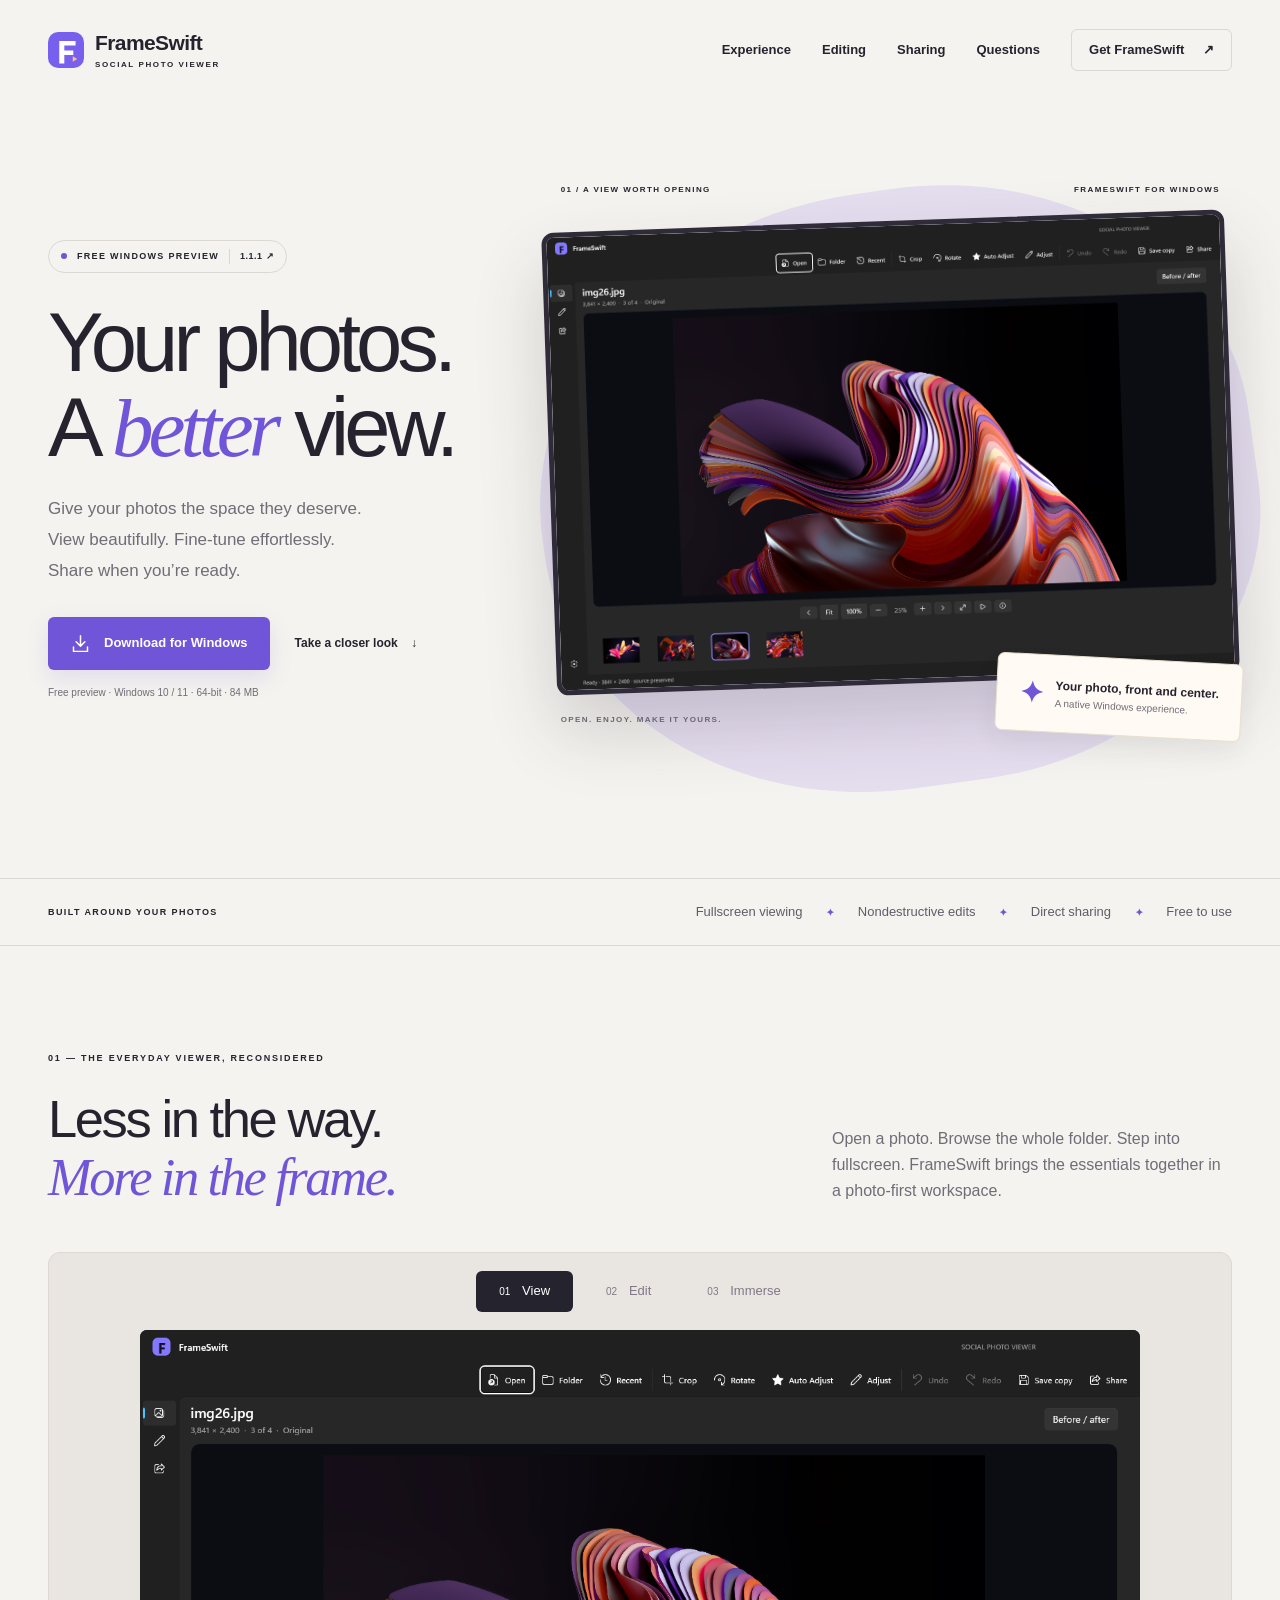
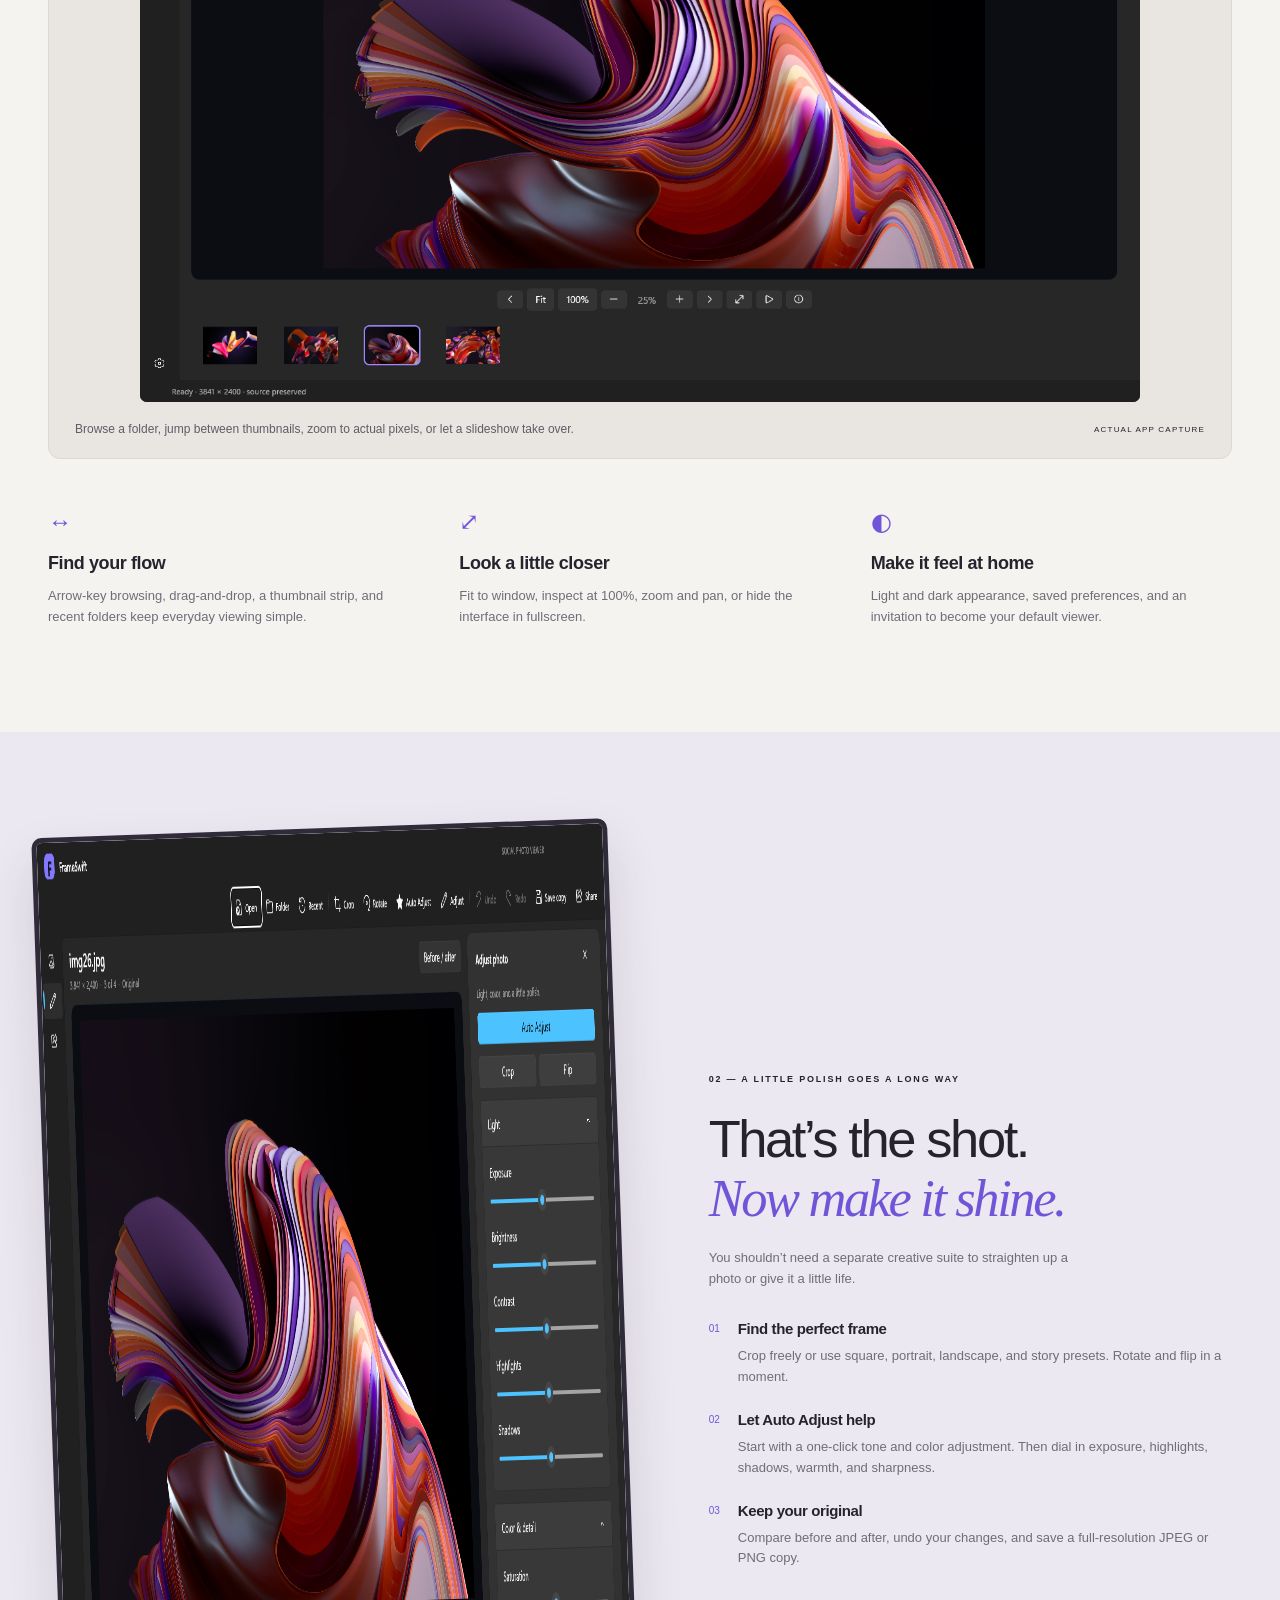
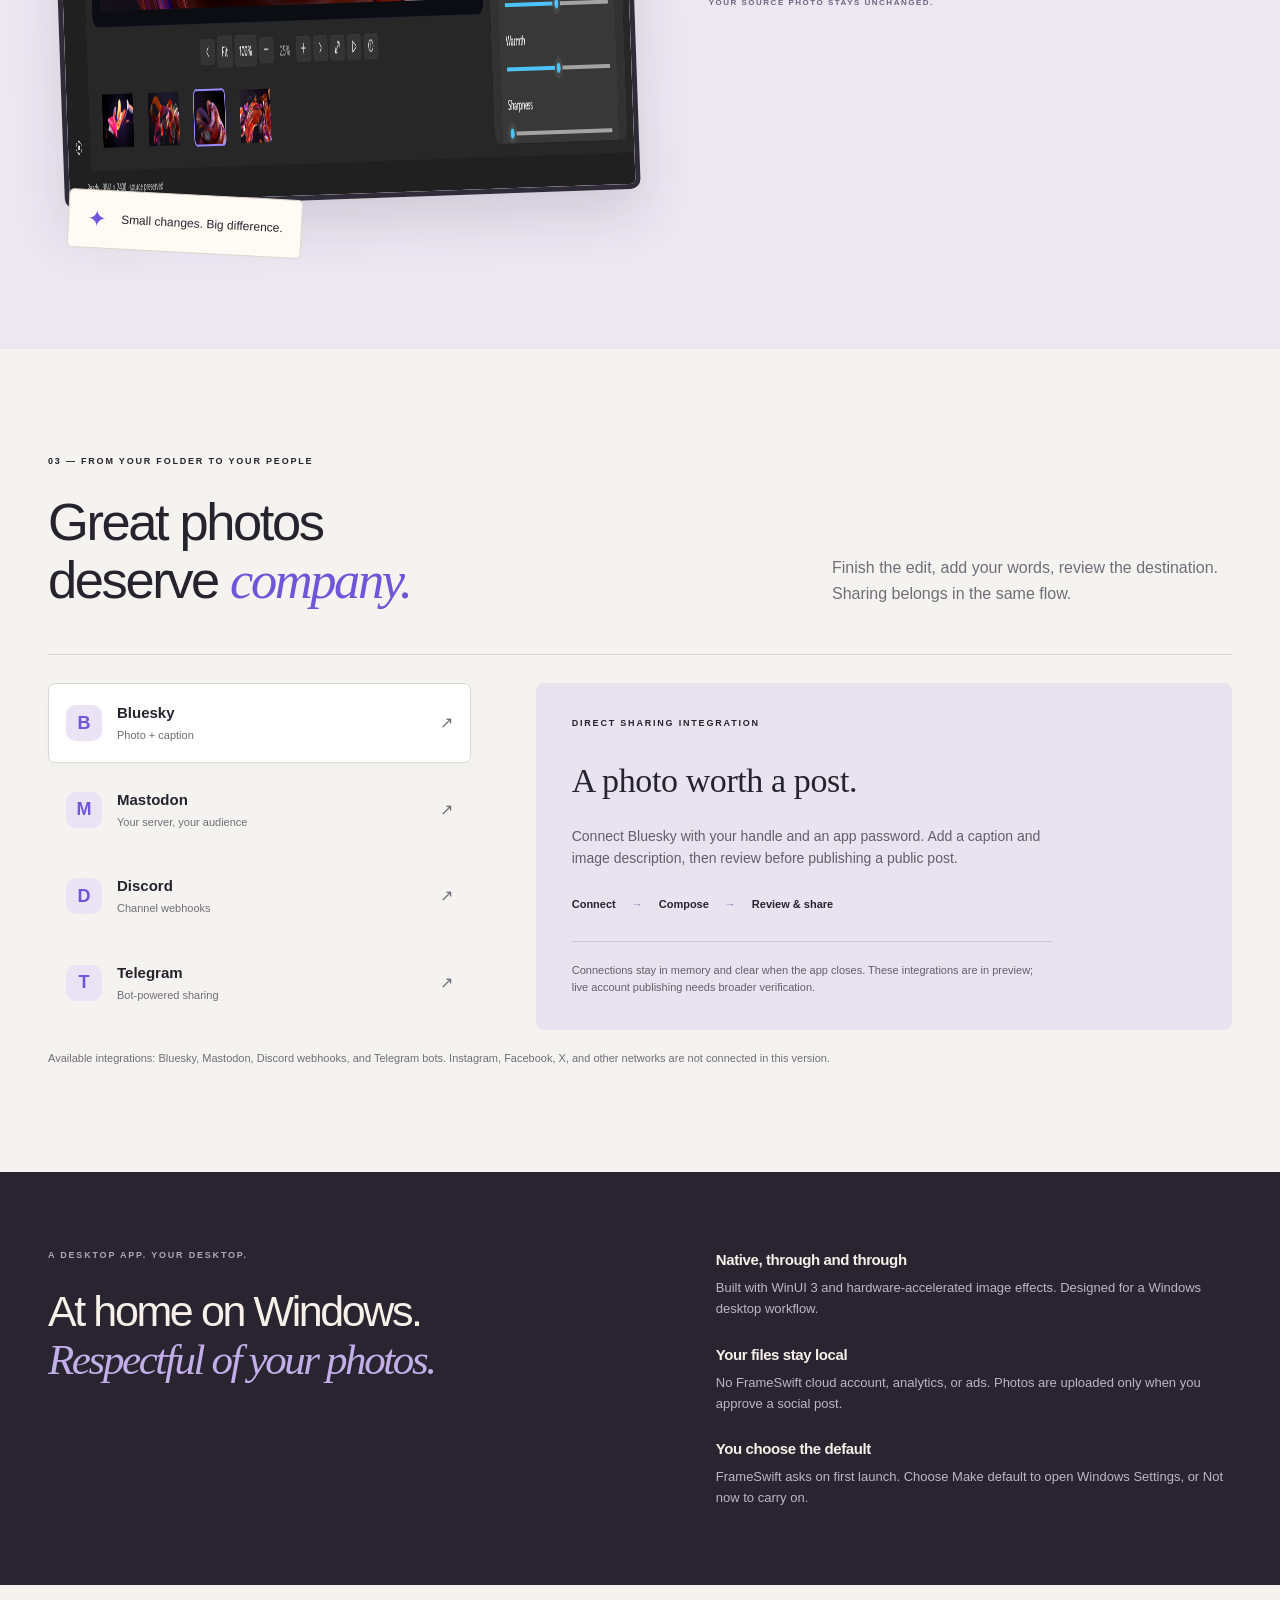
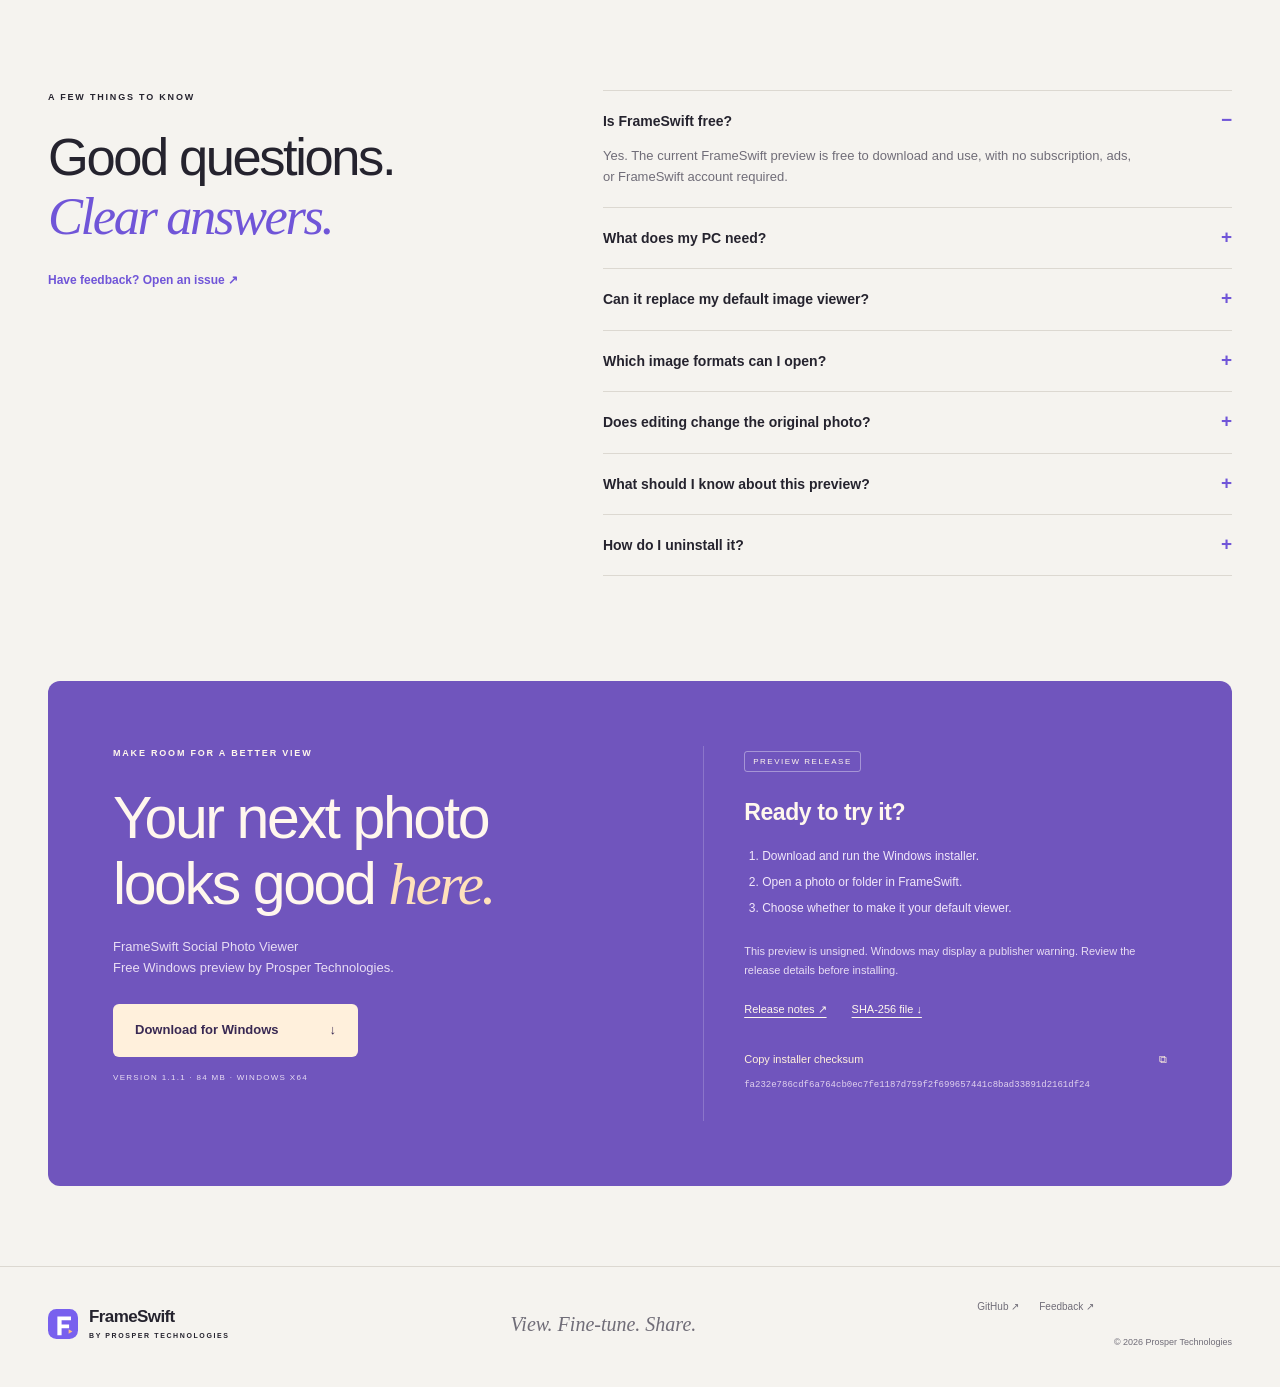
==== docs/index.html @ 7accbd86 "Launch FrameSwift download website and public release hub" ====
<!doctype html>
<html lang="en">
<head>
<meta charset="utf-8"><meta name="viewport" content="width=device-width,initial-scale=1">
<title>FrameSwift — Free Social Photo Viewer for Windows</title>
<meta name="description" content="Meet FrameSwift Social Photo Viewer: a free native Windows photo viewer with fullscreen browsing, crop, Auto Adjust, image adjustments, and direct sharing integrations.">
<meta name="theme-color" content="#f5f3ef">
<link rel="canonical" href="https://ProsperTechnology.github.io/frameswift/">
<meta property="og:type" content="website"><meta property="og:title" content="FrameSwift — Your photos. A better view."><meta property="og:description" content="View, fine-tune, and share. A free native photo viewer for Windows by Prosper Technologies."><meta property="og:url" content="https://ProsperTechnology.github.io/frameswift/"><meta property="og:image" content="https://ProsperTechnology.github.io/frameswift/assets/viewer.png">
<meta name="twitter:card" content="summary_large_image">
<link rel="icon" href="assets/icon.svg" type="image/svg+xml"><link rel="stylesheet" href="style.css">
<script type="application/ld+json">{"@context":"https://schema.org","@type":"SoftwareApplication","name":"FrameSwift Social Photo Viewer","applicationCategory":"MultimediaApplication","operatingSystem":"Windows 10 2004 or later (x64), Windows 11","softwareVersion":"1.1.1 preview","offers":{"@type":"Offer","price":"0","priceCurrency":"USD"},"author":{"@type":"Organization","name":"Prosper Technologies"},"downloadUrl":"https://github.com/ProsperTechnology/frameswift/releases/download/v1.1.1/FrameSwift-1.1.1-Setup-x64.exe"}</script>
<script src="script.js" defer></script>
</head>
<body>
<a class="skip" href="#main">Skip to content</a>
<header class="header"><a class="brand" href="#" aria-label="FrameSwift home"><img src="assets/icon.svg" width="36" height="36" alt=""><span>FrameSwift<small>SOCIAL PHOTO VIEWER</small></span></a><nav id="nav" aria-label="Main navigation"><a href="#experience">Experience</a><a href="#editing">Editing</a><a href="#sharing">Sharing</a><a href="#faq">Questions</a><a class="nav-download" href="#download">Get FrameSwift <span aria-hidden="true">↗</span></a></nav></header>
<main id="main">
<section class="hero wrap"><div class="hero-copy"><a class="pill" href="#download"><span class="dot"></span> FREE WINDOWS PREVIEW <span>1.1.1 ↗</span></a><h1>Your photos.<br>A <em>better</em> view.</h1><p class="lede">Give your photos the space they deserve.<br>View beautifully. Fine-tune effortlessly.<br>Share when you’re ready.</p><div class="actions"><a class="button primary download" href="https://github.com/ProsperTechnology/frameswift/releases/download/v1.1.1/FrameSwift-1.1.1-Setup-x64.exe"><svg viewBox="0 0 24 24" aria-hidden="true"><path d="M12 3v12m-5-5 5 5 5-5M4 16v5h16v-5"/></svg> Download for Windows</a><a class="text-link" href="#experience">Take a closer look <span>↓</span></a></div><p class="micro">Free preview · Windows 10 / 11 · 64-bit · 84 MB</p></div><div class="hero-art"><div class="art-caption"><span>01 / A VIEW WORTH OPENING</span><span>FRAMESWIFT FOR WINDOWS</span></div><a href="#experience" class="hero-window" aria-label="Explore the FrameSwift viewer"><img src="assets/viewer.png" alt="Actual FrameSwift photo viewer with folder thumbnails, zoom controls, and editing toolbar" width="1444" height="971" fetchpriority="high"></a><div class="floating-note"><span class="spark">✦</span><div>Your photo, front and center.<small>A native Windows experience.</small></div></div><div class="art-footer"><span>OPEN. ENJOY. MAKE IT YOURS.</span><span class="orbital">↗</span></div></div></section>
<div class="capability-bar"><div class="wrap"><span>BUILT AROUND YOUR PHOTOS</span><p>Fullscreen viewing <b>✦</b> Nondestructive edits <b>✦</b> Direct sharing <b>✦</b> Free to use</p></div></div>
<section class="wrap experience section" id="experience"><div class="section-intro"><span class="eyebrow">01 — THE EVERYDAY VIEWER, RECONSIDERED</span><h2>Less in the way.<br><em>More in the frame.</em></h2><p>Open a photo. Browse the whole folder. Step into fullscreen. FrameSwift brings the essentials together in a photo-first workspace.</p></div><div class="showcase"><div class="tabs" role="tablist" aria-label="App screenshots"><button id="tab-viewer" role="tab" aria-selected="true" aria-controls="screenshot-panel" data-view="viewer" tabindex="0">01 <span>View</span></button><button id="tab-editor" role="tab" aria-selected="false" aria-controls="screenshot-panel" data-view="editor" tabindex="-1">02 <span>Edit</span></button><button id="tab-fullscreen" role="tab" aria-selected="false" aria-controls="screenshot-panel" data-view="fullscreen" tabindex="-1">03 <span>Immerse</span></button></div><div id="screenshot-panel" class="screenshot-panel" role="tabpanel" aria-labelledby="tab-viewer" tabindex="0"><img id="app-shot" src="assets/viewer.png" alt="FrameSwift viewer with folder thumbnails and zoom controls" width="1444" height="971" loading="lazy"></div><div class="shot-caption"><p id="shot-description">Browse a folder, jump between thumbnails, zoom to actual pixels, or let a slideshow take over.</p><span>ACTUAL APP CAPTURE</span></div></div><div class="viewer-details"><article><span>↔</span><h3>Find your flow</h3><p>Arrow-key browsing, drag-and-drop, a thumbnail strip, and recent folders keep everyday viewing simple.</p></article><article><span>⤢</span><h3>Look a little closer</h3><p>Fit to window, inspect at 100%, zoom and pan, or hide the interface in fullscreen.</p></article><article><span>◐</span><h3>Make it feel at home</h3><p>Light and dark appearance, saved preferences, and an invitation to become your default viewer.</p></article></div></section>
<section class="edit-section" id="editing"><div class="wrap edit-grid"><div class="edit-visual"><img src="assets/editor.png" alt="FrameSwift native editor showing crop and image adjustment tools" width="1444" height="971" loading="lazy"><div class="edit-tag"><span>✦</span> Small changes. Big difference.</div></div><div class="edit-copy"><span class="eyebrow">02 — A LITTLE POLISH GOES A LONG WAY</span><h2>That’s the shot.<br><em>Now make it shine.</em></h2><p>You shouldn’t need a separate creative suite to straighten up a photo or give it a little life.</p><ol class="edit-list"><li><span>01</span><div><h3>Find the perfect frame</h3><p>Crop freely or use square, portrait, landscape, and story presets. Rotate and flip in a moment.</p></div></li><li><span>02</span><div><h3>Let Auto Adjust help</h3><p>Start with a one-click tone and color adjustment. Then dial in exposure, highlights, shadows, warmth, and sharpness.</p></div></li><li><span>03</span><div><h3>Keep your original</h3><p>Compare before and after, undo your changes, and save a full-resolution JPEG or PNG copy.</p></div></li></ol><span class="small-label">YOUR SOURCE PHOTO STAYS UNCHANGED.</span></div></div></section>
<section class="wrap section sharing" id="sharing"><div class="section-intro"><span class="eyebrow">03 — FROM YOUR FOLDER TO YOUR PEOPLE</span><h2>Great photos<br>deserve <em>company.</em></h2><p>Finish the edit, add your words, review the destination. Sharing belongs in the same flow.</p></div><div class="share-explorer"><div class="platforms" aria-label="Explore sharing integrations"><button class="platform active" data-platform="bluesky" aria-pressed="true"><span class="platform-letter">B</span><span>Bluesky<small>Photo + caption</small></span><span>↗</span></button><button class="platform" data-platform="mastodon" aria-pressed="false"><span class="platform-letter">M</span><span>Mastodon<small>Your server, your audience</small></span><span>↗</span></button><button class="platform" data-platform="discord" aria-pressed="false"><span class="platform-letter">D</span><span>Discord<small>Channel webhooks</small></span><span>↗</span></button><button class="platform" data-platform="telegram" aria-pressed="false"><span class="platform-letter">T</span><span>Telegram<small>Bot-powered sharing</small></span><span>↗</span></button></div><div class="share-detail" aria-live="polite"><span class="eyebrow">DIRECT SHARING INTEGRATION</span><h3 id="platform-title">A photo worth a post.</h3><p id="platform-description">Connect Bluesky with your handle and an app password. Add a caption and image description, then review before publishing a public post.</p><div class="share-steps"><span>Connect</span><i>→</i><span>Compose</span><i>→</i><span>Review & share</span></div><p class="share-note">Connections stay in memory and clear when the app closes. These integrations are in preview; live account publishing needs broader verification.</p></div></div><p class="integration-limit">Available integrations: Bluesky, Mastodon, Discord webhooks, and Telegram bots. Instagram, Facebook, X, and other networks are not connected in this version.</p></section>
<section class="trust-section"><div class="wrap trust-grid"><div><span class="eyebrow">A DESKTOP APP. YOUR DESKTOP.</span><h2>At home on Windows.<br><em>Respectful of your photos.</em></h2></div><div class="trust-points"><article><h3>Native, through and through</h3><p>Built with WinUI 3 and hardware-accelerated image effects. Designed for a Windows desktop workflow.</p></article><article><h3>Your files stay local</h3><p>No FrameSwift cloud account, analytics, or ads. Photos are uploaded only when you approve a social post.</p></article><article><h3>You choose the default</h3><p>FrameSwift asks on first launch. Choose Make default to open Windows Settings, or Not now to carry on.</p></article></div></div></section>
<section class="wrap section faq" id="faq"><div><span class="eyebrow">A FEW THINGS TO KNOW</span><h2>Good questions.<br><em>Clear answers.</em></h2><a class="text-link" href="https://github.com/ProsperTechnology/frameswift/issues">Have feedback? Open an issue ↗</a></div><div class="questions"><details open><summary>Is FrameSwift free?</summary><p>Yes. The current FrameSwift preview is free to download and use, with no subscription, ads, or FrameSwift account required.</p></details><details><summary>What does my PC need?</summary><p>A 64-bit PC running Windows 10 version 2004 or later, or Windows 11. Windows 11 is the primary test platform. The installer includes the app runtimes and Microsoft’s signed Visual C++ runtime installer, used if needed.</p></details><details><summary>Can it replace my default image viewer?</summary><p>FrameSwift asks on first launch. Choose Make default, then select FrameSwift Social Photo Viewer for your image types in Windows Default apps. You can revisit this from FrameSwift Settings. Your Windows choices are never changed without your selection.</p></details><details><summary>Which image formats can I open?</summary><p>JPEG, PNG, BMP, GIF, and TIFF are the basic formats. GIF and TIFF display the first frame or page. WebP, HEIC/HEIF, and AVIF depend on installed Windows codecs. RAW, SVG, animated playback, and multipage navigation are not included.</p></details><details><summary>Does editing change the original photo?</summary><p>Edits are kept as a recipe while you work. Save copy exports a new JPEG or PNG and protects the original filename. Optional recovery can restore edits after an unexpected exit when the original source still matches.</p></details><details><summary>What should I know about this preview?</summary><p>Version 1.1.1 is an early preview. The app and installer are unsigned, so Windows may display a publisher warning. Check the release and checksum before deciding to install. Rendering, export, persistence, installation, reinstall, and uninstall checks passed; live social posting, all codecs, and every hardware configuration have not been verified. Full-resolution operations are limited to 80 megapixels and device limits.</p></details><details><summary>How do I uninstall it?</summary><p>Remove FrameSwift from Windows Settings → Apps → Installed apps. The uninstaller removes the application and its owned registration and shortcuts. Your personal photos and saved preferences are preserved.</p></details></div></section>
<section class="wrap download-section" id="download"><div class="download-card"><div><span class="eyebrow">MAKE ROOM FOR A BETTER VIEW</span><h2>Your next photo<br>looks good <em>here.</em></h2><p>FrameSwift Social Photo Viewer<br>Free Windows preview by Prosper Technologies.</p><a class="button cream download" href="https://github.com/ProsperTechnology/frameswift/releases/download/v1.1.1/FrameSwift-1.1.1-Setup-x64.exe">Download for Windows <span>↓</span></a><p class="download-meta">VERSION 1.1.1 · 84 MB · WINDOWS X64</p></div><div class="download-info"><span class="release-label">PREVIEW RELEASE</span><h3>Ready to try it?</h3><ol><li>Download and run the Windows installer.</li><li>Open a photo or folder in FrameSwift.</li><li>Choose whether to make it your default viewer.</li></ol><p>This preview is unsigned. Windows may display a publisher warning. Review the release details before installing.</p><div class="release-links"><a href="https://github.com/ProsperTechnology/frameswift/releases/tag/v1.1.1">Release notes ↗</a><a href="https://github.com/ProsperTechnology/frameswift/releases/download/v1.1.1/FrameSwift-1.1.1-Setup-x64.exe.sha256">SHA-256 file ↓</a></div><button class="checksum" id="copy-checksum">Copy installer checksum <span>⧉</span></button><code id="checksum">fa232e786cdf6a764cb0ec7fe1187d759f2f699657441c8bad33891d2161df24</code><span id="copy-status" role="status"></span></div></div></section>
</main>
<footer class="wrap footer"><a class="brand" href="#"><img src="assets/icon.svg" width="30" height="30" alt=""><span>FrameSwift<small>BY PROSPER TECHNOLOGIES</small></span></a><p>View. Fine-tune. Share.</p><div><a href="https://github.com/ProsperTechnology/frameswift">GitHub ↗</a><a href="https://github.com/ProsperTechnology/frameswift/issues">Feedback ↗</a><span>© 2026 Prosper Technologies</span></div></footer>
</body></html>
---- docs/style.css ----
:root{--paper:#f5f3ef;--ink:#25232e;--muted:#706d78;--purple:#7055d8;--line:#dcd8d1;--serif:Georgia,'Times New Roman',serif;--sans:'Segoe UI',Arial,sans-serif}*{box-sizing:border-box}html{scroll-behavior:smooth;scroll-padding-top:100px}body{margin:0;background:var(--paper);color:var(--ink);font-family:var(--sans);font-size:16px;line-height:1.6}a{color:inherit;text-decoration:none}button{font:inherit;cursor:pointer}button,a,summary{-webkit-tap-highlight-color:transparent}a:focus-visible,button:focus-visible,summary:focus-visible,[tabindex]:focus-visible{outline:3px solid #9477ff;outline-offset:5px}img{max-width:100%;display:block}svg{width:21px;height:21px;fill:none;stroke:currentColor;stroke-width:1.7;stroke-linecap:round;stroke-linejoin:round}.wrap{max-width:1320px;margin:auto;padding-left:48px;padding-right:48px}.skip{position:absolute;top:-100px;left:20px;background:white;padding:10px;z-index:100}.skip:focus{top:12px}.header{height:100px;max-width:1440px;margin:auto;padding:0 48px;display:flex;align-items:center;justify-content:space-between;gap:20px}.brand{display:inline-flex;align-items:center;gap:11px;font-size:21px;font-weight:700;letter-spacing:-.6px;line-height:1.2}.brand small{display:block;font-size:8px;letter-spacing:1.6px;font-weight:600;margin-top:5px}.header nav{display:flex;gap:31px;align-items:center;font-size:13px;font-weight:600}.header nav a:hover,.text-link:hover{color:var(--purple)}.nav-download{border:1px solid var(--line);border-radius:6px;padding:10px 17px}.nav-download span{margin-left:15px}.menu{display:none}.hero{display:grid;grid-template-columns:.85fr 1.3fr;gap:54px;align-items:center;min-height:690px;padding-top:60px;padding-bottom:96px}.pill{font-size:9px;font-weight:700;letter-spacing:1.3px;display:inline-flex;align-items:center;gap:10px;border:1px solid var(--line);border-radius:30px;padding:8px 12px}.pill>span:last-child{border-left:1px solid var(--line);padding-left:10px;letter-spacing:.5px}.dot{width:6px;height:6px;background:var(--purple);border-radius:50%}h1,h2,h3,p{margin:0}h1{font-size:clamp(60px,6.5vw,93px);font-weight:500;line-height:1.02;letter-spacing:-5px;margin:28px 0 24px}em{font-family:var(--serif);font-weight:400;color:var(--purple)}.lede{font-size:17px;color:var(--muted);line-height:1.8}.actions{display:flex;gap:25px;align-items:center;margin-top:31px;flex-wrap:wrap}.button{display:inline-flex;justify-content:center;align-items:center;gap:13px;font-size:13px;font-weight:600;padding:16px 22px;border-radius:6px;transition:transform .2s,background .2s}.button:hover{transform:translateY(-3px)}.primary{background:var(--purple);color:#fff;box-shadow:0 8px 22px #7055d825}.primary:hover{background:#5e43c4}.text-link{font-size:12px;font-weight:600}.text-link span{margin-left:10px}.micro{font-size:10px;color:var(--muted);margin-top:15px}.hero-art{position:relative;min-width:0;padding:24px 0 36px}.hero-art:before{content:'';position:absolute;inset:5% -24px -1% -10px;background:#e5deef;border-radius:50% 45% 43% 47%;transform:rotate(-8deg);z-index:-1}.art-caption,.art-footer{display:flex;justify-content:space-between;font-size:8px;letter-spacing:1.4px;font-weight:700;gap:10px}.art-caption{margin:0 12px 24px}.hero-window{display:block;border:5px solid #302b38;border-radius:12px;overflow:hidden;box-shadow:0 35px 70px #322a3d30;transform:rotate(-2deg);transition:transform .4s}.hero-window:hover{transform:rotate(0)}.hero-window img{width:100%;height:auto}.floating-note{position:absolute;bottom:45px;right:-10px;display:flex;gap:12px;align-items:center;background:#fffaf3;padding:15px 22px;border:1px solid #e8dfd0;box-shadow:0 12px 25px #302b3810;border-radius:7px;transform:rotate(3deg);font-size:12px;font-weight:600}.floating-note small{display:block;font-size:10px;font-weight:400;color:var(--muted)}.spark{font-size:29px;color:var(--purple)}.art-footer{margin:30px 12px 0;color:var(--muted)}.orbital{font-size:20px}.capability-bar{border-top:1px solid var(--line);border-bottom:1px solid var(--line)}.capability-bar>.wrap{display:flex;align-items:center;justify-content:space-between;padding-top:23px;padding-bottom:23px;gap:24px}.capability-bar span{font-size:9px;letter-spacing:1.4px;font-weight:700}.capability-bar p{font-size:13px;color:#615c69}.capability-bar b{color:var(--purple);margin:0 20px;font-size:10px}.section{padding-top:105px;padding-bottom:105px}.eyebrow{display:block;font-size:9px;letter-spacing:1.8px;font-weight:700;margin-bottom:24px}h2{font-size:clamp(37px,4.1vw,58px);font-weight:500;line-height:1.12;letter-spacing:-2.4px}.section-intro{display:grid;grid-template-columns:1fr 1fr;column-gap:90px;align-items:end}.section-intro .eyebrow{grid-column:1/-1}.section-intro>p{font-size:16px;color:var(--muted);max-width:400px;margin-left:auto;padding-bottom:4px}.showcase{background:#e9e5e0;border:1px solid #ded8d1;padding:18px 24px 0;border-radius:12px;margin-top:45px}.tabs{display:flex;justify-content:center;gap:10px;margin-bottom:18px}.tabs button{border:0;background:transparent;color:#807888;padding:10px 23px;font-size:10px;border-radius:6px}.tabs span{font-size:13px;margin-left:9px}.tabs button[aria-selected=true]{background:var(--ink);color:#fff}.screenshot-panel{background:#202020;border-radius:7px;overflow:hidden;max-width:1000px;margin:auto}.screenshot-panel img{width:100%;height:auto;aspect-ratio:1444/971;object-fit:contain}.shot-caption{display:flex;justify-content:space-between;gap:20px;padding:18px 2px;align-items:center}.shot-caption p{font-size:12px;color:#615b68}.shot-caption>span{font-size:8px;letter-spacing:1.2px;white-space:nowrap}.viewer-details{display:grid;grid-template-columns:repeat(3,1fr);gap:50px;margin-top:44px}.viewer-details article>span{color:var(--purple);font-size:24px}h3{font-size:18px;font-weight:600;letter-spacing:-.4px}.viewer-details h3{margin:8px 0}.viewer-details p,.edit-copy>p,.edit-list p{font-size:13px;color:var(--muted)}.edit-section{background:#ece8f2;padding:96px 0}.edit-grid{display:grid;grid-template-columns:1.1fr 1fr;gap:85px;align-items:center}.edit-visual{position:relative}.edit-visual img{border-radius:10px;border:5px solid #302b38;box-shadow:0 25px 50px #302b3825;transform:rotate(-2deg)}.edit-tag{display:inline-flex;gap:15px;align-items:center;position:relative;background:#fffaf3;margin-top:-5px;left:20px;border:1px solid #ddd6ce;border-radius:5px;padding:10px 18px;transform:rotate(3deg);font-size:12px}.edit-tag span{font-size:23px;color:var(--purple)}.edit-copy>p{margin:20px 0 28px;max-width:360px}.edit-list{list-style:none;padding:0;margin:0}.edit-list li{display:flex;gap:18px;margin-top:20px}.edit-list li>span{font-size:10px;color:var(--purple);padding-top:4px}.edit-list h3{font-size:15px;margin-bottom:5px}.small-label{display:block;font-size:8px;letter-spacing:1.5px;font-weight:600;margin-top:28px;color:#71627e}.share-explorer{display:grid;grid-template-columns:.85fr 1.4fr;gap:65px;margin-top:44px;border-top:1px solid var(--line);padding-top:28px}.platform{display:flex;align-items:center;gap:15px;padding:17px;border:1px solid transparent;border-radius:7px;background:transparent;width:100%;text-align:left;margin-bottom:7px;color:var(--ink)}.platform.active{background:#fff;border-color:var(--line);box-shadow:0 5px 13px #302b3805}.platform-letter{display:grid;place-items:center;width:36px;height:36px;background:#e9e3f5;border-radius:10px;color:var(--purple);font-weight:700;font-size:18px}.platform>span:nth-child(2){flex:1;font-size:15px;font-weight:600}.platform small{display:block;font-weight:400;font-size:11px;color:var(--muted);margin-top:2px}.platform>span:last-child{color:var(--muted)}.share-detail{padding:32px 36px;background:#e8e3ee;border-radius:8px;display:flex;flex-direction:column;justify-content:center}.share-detail h3{font-family:var(--serif);font-size:34px;font-weight:400;margin-bottom:16px}.share-detail>p{font-size:14px;color:#655c6d;max-width:480px}.share-steps{display:flex;gap:16px;align-items:center;margin:27px 0;font-size:11px;font-weight:600;flex-wrap:wrap}.share-steps i{font-style:normal;color:#927aad}.share-detail .share-note{font-size:11px;padding-top:20px;border-top:1px solid #cfc5dd}.integration-limit{font-size:11px;color:var(--muted);margin-top:20px}.trust-section{background:#292530;color:#f6f0e9;padding:76px 0}.trust-grid{display:grid;grid-template-columns:1.1fr 1fr;gap:100px}.trust-section h2{font-size:43px}.trust-section em{color:#c2afea}.trust-section .eyebrow{color:#afa5bb}.trust-points{display:grid;gap:23px}.trust-points h3{font-size:15px;margin-bottom:6px}.trust-points p{font-size:13px;color:#bdb5c7}.faq{display:grid;grid-template-columns:.85fr 1.15fr;gap:90px}.faq .text-link{display:inline-block;margin-top:25px;color:var(--purple)}details{border-bottom:1px solid var(--line);padding:19px 0}details:first-child{border-top:1px solid var(--line)}summary{cursor:pointer;font-size:14px;font-weight:600;list-style:none;display:flex;justify-content:space-between;gap:15px}summary::-webkit-details-marker{display:none}summary:after{content:'+';color:var(--purple);font-size:19px;line-height:1}details[open] summary:after{content:'−'}details p{font-size:13px;color:var(--muted);margin-top:14px;max-width:540px}.download-section{padding-bottom:80px}.download-card{background:#7055bd;color:#fff7ed;border-radius:12px;padding:65px;display:grid;grid-template-columns:1.1fr 1fr;gap:80px;position:relative;overflow:hidden}.download-card h2{font-size:59px}.download-card em{color:#ffe1bb}.download-card>div>p{font-size:13px;margin-top:20px;color:#e8ddf4}.cream{background:#fff0dc;color:#392953;margin-top:26px;min-width:245px;justify-content:space-between}.download-card .download-meta{font-size:8px;letter-spacing:1.3px;margin-top:15px}.download-info{border-left:1px solid #ffffff30;padding-left:40px}.release-label{font-size:8px;border:1px solid #ffffff60;border-radius:3px;padding:5px 8px;letter-spacing:1.5px}.download-info h3{font-size:23px;margin-top:22px}.download-info ol{font-size:12px;padding-left:18px;color:#f1e7fa;line-height:2.2}.download-info>p{font-size:11px!important;line-height:1.7}.release-links{display:flex;gap:25px;margin:22px 0;font-size:11px;text-decoration:underline;text-underline-offset:4px}.checksum{display:flex;justify-content:space-between;width:100%;padding:10px 0;border:none;background:transparent;color:#fff0dc;font-size:11px}.checksum:hover{text-decoration:underline}.download-info code{font-size:9px;color:#e1d2ee;overflow-wrap:anywhere;display:block;line-height:1.6}#copy-status{display:block;font-size:11px;min-height:20px;margin-top:8px}.footer{border-top:1px solid var(--line);padding-top:32px;padding-bottom:38px;display:flex;align-items:center;justify-content:space-between;gap:25px}.footer .brand{font-size:17px}.footer .brand small{font-size:7px}.footer>p{font-family:var(--serif);font-style:italic;font-size:20px;color:var(--muted)}.footer>div{display:flex;gap:20px;flex-wrap:wrap;font-size:10px;color:var(--muted)}.footer>div>span{width:100%;text-align:right;font-size:9px}
@media(min-width:1600px){.hero{min-height:780px}}@media(max-width:1100px){.wrap,.header{padding-left:30px;padding-right:30px}.header nav{gap:20px}.hero{gap:30px;grid-template-columns:1fr 1.1fr}.hero h1{font-size:72px}.actions{gap:20px}.hero-art .floating-note{right:-4px;padding:12px}.capability-bar b{margin:0 10px}.edit-grid{gap:45px}.share-explorer{gap:35px}.download-card{padding:45px;gap:40px}.download-card h2{font-size:50px}.trust-grid{gap:60px}.faq{gap:50px}.section-intro{column-gap:55px}.art-caption{font-size:7px}}
@media(max-width:780px){.header{height:85px}.header nav{gap:16px}.header nav>a:not(.nav-download){display:none}.hero{grid-template-columns:1fr;padding-top:35px;padding-bottom:55px;gap:34px;min-height:auto}.hero h1{font-size:76px}.hero-copy{max-width:530px}.hero-art{max-width:650px;margin:0 auto;width:100%;padding-top:15px}.hero-art:before{inset:0 -10px 0 0}.art-caption{font-size:8px}.hero-window{transform:rotate(-1deg)}.floating-note{bottom:35px!important}.section{padding-top:70px;padding-bottom:70px}.capability-bar>.wrap{flex-direction:column;gap:7px;text-align:center}.capability-bar p{font-size:11px}.capability-bar b{margin:0 6px}.section-intro{grid-template-columns:1fr;gap:20px}.section-intro .eyebrow{margin-bottom:0}.section-intro>p{margin-left:0;max-width:500px}.showcase{padding:12px 12px 0;margin-top:30px}.shot-caption{align-items:start}.shot-caption>span{display:none}.viewer-details{gap:25px}.viewer-details h3{font-size:16px}.viewer-details p{font-size:12px}.edit-section{padding:60px 0}.edit-grid{grid-template-columns:1fr;gap:40px}.edit-visual{order:2;max-width:550px}.edit-copy>p{max-width:500px}.edit-list{max-width:500px}.share-explorer{gap:20px;grid-template-columns:1fr 1.2fr}.share-detail{padding:25px}.share-detail h3{font-size:28px}.share-detail>p{font-size:12px}.platform{padding:12px 8px;gap:10px}.platform>span:nth-child(2){font-size:13px}.platform small{font-size:9px}.platform-letter{width:30px;height:30px;font-size:15px}.share-steps{gap:9px;font-size:10px}.trust-grid{grid-template-columns:1fr;gap:35px}.trust-section h2{font-size:40px}.trust-points{grid-template-columns:repeat(3,1fr);gap:20px}.faq{grid-template-columns:1fr;gap:30px}.download-card{grid-template-columns:1fr;gap:40px}.download-info{border-left:0;border-top:1px solid #ffffff30;padding-left:0;padding-top:30px}.download-info ol{font-size:13px}.footer{flex-wrap:wrap}.footer>div{margin-left:auto}.footer>p{display:none}}
@media(max-width:480px){.wrap,.header{padding-left:22px;padding-right:22px}.brand{font-size:19px}.brand small{font-size:7px}.header .nav-download{padding:9px 12px;font-size:11px}.header .nav-download span{margin-left:8px}.hero h1{font-size:64px;letter-spacing:-3.5px}.hero{padding-top:26px}.hero .lede{font-size:16px}.actions{gap:21px}.pill{font-size:8px}.art-caption{font-size:6px;letter-spacing:1px}.floating-note{font-size:10px;padding:8px 12px!important;gap:8px;bottom:37px!important}.floating-note small{font-size:8px}.spark{font-size:23px}.art-footer{font-size:7px}.capability-bar p{line-height:2}.capability-bar b{margin:0 4px}h2{font-size:39px;letter-spacing:-1.7px}.section-intro>p{font-size:14px}.tabs{gap:2px;margin-bottom:12px}.tabs button{padding:8px 15px}.tabs span{font-size:12px}.shot-caption p{font-size:10px}.viewer-details{grid-template-columns:1fr;gap:22px;margin-top:28px}.viewer-details article{position:relative;padding-left:43px}.viewer-details article>span{position:absolute;left:0;top:6px}.viewer-details h3{margin-top:0}.viewer-details p{font-size:13px}.share-explorer{grid-template-columns:1fr}.platforms{display:grid;grid-template-columns:1fr 1fr;gap:8px}.platform{margin:0}.platform small{display:none}.platform>span:last-child{display:none}.share-detail{min-height:310px}.trust-points{grid-template-columns:1fr}.trust-section h2{font-size:36px}.download-card{padding:31px 24px}.download-card h2{font-size:44px;letter-spacing:-2px}.download-card .button{min-width:0;width:100%;font-size:12px}.footer>div{margin-left:0}.footer>div>span{text-align:left}.eyebrow{font-size:8px;letter-spacing:1.4px}.edit-tag{left:10px;font-size:10px}}
@media(prefers-reduced-motion:reduce){html{scroll-behavior:auto}*,*:before,*:after{transition:none!important;animation:none!important}}
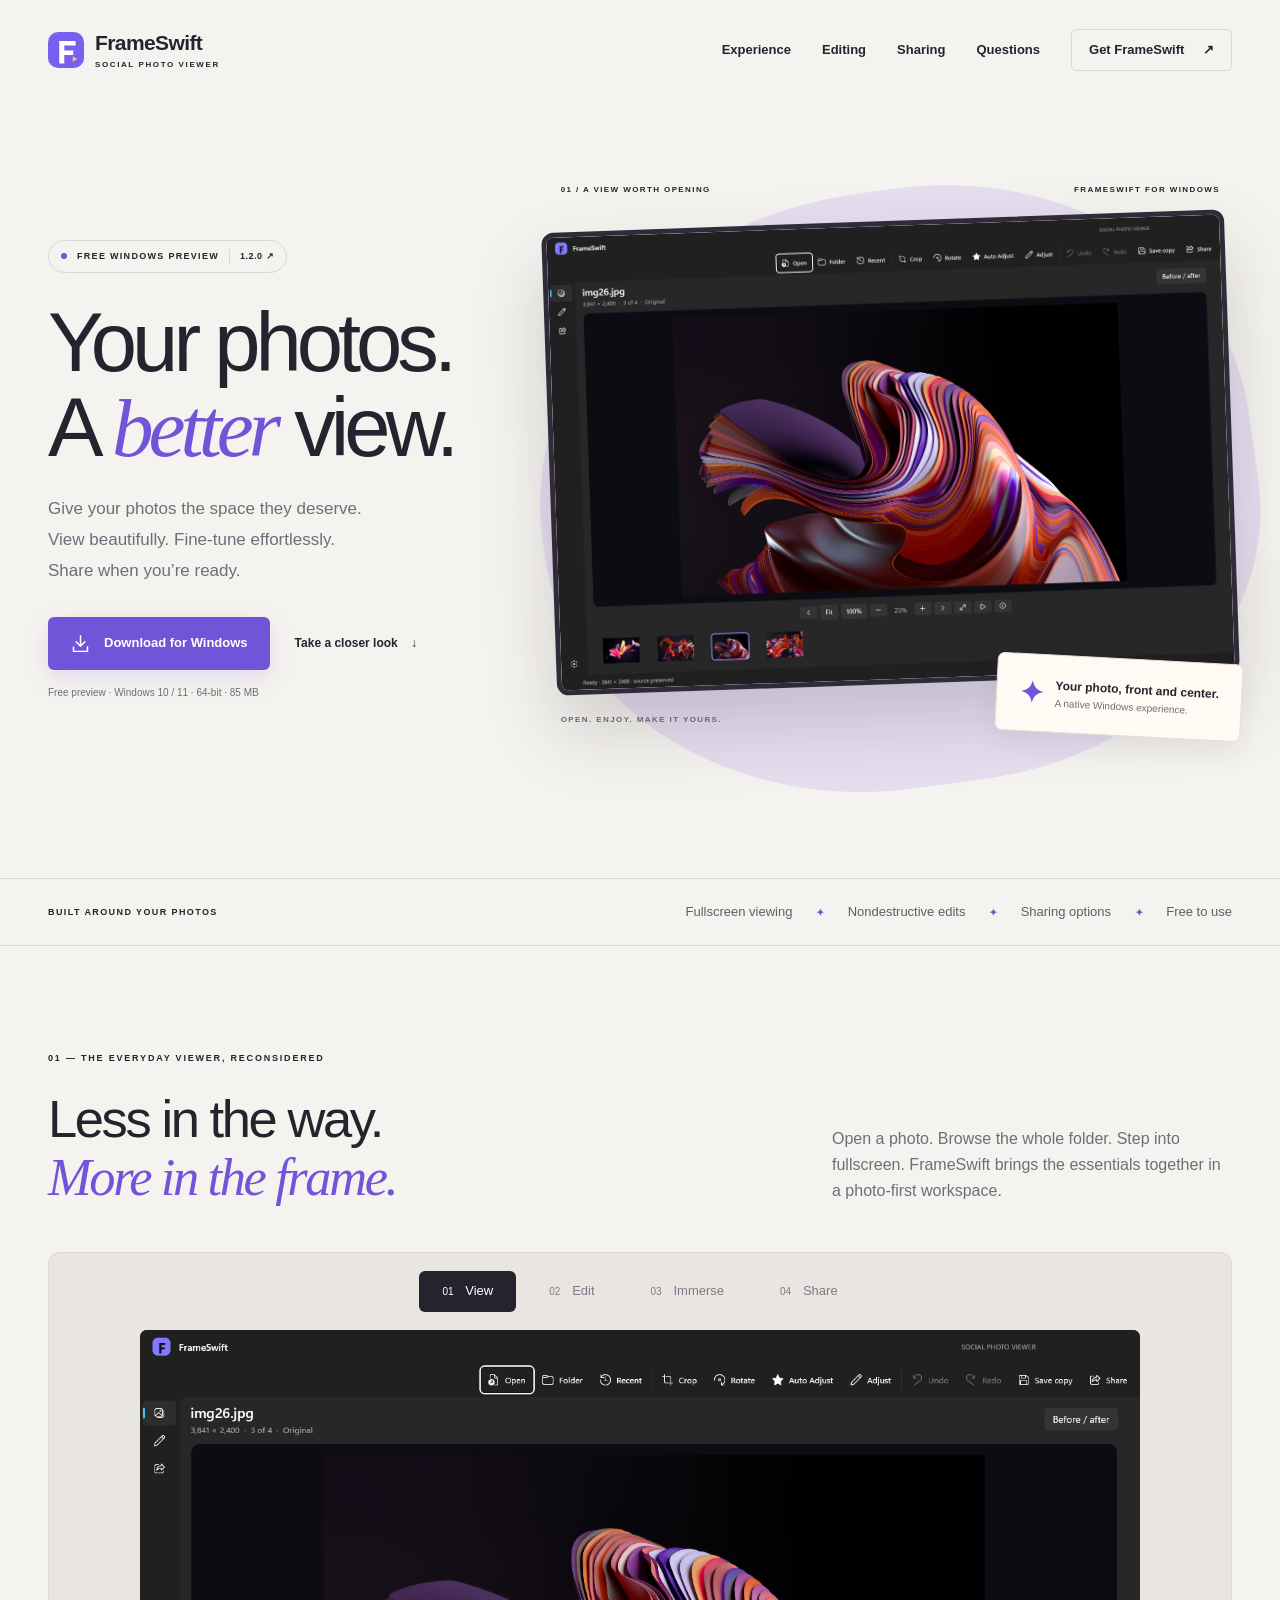
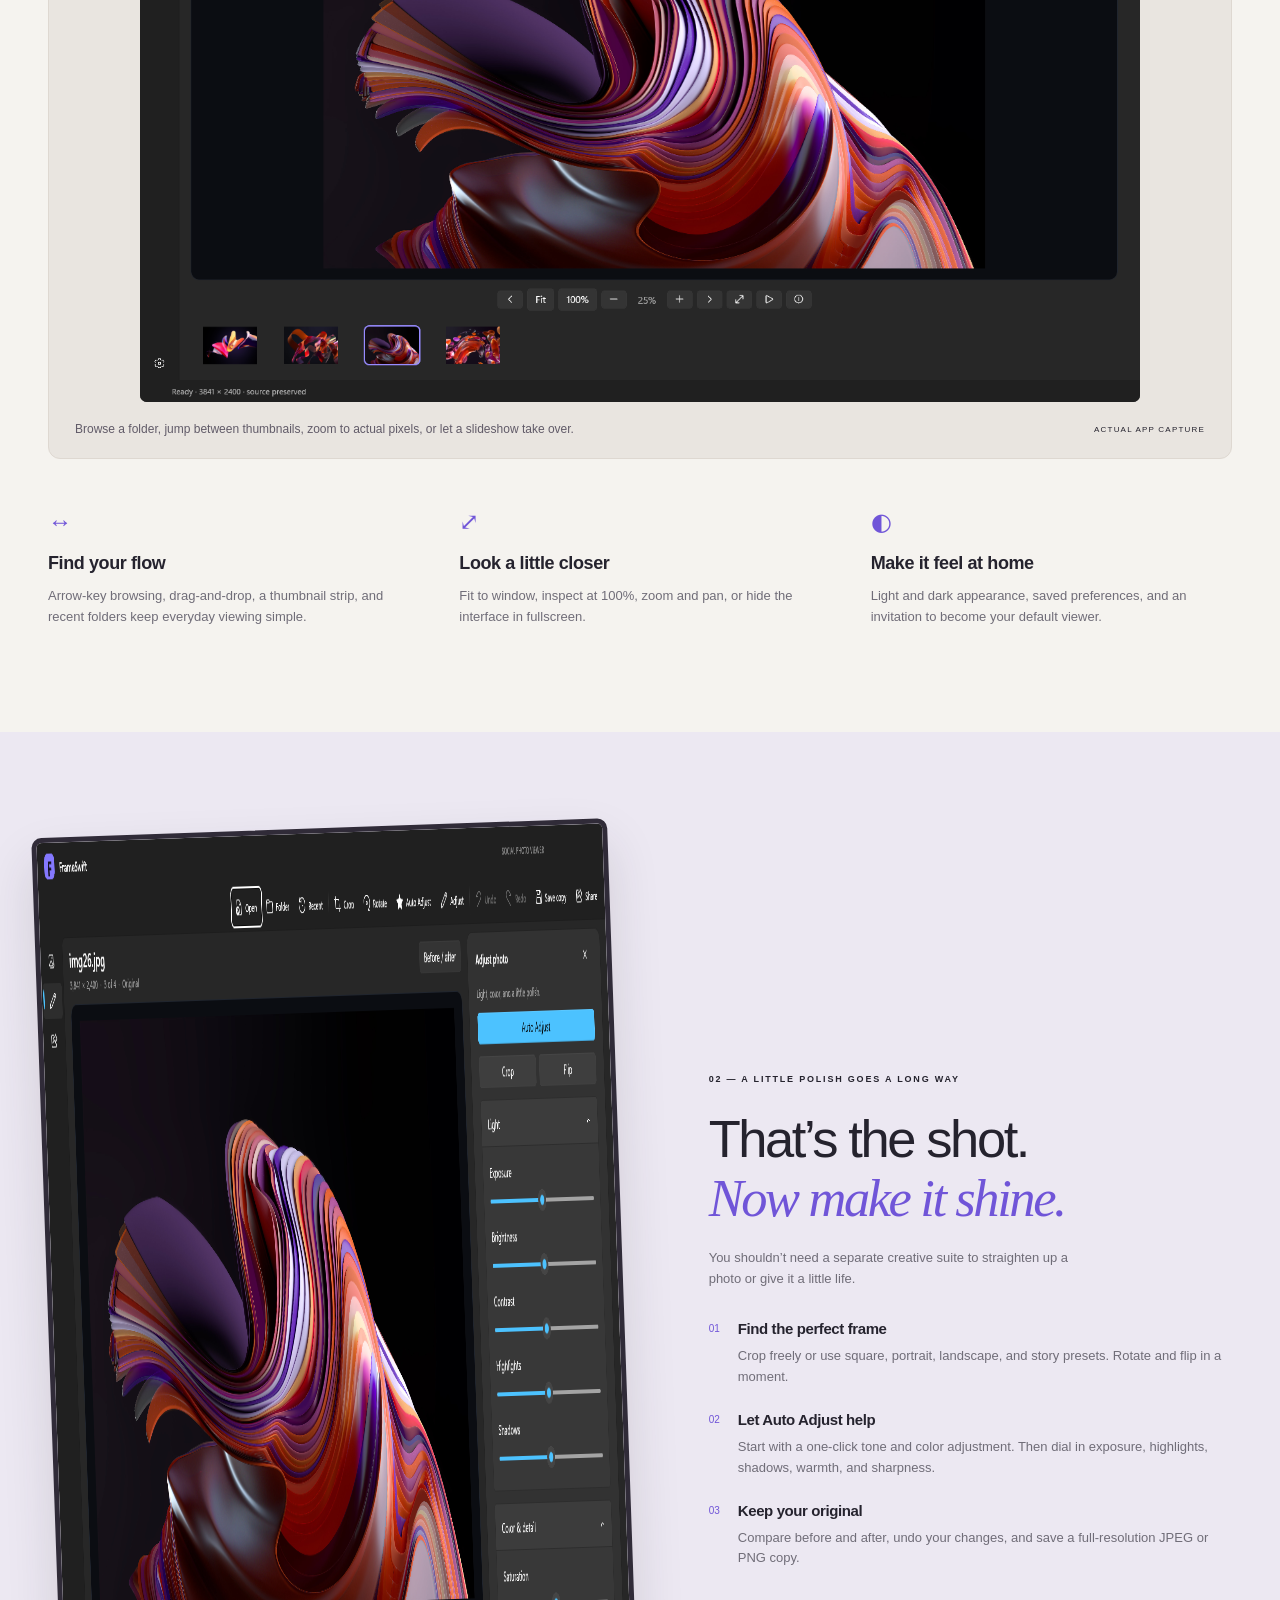
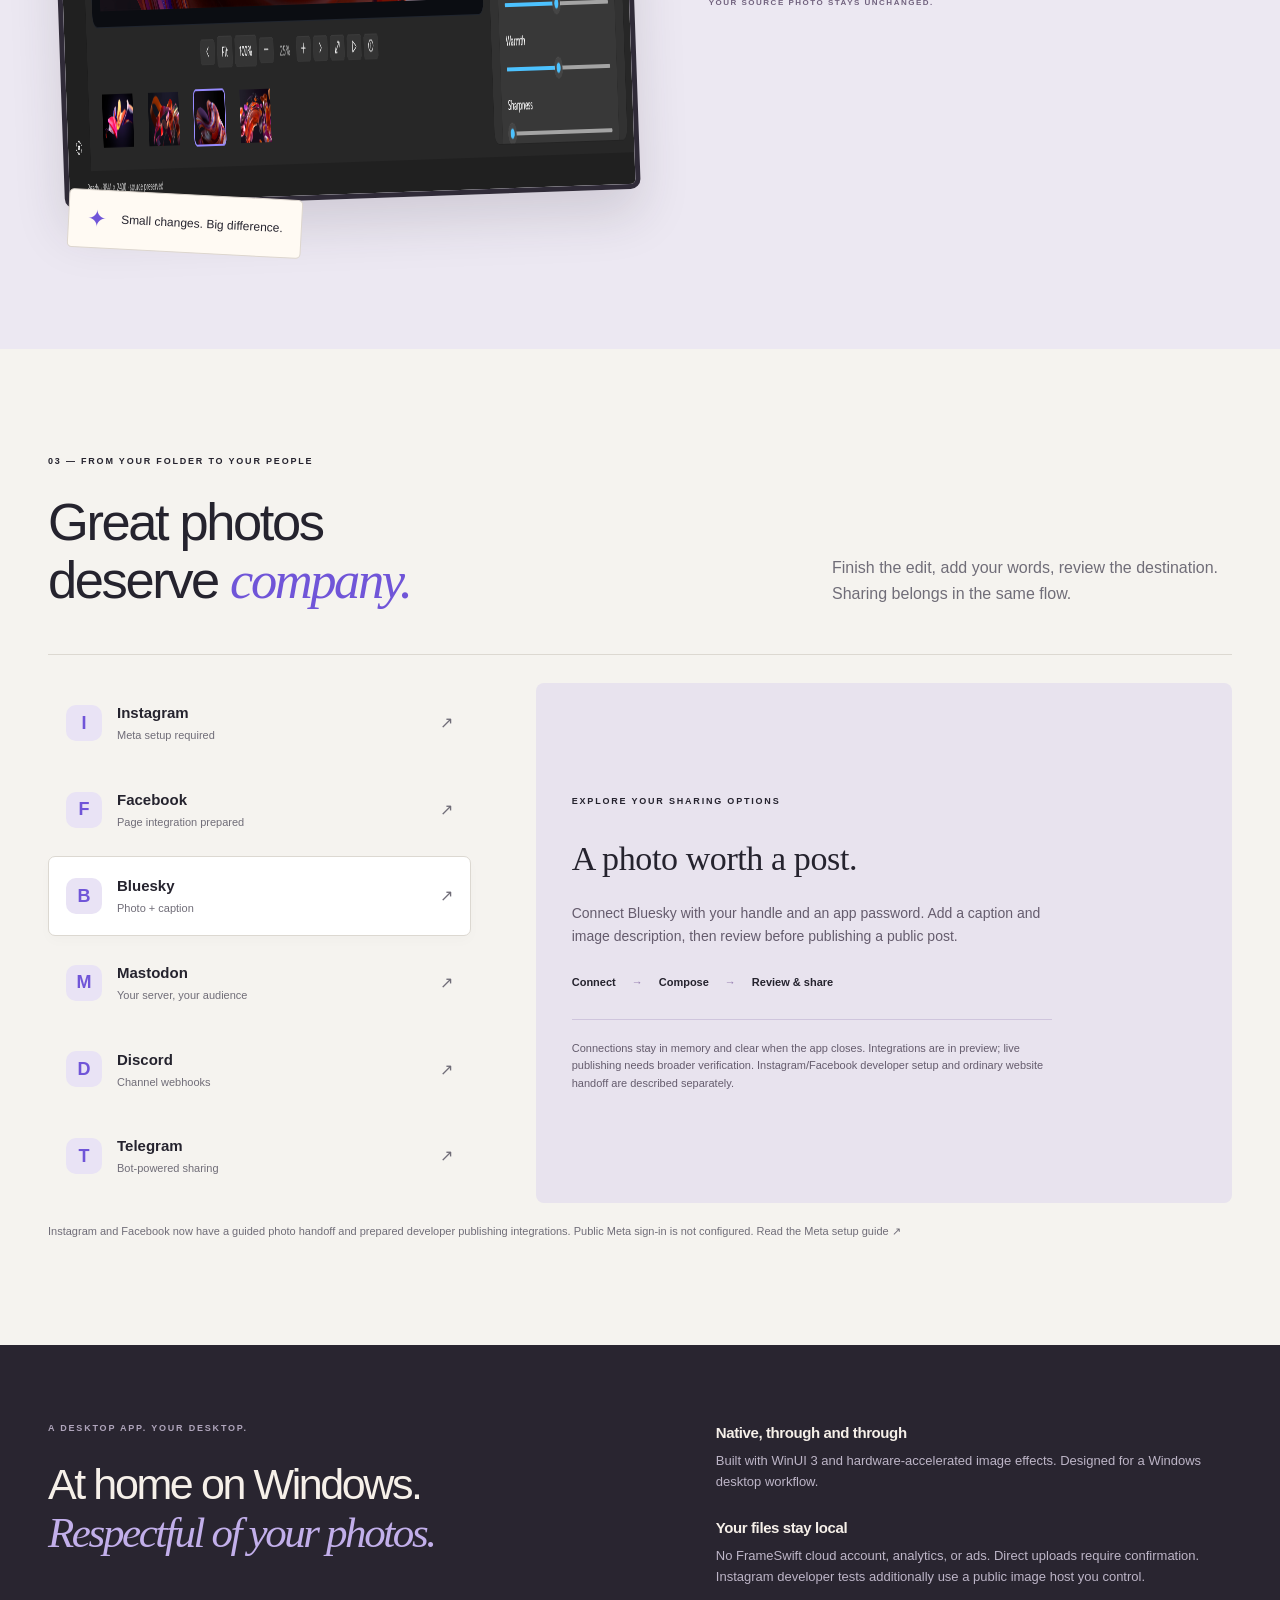
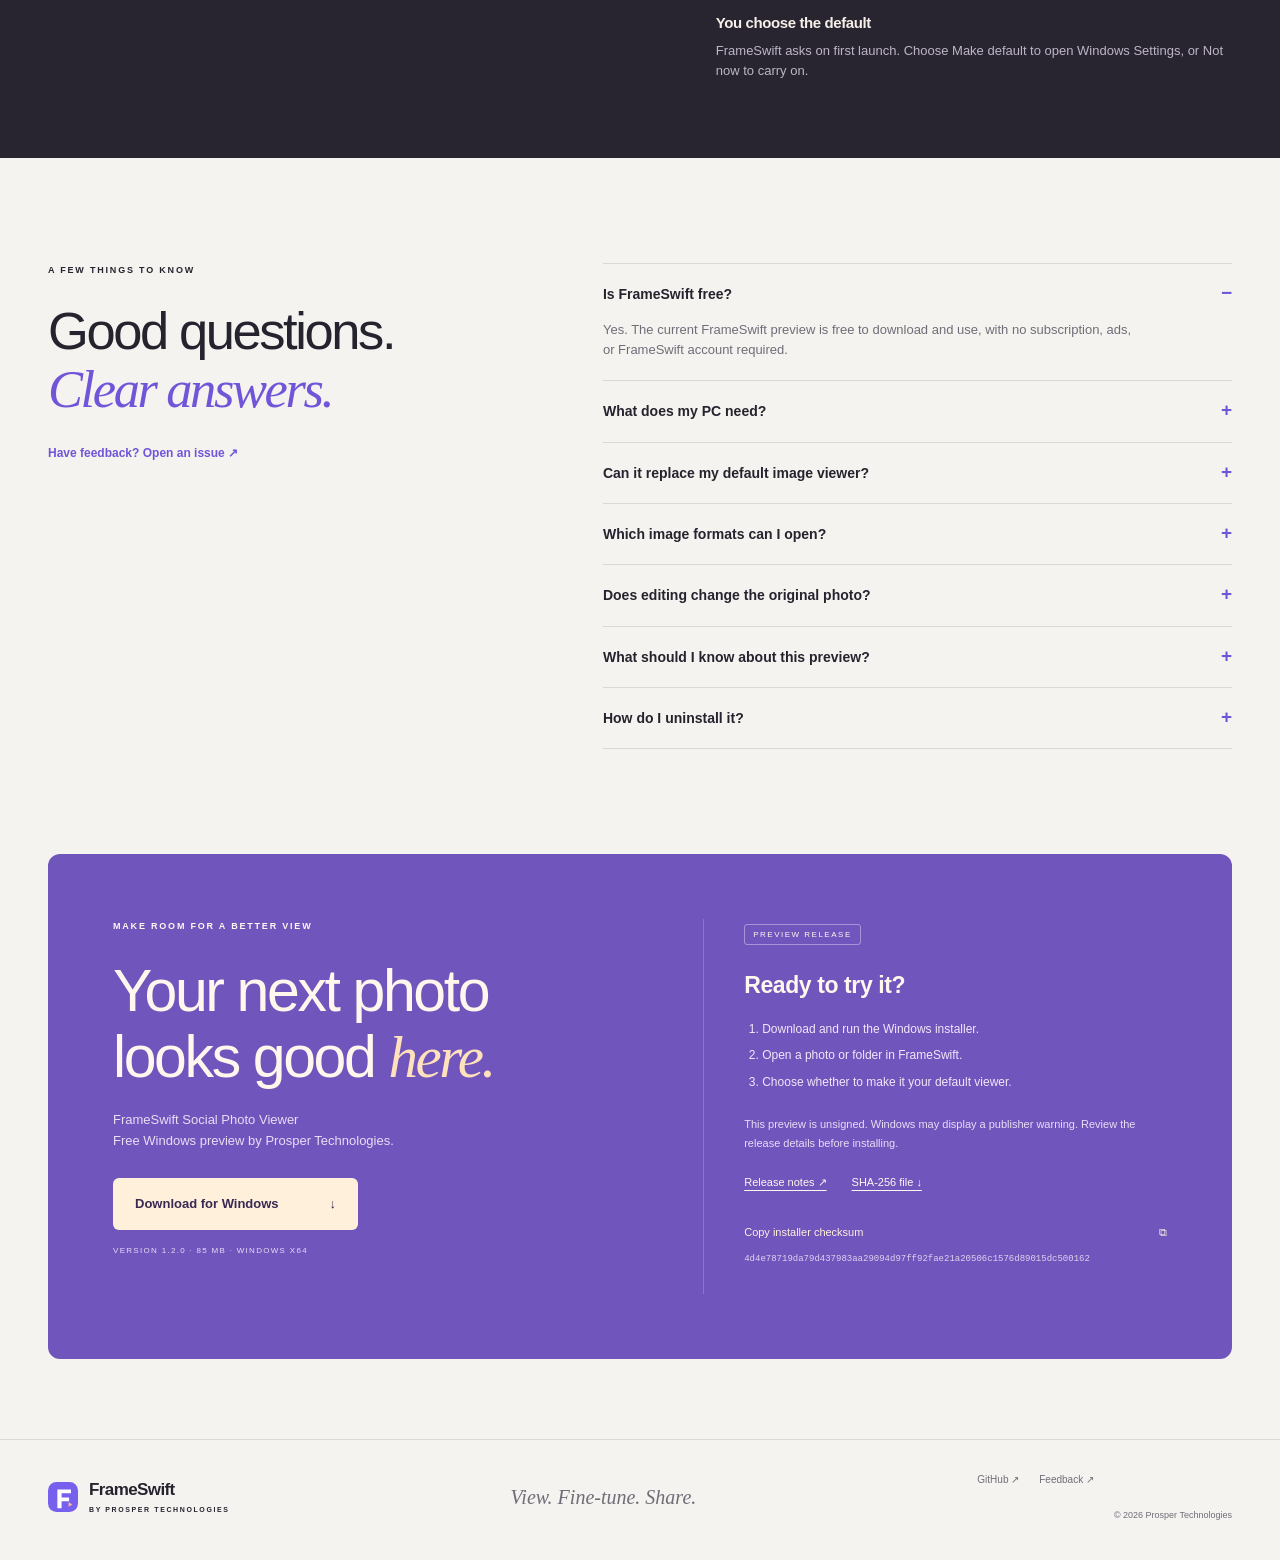
==== commit 099c52ff: "Publish 1.2 sharing workspace and Meta setup guidance" ====
--- a/docs/index.html
+++ b/docs/index.html
@@ -9,21 +9,21 @@
 <meta property="og:type" content="website"><meta property="og:title" content="FrameSwift — Your photos. A better view."><meta property="og:description" content="View, fine-tune, and share. A free native photo viewer for Windows by Prosper Technologies."><meta property="og:url" content="https://ProsperTechnology.github.io/frameswift/"><meta property="og:image" content="https://ProsperTechnology.github.io/frameswift/assets/viewer.png">
 <meta name="twitter:card" content="summary_large_image">
 <link rel="icon" href="assets/icon.svg" type="image/svg+xml"><link rel="stylesheet" href="style.css">
-<script type="application/ld+json">{"@context":"https://schema.org","@type":"SoftwareApplication","name":"FrameSwift Social Photo Viewer","applicationCategory":"MultimediaApplication","operatingSystem":"Windows 10 2004 or later (x64), Windows 11","softwareVersion":"1.1.1 preview","offers":{"@type":"Offer","price":"0","priceCurrency":"USD"},"author":{"@type":"Organization","name":"Prosper Technologies"},"downloadUrl":"https://github.com/ProsperTechnology/frameswift/releases/download/v1.1.1/FrameSwift-1.1.1-Setup-x64.exe"}</script>
+<script type="application/ld+json">{"@context":"https://schema.org","@type":"SoftwareApplication","name":"FrameSwift Social Photo Viewer","applicationCategory":"MultimediaApplication","operatingSystem":"Windows 10 2004 or later (x64), Windows 11","softwareVersion":"1.2.0 preview","offers":{"@type":"Offer","price":"0","priceCurrency":"USD"},"author":{"@type":"Organization","name":"Prosper Technologies"},"downloadUrl":"https://github.com/ProsperTechnology/frameswift/releases/download/v1.2.0/FrameSwift-1.2.0-Setup-x64.exe"}</script>
 <script src="script.js" defer></script>
 </head>
 <body>
 <a class="skip" href="#main">Skip to content</a>
 <header class="header"><a class="brand" href="#" aria-label="FrameSwift home"><img src="assets/icon.svg" width="36" height="36" alt=""><span>FrameSwift<small>SOCIAL PHOTO VIEWER</small></span></a><nav id="nav" aria-label="Main navigation"><a href="#experience">Experience</a><a href="#editing">Editing</a><a href="#sharing">Sharing</a><a href="#faq">Questions</a><a class="nav-download" href="#download">Get FrameSwift <span aria-hidden="true">↗</span></a></nav></header>
 <main id="main">
-<section class="hero wrap"><div class="hero-copy"><a class="pill" href="#download"><span class="dot"></span> FREE WINDOWS PREVIEW <span>1.1.1 ↗</span></a><h1>Your photos.<br>A <em>better</em> view.</h1><p class="lede">Give your photos the space they deserve.<br>View beautifully. Fine-tune effortlessly.<br>Share when you’re ready.</p><div class="actions"><a class="button primary download" href="https://github.com/ProsperTechnology/frameswift/releases/download/v1.1.1/FrameSwift-1.1.1-Setup-x64.exe"><svg viewBox="0 0 24 24" aria-hidden="true"><path d="M12 3v12m-5-5 5 5 5-5M4 16v5h16v-5"/></svg> Download for Windows</a><a class="text-link" href="#experience">Take a closer look <span>↓</span></a></div><p class="micro">Free preview · Windows 10 / 11 · 64-bit · 84 MB</p></div><div class="hero-art"><div class="art-caption"><span>01 / A VIEW WORTH OPENING</span><span>FRAMESWIFT FOR WINDOWS</span></div><a href="#experience" class="hero-window" aria-label="Explore the FrameSwift viewer"><img src="assets/viewer.png" alt="Actual FrameSwift photo viewer with folder thumbnails, zoom controls, and editing toolbar" width="1444" height="971" fetchpriority="high"></a><div class="floating-note"><span class="spark">✦</span><div>Your photo, front and center.<small>A native Windows experience.</small></div></div><div class="art-footer"><span>OPEN. ENJOY. MAKE IT YOURS.</span><span class="orbital">↗</span></div></div></section>
-<div class="capability-bar"><div class="wrap"><span>BUILT AROUND YOUR PHOTOS</span><p>Fullscreen viewing <b>✦</b> Nondestructive edits <b>✦</b> Direct sharing <b>✦</b> Free to use</p></div></div>
-<section class="wrap experience section" id="experience"><div class="section-intro"><span class="eyebrow">01 — THE EVERYDAY VIEWER, RECONSIDERED</span><h2>Less in the way.<br><em>More in the frame.</em></h2><p>Open a photo. Browse the whole folder. Step into fullscreen. FrameSwift brings the essentials together in a photo-first workspace.</p></div><div class="showcase"><div class="tabs" role="tablist" aria-label="App screenshots"><button id="tab-viewer" role="tab" aria-selected="true" aria-controls="screenshot-panel" data-view="viewer" tabindex="0">01 <span>View</span></button><button id="tab-editor" role="tab" aria-selected="false" aria-controls="screenshot-panel" data-view="editor" tabindex="-1">02 <span>Edit</span></button><button id="tab-fullscreen" role="tab" aria-selected="false" aria-controls="screenshot-panel" data-view="fullscreen" tabindex="-1">03 <span>Immerse</span></button></div><div id="screenshot-panel" class="screenshot-panel" role="tabpanel" aria-labelledby="tab-viewer" tabindex="0"><img id="app-shot" src="assets/viewer.png" alt="FrameSwift viewer with folder thumbnails and zoom controls" width="1444" height="971" loading="lazy"></div><div class="shot-caption"><p id="shot-description">Browse a folder, jump between thumbnails, zoom to actual pixels, or let a slideshow take over.</p><span>ACTUAL APP CAPTURE</span></div></div><div class="viewer-details"><article><span>↔</span><h3>Find your flow</h3><p>Arrow-key browsing, drag-and-drop, a thumbnail strip, and recent folders keep everyday viewing simple.</p></article><article><span>⤢</span><h3>Look a little closer</h3><p>Fit to window, inspect at 100%, zoom and pan, or hide the interface in fullscreen.</p></article><article><span>◐</span><h3>Make it feel at home</h3><p>Light and dark appearance, saved preferences, and an invitation to become your default viewer.</p></article></div></section>
+<section class="hero wrap"><div class="hero-copy"><a class="pill" href="#download"><span class="dot"></span> FREE WINDOWS PREVIEW <span>1.2.0 ↗</span></a><h1>Your photos.<br>A <em>better</em> view.</h1><p class="lede">Give your photos the space they deserve.<br>View beautifully. Fine-tune effortlessly.<br>Share when you’re ready.</p><div class="actions"><a class="button primary download" href="https://github.com/ProsperTechnology/frameswift/releases/download/v1.2.0/FrameSwift-1.2.0-Setup-x64.exe"><svg viewBox="0 0 24 24" aria-hidden="true"><path d="M12 3v12m-5-5 5 5 5-5M4 16v5h16v-5"/></svg> Download for Windows</a><a class="text-link" href="#experience">Take a closer look <span>↓</span></a></div><p class="micro">Free preview · Windows 10 / 11 · 64-bit · 85 MB</p></div><div class="hero-art"><div class="art-caption"><span>01 / A VIEW WORTH OPENING</span><span>FRAMESWIFT FOR WINDOWS</span></div><a href="#experience" class="hero-window" aria-label="Explore the FrameSwift viewer"><img src="assets/viewer.png" alt="Actual FrameSwift photo viewer with folder thumbnails, zoom controls, and editing toolbar" width="1444" height="971" fetchpriority="high"></a><div class="floating-note"><span class="spark">✦</span><div>Your photo, front and center.<small>A native Windows experience.</small></div></div><div class="art-footer"><span>OPEN. ENJOY. MAKE IT YOURS.</span><span class="orbital">↗</span></div></div></section>
+<div class="capability-bar"><div class="wrap"><span>BUILT AROUND YOUR PHOTOS</span><p>Fullscreen viewing <b>✦</b> Nondestructive edits <b>✦</b> Sharing options <b>✦</b> Free to use</p></div></div>
+<section class="wrap experience section" id="experience"><div class="section-intro"><span class="eyebrow">01 — THE EVERYDAY VIEWER, RECONSIDERED</span><h2>Less in the way.<br><em>More in the frame.</em></h2><p>Open a photo. Browse the whole folder. Step into fullscreen. FrameSwift brings the essentials together in a photo-first workspace.</p></div><div class="showcase"><div class="tabs" role="tablist" aria-label="App screenshots"><button id="tab-viewer" role="tab" aria-selected="true" aria-controls="screenshot-panel" data-view="viewer" tabindex="0">01 <span>View</span></button><button id="tab-editor" role="tab" aria-selected="false" aria-controls="screenshot-panel" data-view="editor" tabindex="-1">02 <span>Edit</span></button><button id="tab-fullscreen" role="tab" aria-selected="false" aria-controls="screenshot-panel" data-view="fullscreen" tabindex="-1">03 <span>Immerse</span></button><button id="tab-sharing" role="tab" aria-selected="false" aria-controls="screenshot-panel" data-view="sharing" tabindex="-1">04 <span>Share</span></button></div><div id="screenshot-panel" class="screenshot-panel" role="tabpanel" aria-labelledby="tab-viewer" tabindex="0"><img id="app-shot" src="assets/viewer.png" alt="FrameSwift viewer with folder thumbnails and zoom controls" width="1444" height="971" loading="lazy"></div><div class="shot-caption"><p id="shot-description">Browse a folder, jump between thumbnails, zoom to actual pixels, or let a slideshow take over.</p><span>ACTUAL APP CAPTURE</span></div></div><div class="viewer-details"><article><span>↔</span><h3>Find your flow</h3><p>Arrow-key browsing, drag-and-drop, a thumbnail strip, and recent folders keep everyday viewing simple.</p></article><article><span>⤢</span><h3>Look a little closer</h3><p>Fit to window, inspect at 100%, zoom and pan, or hide the interface in fullscreen.</p></article><article><span>◐</span><h3>Make it feel at home</h3><p>Light and dark appearance, saved preferences, and an invitation to become your default viewer.</p></article></div></section>
 <section class="edit-section" id="editing"><div class="wrap edit-grid"><div class="edit-visual"><img src="assets/editor.png" alt="FrameSwift native editor showing crop and image adjustment tools" width="1444" height="971" loading="lazy"><div class="edit-tag"><span>✦</span> Small changes. Big difference.</div></div><div class="edit-copy"><span class="eyebrow">02 — A LITTLE POLISH GOES A LONG WAY</span><h2>That’s the shot.<br><em>Now make it shine.</em></h2><p>You shouldn’t need a separate creative suite to straighten up a photo or give it a little life.</p><ol class="edit-list"><li><span>01</span><div><h3>Find the perfect frame</h3><p>Crop freely or use square, portrait, landscape, and story presets. Rotate and flip in a moment.</p></div></li><li><span>02</span><div><h3>Let Auto Adjust help</h3><p>Start with a one-click tone and color adjustment. Then dial in exposure, highlights, shadows, warmth, and sharpness.</p></div></li><li><span>03</span><div><h3>Keep your original</h3><p>Compare before and after, undo your changes, and save a full-resolution JPEG or PNG copy.</p></div></li></ol><span class="small-label">YOUR SOURCE PHOTO STAYS UNCHANGED.</span></div></div></section>
-<section class="wrap section sharing" id="sharing"><div class="section-intro"><span class="eyebrow">03 — FROM YOUR FOLDER TO YOUR PEOPLE</span><h2>Great photos<br>deserve <em>company.</em></h2><p>Finish the edit, add your words, review the destination. Sharing belongs in the same flow.</p></div><div class="share-explorer"><div class="platforms" aria-label="Explore sharing integrations"><button class="platform active" data-platform="bluesky" aria-pressed="true"><span class="platform-letter">B</span><span>Bluesky<small>Photo + caption</small></span><span>↗</span></button><button class="platform" data-platform="mastodon" aria-pressed="false"><span class="platform-letter">M</span><span>Mastodon<small>Your server, your audience</small></span><span>↗</span></button><button class="platform" data-platform="discord" aria-pressed="false"><span class="platform-letter">D</span><span>Discord<small>Channel webhooks</small></span><span>↗</span></button><button class="platform" data-platform="telegram" aria-pressed="false"><span class="platform-letter">T</span><span>Telegram<small>Bot-powered sharing</small></span><span>↗</span></button></div><div class="share-detail" aria-live="polite"><span class="eyebrow">DIRECT SHARING INTEGRATION</span><h3 id="platform-title">A photo worth a post.</h3><p id="platform-description">Connect Bluesky with your handle and an app password. Add a caption and image description, then review before publishing a public post.</p><div class="share-steps"><span>Connect</span><i>→</i><span>Compose</span><i>→</i><span>Review & share</span></div><p class="share-note">Connections stay in memory and clear when the app closes. These integrations are in preview; live account publishing needs broader verification.</p></div></div><p class="integration-limit">Available integrations: Bluesky, Mastodon, Discord webhooks, and Telegram bots. Instagram, Facebook, X, and other networks are not connected in this version.</p></section>
-<section class="trust-section"><div class="wrap trust-grid"><div><span class="eyebrow">A DESKTOP APP. YOUR DESKTOP.</span><h2>At home on Windows.<br><em>Respectful of your photos.</em></h2></div><div class="trust-points"><article><h3>Native, through and through</h3><p>Built with WinUI 3 and hardware-accelerated image effects. Designed for a Windows desktop workflow.</p></article><article><h3>Your files stay local</h3><p>No FrameSwift cloud account, analytics, or ads. Photos are uploaded only when you approve a social post.</p></article><article><h3>You choose the default</h3><p>FrameSwift asks on first launch. Choose Make default to open Windows Settings, or Not now to carry on.</p></article></div></div></section>
-<section class="wrap section faq" id="faq"><div><span class="eyebrow">A FEW THINGS TO KNOW</span><h2>Good questions.<br><em>Clear answers.</em></h2><a class="text-link" href="https://github.com/ProsperTechnology/frameswift/issues">Have feedback? Open an issue ↗</a></div><div class="questions"><details open><summary>Is FrameSwift free?</summary><p>Yes. The current FrameSwift preview is free to download and use, with no subscription, ads, or FrameSwift account required.</p></details><details><summary>What does my PC need?</summary><p>A 64-bit PC running Windows 10 version 2004 or later, or Windows 11. Windows 11 is the primary test platform. The installer includes the app runtimes and Microsoft’s signed Visual C++ runtime installer, used if needed.</p></details><details><summary>Can it replace my default image viewer?</summary><p>FrameSwift asks on first launch. Choose Make default, then select FrameSwift Social Photo Viewer for your image types in Windows Default apps. You can revisit this from FrameSwift Settings. Your Windows choices are never changed without your selection.</p></details><details><summary>Which image formats can I open?</summary><p>JPEG, PNG, BMP, GIF, and TIFF are the basic formats. GIF and TIFF display the first frame or page. WebP, HEIC/HEIF, and AVIF depend on installed Windows codecs. RAW, SVG, animated playback, and multipage navigation are not included.</p></details><details><summary>Does editing change the original photo?</summary><p>Edits are kept as a recipe while you work. Save copy exports a new JPEG or PNG and protects the original filename. Optional recovery can restore edits after an unexpected exit when the original source still matches.</p></details><details><summary>What should I know about this preview?</summary><p>Version 1.1.1 is an early preview. The app and installer are unsigned, so Windows may display a publisher warning. Check the release and checksum before deciding to install. Rendering, export, persistence, installation, reinstall, and uninstall checks passed; live social posting, all codecs, and every hardware configuration have not been verified. Full-resolution operations are limited to 80 megapixels and device limits.</p></details><details><summary>How do I uninstall it?</summary><p>Remove FrameSwift from Windows Settings → Apps → Installed apps. The uninstaller removes the application and its owned registration and shortcuts. Your personal photos and saved preferences are preserved.</p></details></div></section>
-<section class="wrap download-section" id="download"><div class="download-card"><div><span class="eyebrow">MAKE ROOM FOR A BETTER VIEW</span><h2>Your next photo<br>looks good <em>here.</em></h2><p>FrameSwift Social Photo Viewer<br>Free Windows preview by Prosper Technologies.</p><a class="button cream download" href="https://github.com/ProsperTechnology/frameswift/releases/download/v1.1.1/FrameSwift-1.1.1-Setup-x64.exe">Download for Windows <span>↓</span></a><p class="download-meta">VERSION 1.1.1 · 84 MB · WINDOWS X64</p></div><div class="download-info"><span class="release-label">PREVIEW RELEASE</span><h3>Ready to try it?</h3><ol><li>Download and run the Windows installer.</li><li>Open a photo or folder in FrameSwift.</li><li>Choose whether to make it your default viewer.</li></ol><p>This preview is unsigned. Windows may display a publisher warning. Review the release details before installing.</p><div class="release-links"><a href="https://github.com/ProsperTechnology/frameswift/releases/tag/v1.1.1">Release notes ↗</a><a href="https://github.com/ProsperTechnology/frameswift/releases/download/v1.1.1/FrameSwift-1.1.1-Setup-x64.exe.sha256">SHA-256 file ↓</a></div><button class="checksum" id="copy-checksum">Copy installer checksum <span>⧉</span></button><code id="checksum">fa232e786cdf6a764cb0ec7fe1187d759f2f699657441c8bad33891d2161df24</code><span id="copy-status" role="status"></span></div></div></section>
+<section class="wrap section sharing" id="sharing"><div class="section-intro"><span class="eyebrow">03 — FROM YOUR FOLDER TO YOUR PEOPLE</span><h2>Great photos<br>deserve <em>company.</em></h2><p>Finish the edit, add your words, review the destination. Sharing belongs in the same flow.</p></div><div class="share-explorer"><div class="platforms" aria-label="Explore sharing integrations"><button class="platform" data-platform="instagram" aria-pressed="false"><span class="platform-letter">I</span><span>Instagram<small>Meta setup required</small></span><span>↗</span></button><button class="platform" data-platform="facebook" aria-pressed="false"><span class="platform-letter">F</span><span>Facebook<small>Page integration prepared</small></span><span>↗</span></button><button class="platform active" data-platform="bluesky" aria-pressed="true"><span class="platform-letter">B</span><span>Bluesky<small>Photo + caption</small></span><span>↗</span></button><button class="platform" data-platform="mastodon" aria-pressed="false"><span class="platform-letter">M</span><span>Mastodon<small>Your server, your audience</small></span><span>↗</span></button><button class="platform" data-platform="discord" aria-pressed="false"><span class="platform-letter">D</span><span>Discord<small>Channel webhooks</small></span><span>↗</span></button><button class="platform" data-platform="telegram" aria-pressed="false"><span class="platform-letter">T</span><span>Telegram<small>Bot-powered sharing</small></span><span>↗</span></button></div><div class="share-detail" aria-live="polite"><span class="eyebrow">EXPLORE YOUR SHARING OPTIONS</span><h3 id="platform-title">A photo worth a post.</h3><p id="platform-description">Connect Bluesky with your handle and an app password. Add a caption and image description, then review before publishing a public post.</p><div class="share-steps"><span>Connect</span><i>→</i><span>Compose</span><i>→</i><span>Review & share</span></div><p class="share-note">Connections stay in memory and clear when the app closes. Integrations are in preview; live publishing needs broader verification. Instagram/Facebook developer setup and ordinary website handoff are described separately.</p></div></div><p class="integration-limit">Instagram and Facebook now have a guided photo handoff and prepared developer publishing integrations. Public Meta sign-in is not configured. <a href="meta-setup.txt">Read the Meta setup guide ↗</a></p></section>
+<section class="trust-section"><div class="wrap trust-grid"><div><span class="eyebrow">A DESKTOP APP. YOUR DESKTOP.</span><h2>At home on Windows.<br><em>Respectful of your photos.</em></h2></div><div class="trust-points"><article><h3>Native, through and through</h3><p>Built with WinUI 3 and hardware-accelerated image effects. Designed for a Windows desktop workflow.</p></article><article><h3>Your files stay local</h3><p>No FrameSwift cloud account, analytics, or ads. Direct uploads require confirmation. Instagram developer tests additionally use a public image host you control.</p></article><article><h3>You choose the default</h3><p>FrameSwift asks on first launch. Choose Make default to open Windows Settings, or Not now to carry on.</p></article></div></div></section>
+<section class="wrap section faq" id="faq"><div><span class="eyebrow">A FEW THINGS TO KNOW</span><h2>Good questions.<br><em>Clear answers.</em></h2><a class="text-link" href="https://github.com/ProsperTechnology/frameswift/issues">Have feedback? Open an issue ↗</a></div><div class="questions"><details open><summary>Is FrameSwift free?</summary><p>Yes. The current FrameSwift preview is free to download and use, with no subscription, ads, or FrameSwift account required.</p></details><details><summary>What does my PC need?</summary><p>A 64-bit PC running Windows 10 version 2004 or later, or Windows 11. Windows 11 is the primary test platform. The installer includes the app runtimes and Microsoft’s signed Visual C++ runtime installer, used if needed.</p></details><details><summary>Can it replace my default image viewer?</summary><p>FrameSwift asks on first launch. Choose Make default, then select FrameSwift Social Photo Viewer for your image types in Windows Default apps. You can revisit this from FrameSwift Settings. Your Windows choices are never changed without your selection.</p></details><details><summary>Which image formats can I open?</summary><p>JPEG, PNG, BMP, GIF, and TIFF are the basic formats. GIF and TIFF display the first frame or page. WebP, HEIC/HEIF, and AVIF depend on installed Windows codecs. RAW, SVG, animated playback, and multipage navigation are not included.</p></details><details><summary>Does editing change the original photo?</summary><p>Edits are kept as a recipe while you work. Save copy exports a new JPEG or PNG and protects the original filename. Optional recovery can restore edits after an unexpected exit when the original source still matches.</p></details><details><summary>What should I know about this preview?</summary><p>Version 1.2.0 is an early preview. The app and installer are unsigned, so Windows may display a publisher warning. Check the release and checksum before deciding to install. Rendering, export, persistence, installation, reinstall, and uninstall checks passed; live social posting, all codecs, and every hardware configuration have not been verified. Instagram/Facebook public sign-in requires a configured Meta app, approval, and hosted services. Full-resolution operations are limited to 80 megapixels and device limits.</p></details><details><summary>How do I uninstall it?</summary><p>Remove FrameSwift from Windows Settings → Apps → Installed apps. The uninstaller removes the application and its owned registration and shortcuts. Your personal photos and saved preferences are preserved.</p></details></div></section>
+<section class="wrap download-section" id="download"><div class="download-card"><div><span class="eyebrow">MAKE ROOM FOR A BETTER VIEW</span><h2>Your next photo<br>looks good <em>here.</em></h2><p>FrameSwift Social Photo Viewer<br>Free Windows preview by Prosper Technologies.</p><a class="button cream download" href="https://github.com/ProsperTechnology/frameswift/releases/download/v1.2.0/FrameSwift-1.2.0-Setup-x64.exe">Download for Windows <span>↓</span></a><p class="download-meta">VERSION 1.2.0 · 85 MB · WINDOWS X64</p></div><div class="download-info"><span class="release-label">PREVIEW RELEASE</span><h3>Ready to try it?</h3><ol><li>Download and run the Windows installer.</li><li>Open a photo or folder in FrameSwift.</li><li>Choose whether to make it your default viewer.</li></ol><p>This preview is unsigned. Windows may display a publisher warning. Review the release details before installing.</p><div class="release-links"><a href="https://github.com/ProsperTechnology/frameswift/releases/tag/v1.2.0">Release notes ↗</a><a href="https://github.com/ProsperTechnology/frameswift/releases/download/v1.2.0/FrameSwift-1.2.0-Setup-x64.exe.sha256">SHA-256 file ↓</a></div><button class="checksum" id="copy-checksum">Copy installer checksum <span>⧉</span></button><code id="checksum">4d4e78719da79d437983aa29094d97ff92fae21a20506c1576d89015dc500162</code><span id="copy-status" role="status"></span></div></div></section>
 </main>
 <footer class="wrap footer"><a class="brand" href="#"><img src="assets/icon.svg" width="30" height="30" alt=""><span>FrameSwift<small>BY PROSPER TECHNOLOGIES</small></span></a><p>View. Fine-tune. Share.</p><div><a href="https://github.com/ProsperTechnology/frameswift">GitHub ↗</a><a href="https://github.com/ProsperTechnology/frameswift/issues">Feedback ↗</a><span>© 2026 Prosper Technologies</span></div></footer>
 </body></html>
--- a/docs/style.css
+++ b/docs/style.css
@@ -3,3 +3,5 @@
 @media(max-width:780px){.header{height:85px}.header nav{gap:16px}.header nav>a:not(.nav-download){display:none}.hero{grid-template-columns:1fr;padding-top:35px;padding-bottom:55px;gap:34px;min-height:auto}.hero h1{font-size:76px}.hero-copy{max-width:530px}.hero-art{max-width:650px;margin:0 auto;width:100%;padding-top:15px}.hero-art:before{inset:0 -10px 0 0}.art-caption{font-size:8px}.hero-window{transform:rotate(-1deg)}.floating-note{bottom:35px!important}.section{padding-top:70px;padding-bottom:70px}.capability-bar>.wrap{flex-direction:column;gap:7px;text-align:center}.capability-bar p{font-size:11px}.capability-bar b{margin:0 6px}.section-intro{grid-template-columns:1fr;gap:20px}.section-intro .eyebrow{margin-bottom:0}.section-intro>p{margin-left:0;max-width:500px}.showcase{padding:12px 12px 0;margin-top:30px}.shot-caption{align-items:start}.shot-caption>span{display:none}.viewer-details{gap:25px}.viewer-details h3{font-size:16px}.viewer-details p{font-size:12px}.edit-section{padding:60px 0}.edit-grid{grid-template-columns:1fr;gap:40px}.edit-visual{order:2;max-width:550px}.edit-copy>p{max-width:500px}.edit-list{max-width:500px}.share-explorer{gap:20px;grid-template-columns:1fr 1.2fr}.share-detail{padding:25px}.share-detail h3{font-size:28px}.share-detail>p{font-size:12px}.platform{padding:12px 8px;gap:10px}.platform>span:nth-child(2){font-size:13px}.platform small{font-size:9px}.platform-letter{width:30px;height:30px;font-size:15px}.share-steps{gap:9px;font-size:10px}.trust-grid{grid-template-columns:1fr;gap:35px}.trust-section h2{font-size:40px}.trust-points{grid-template-columns:repeat(3,1fr);gap:20px}.faq{grid-template-columns:1fr;gap:30px}.download-card{grid-template-columns:1fr;gap:40px}.download-info{border-left:0;border-top:1px solid #ffffff30;padding-left:0;padding-top:30px}.download-info ol{font-size:13px}.footer{flex-wrap:wrap}.footer>div{margin-left:auto}.footer>p{display:none}}
 @media(max-width:480px){.wrap,.header{padding-left:22px;padding-right:22px}.brand{font-size:19px}.brand small{font-size:7px}.header .nav-download{padding:9px 12px;font-size:11px}.header .nav-download span{margin-left:8px}.hero h1{font-size:64px;letter-spacing:-3.5px}.hero{padding-top:26px}.hero .lede{font-size:16px}.actions{gap:21px}.pill{font-size:8px}.art-caption{font-size:6px;letter-spacing:1px}.floating-note{font-size:10px;padding:8px 12px!important;gap:8px;bottom:37px!important}.floating-note small{font-size:8px}.spark{font-size:23px}.art-footer{font-size:7px}.capability-bar p{line-height:2}.capability-bar b{margin:0 4px}h2{font-size:39px;letter-spacing:-1.7px}.section-intro>p{font-size:14px}.tabs{gap:2px;margin-bottom:12px}.tabs button{padding:8px 15px}.tabs span{font-size:12px}.shot-caption p{font-size:10px}.viewer-details{grid-template-columns:1fr;gap:22px;margin-top:28px}.viewer-details article{position:relative;padding-left:43px}.viewer-details article>span{position:absolute;left:0;top:6px}.viewer-details h3{margin-top:0}.viewer-details p{font-size:13px}.share-explorer{grid-template-columns:1fr}.platforms{display:grid;grid-template-columns:1fr 1fr;gap:8px}.platform{margin:0}.platform small{display:none}.platform>span:last-child{display:none}.share-detail{min-height:310px}.trust-points{grid-template-columns:1fr}.trust-section h2{font-size:36px}.download-card{padding:31px 24px}.download-card h2{font-size:44px;letter-spacing:-2px}.download-card .button{min-width:0;width:100%;font-size:12px}.footer>div{margin-left:0}.footer>div>span{text-align:left}.eyebrow{font-size:8px;letter-spacing:1.4px}.edit-tag{left:10px;font-size:10px}}
 @media(prefers-reduced-motion:reduce){html{scroll-behavior:auto}*,*:before,*:after{transition:none!important;animation:none!important}}
+
+@media(max-width:480px){.tabs{flex-wrap:wrap}.tabs button{padding:8px 10px}}
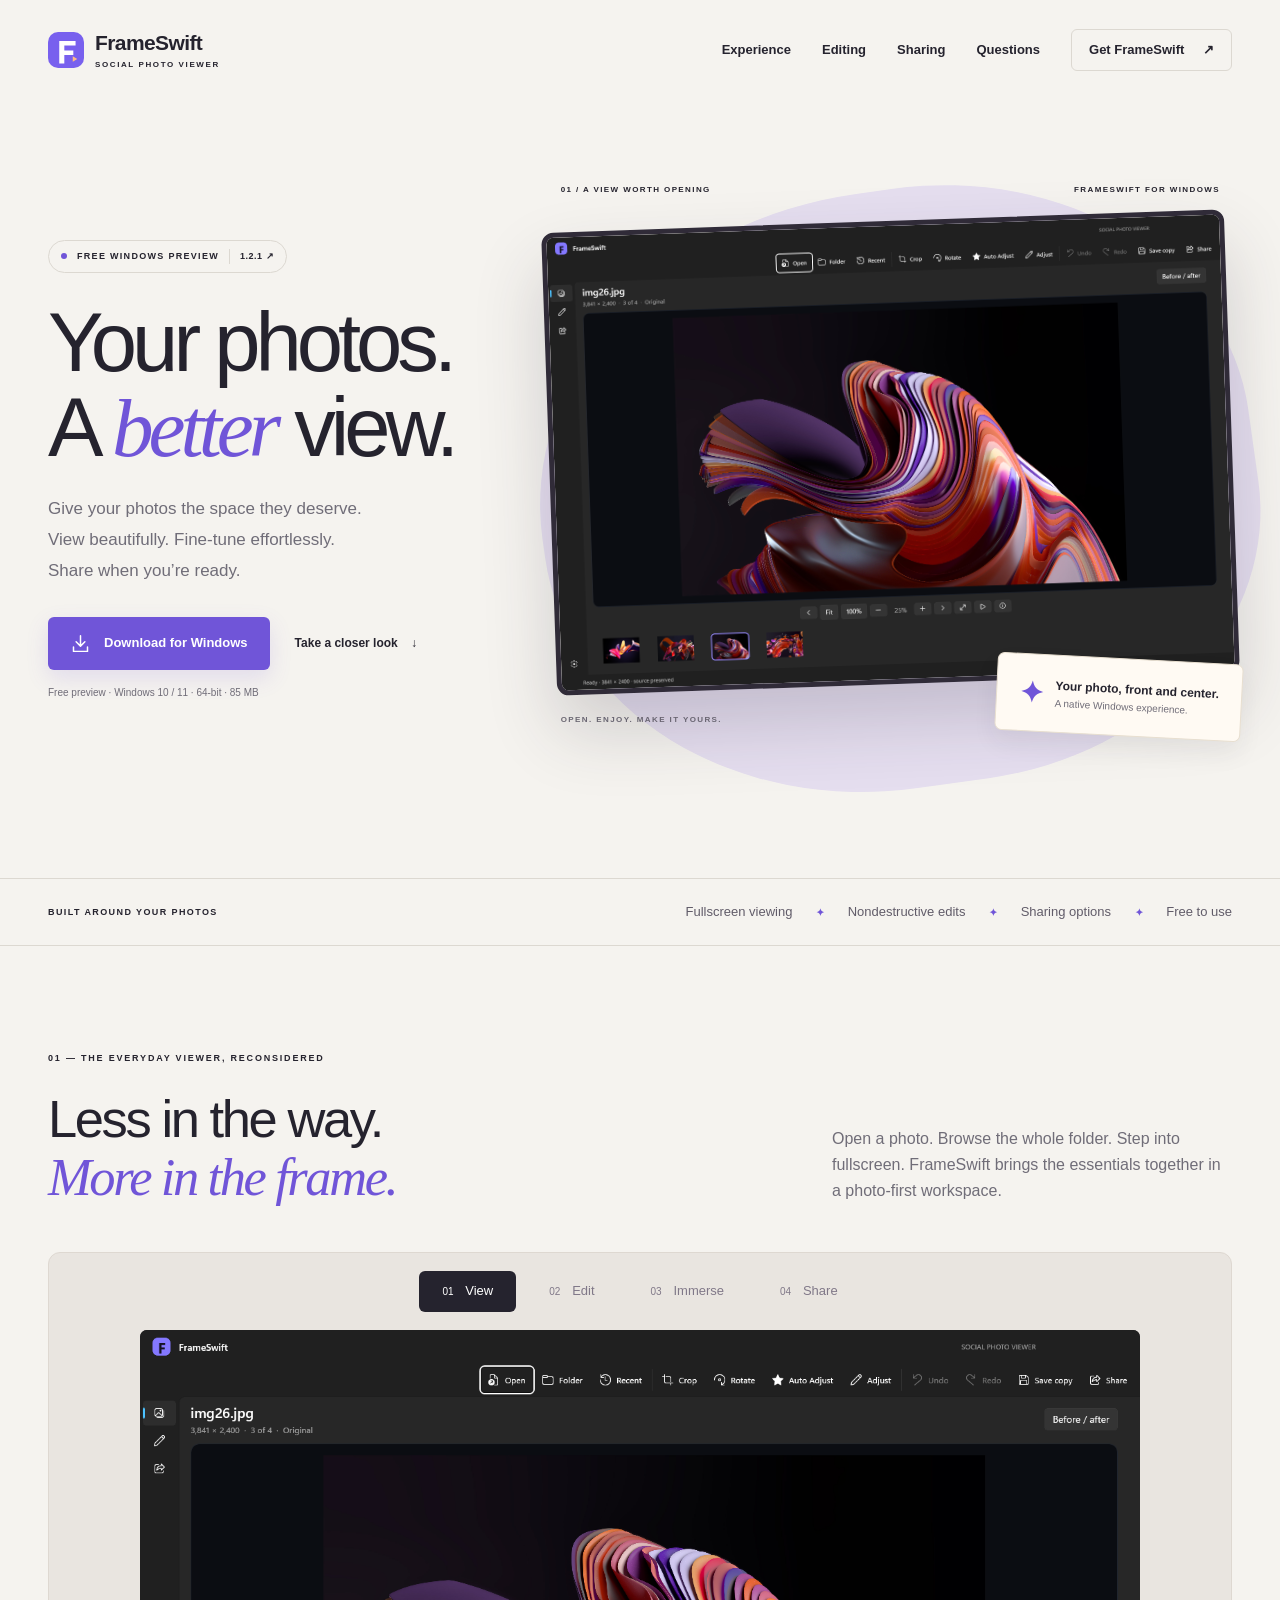
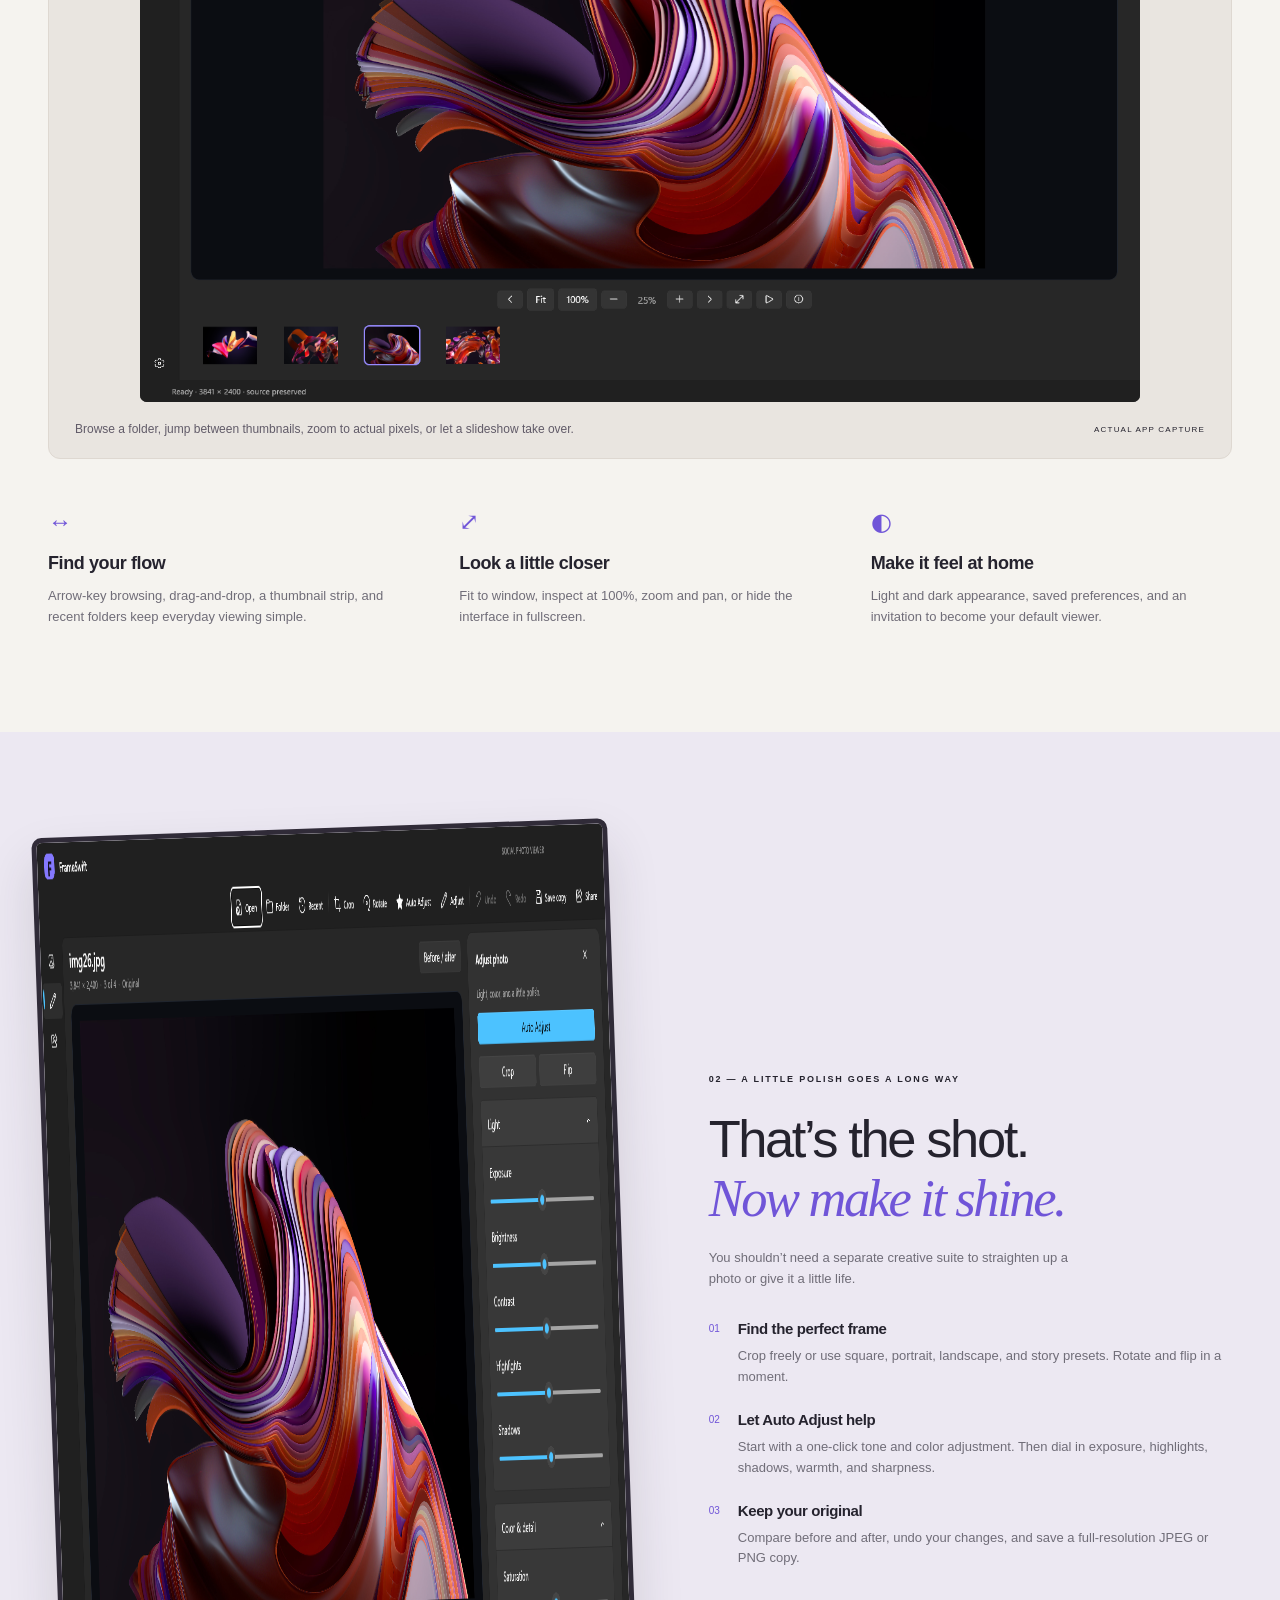
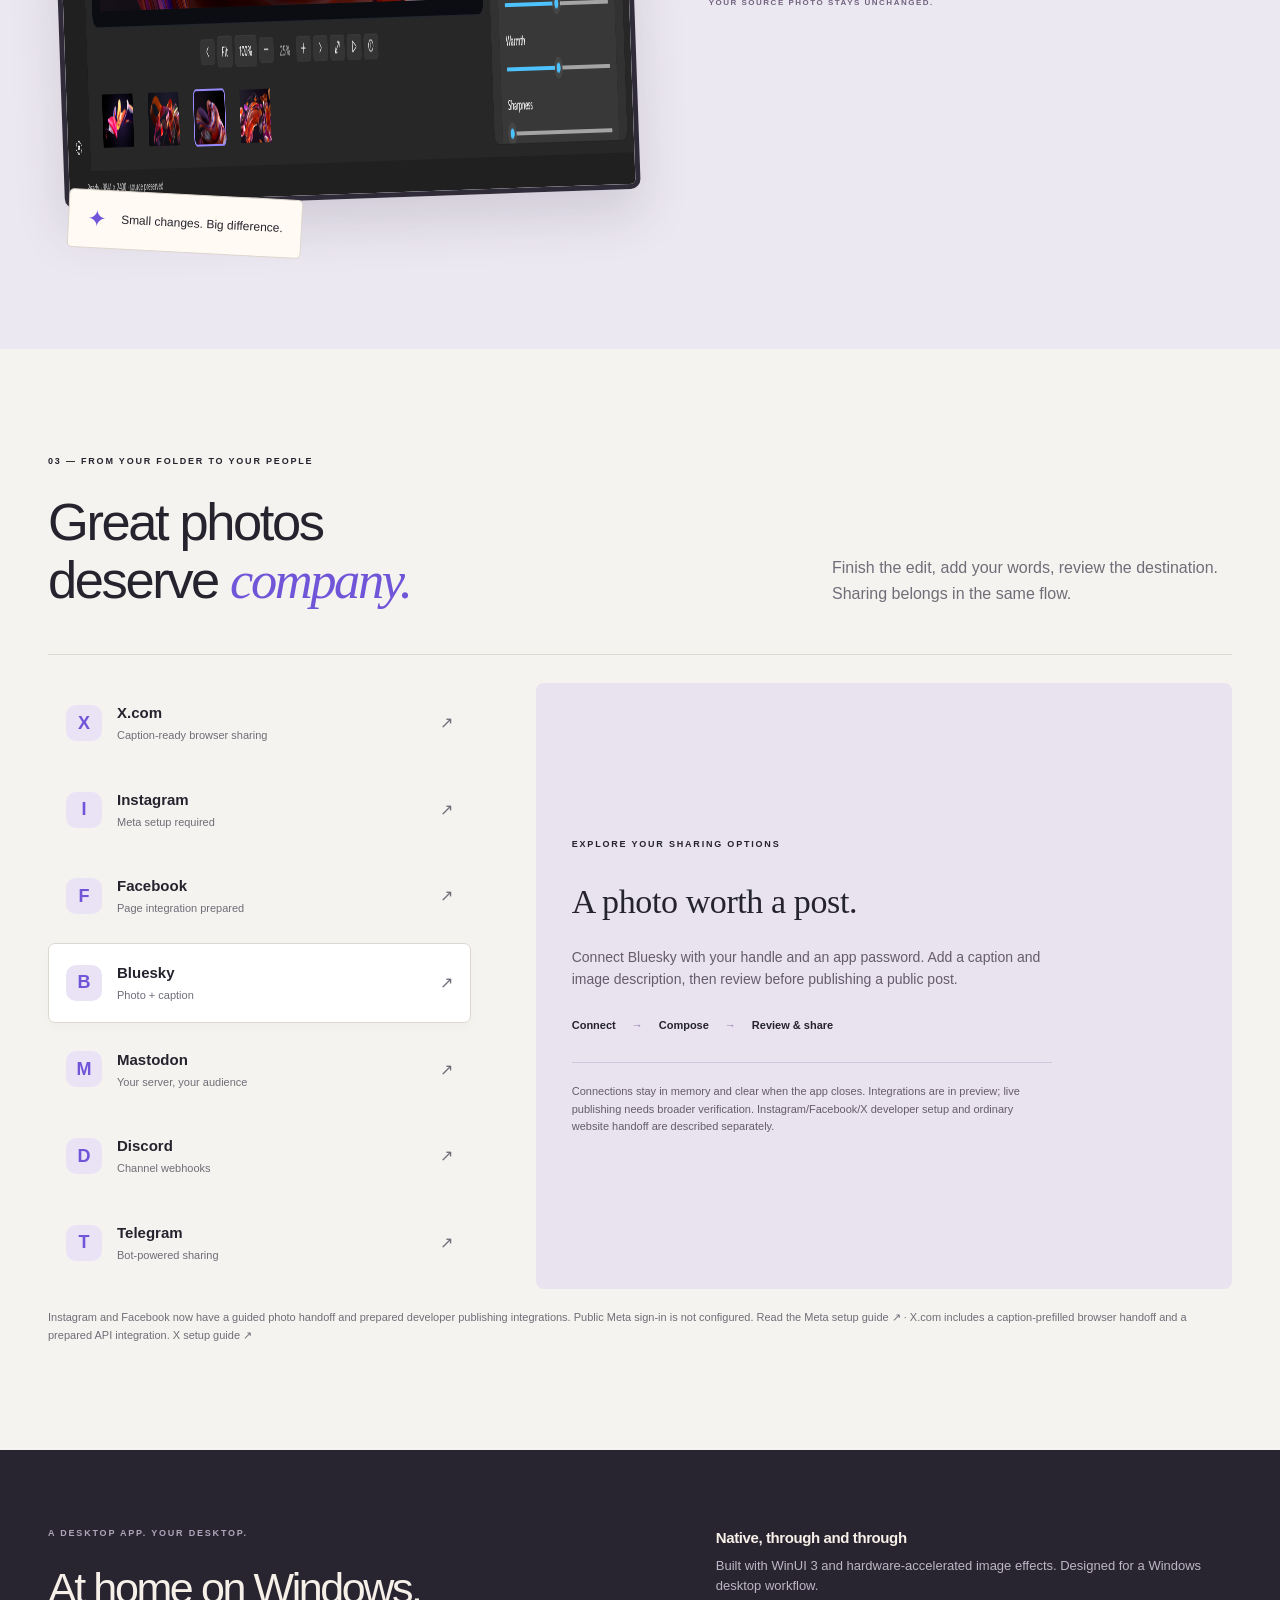
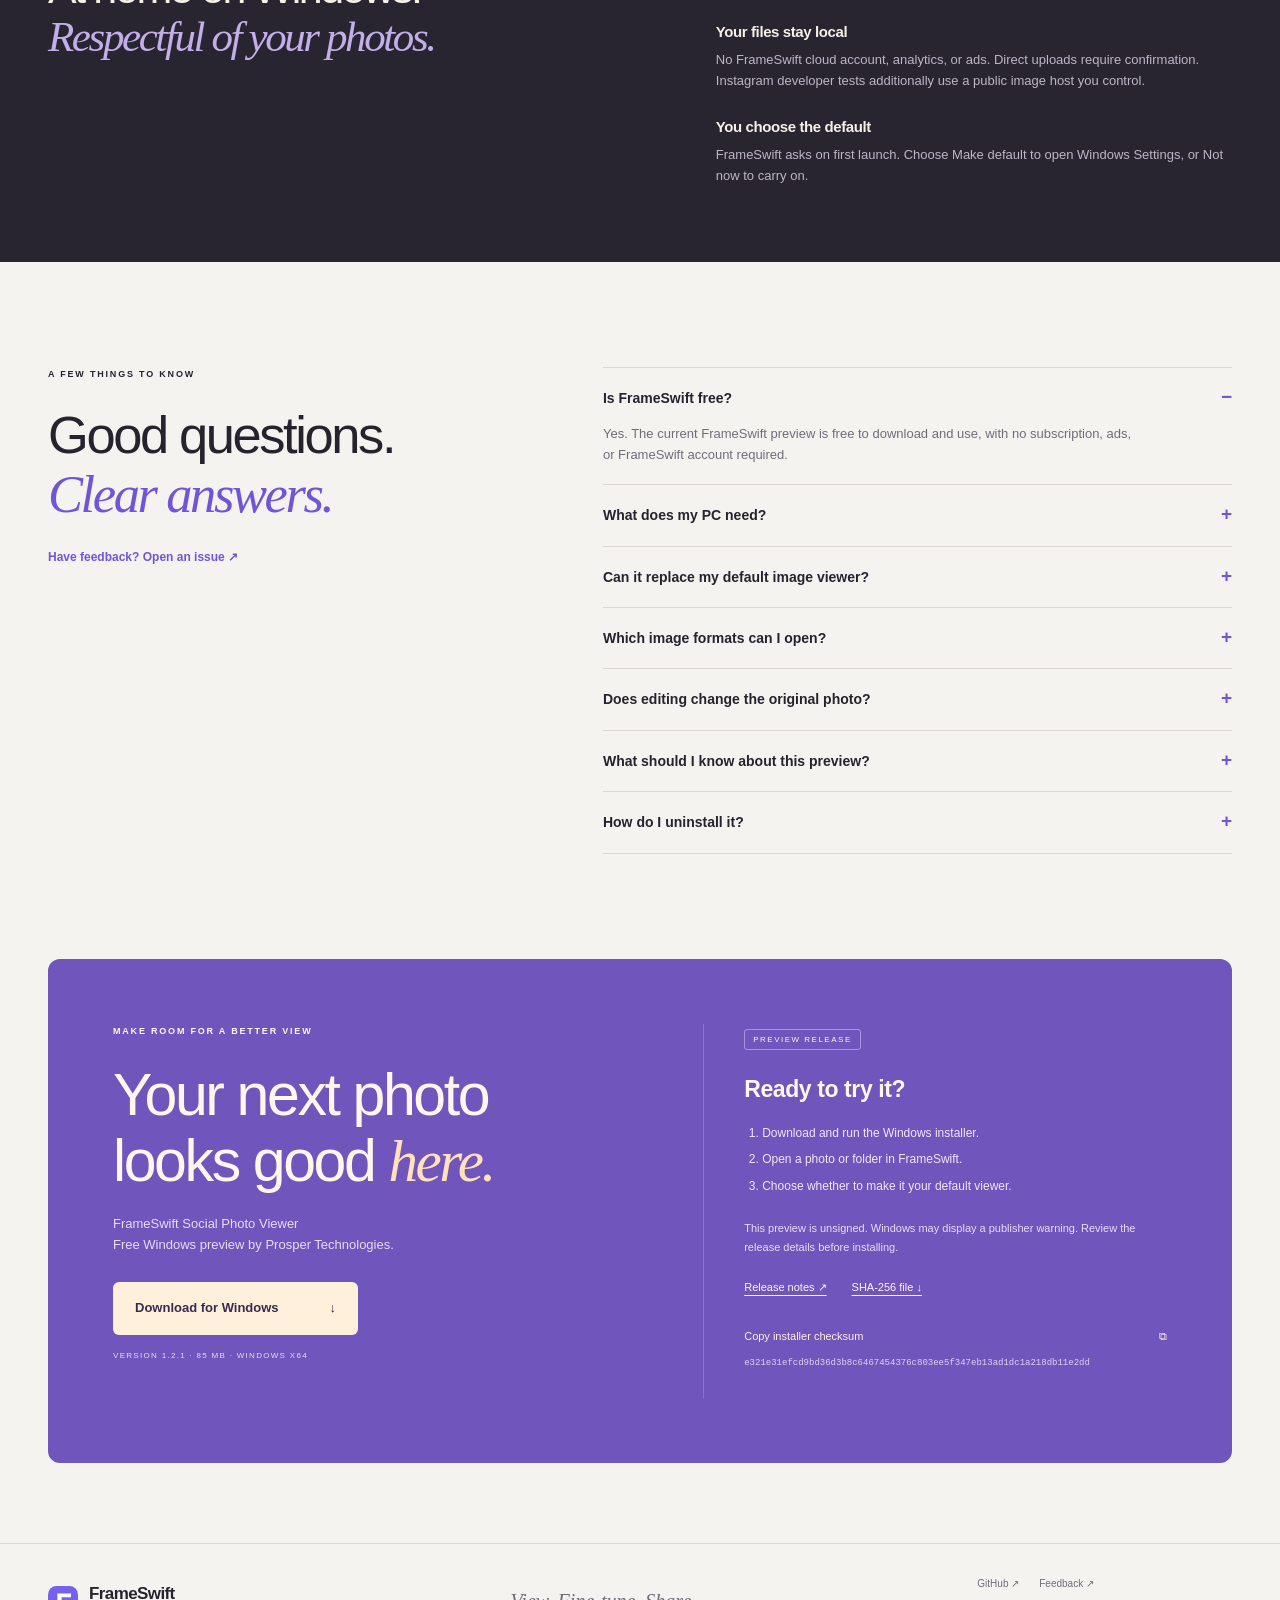
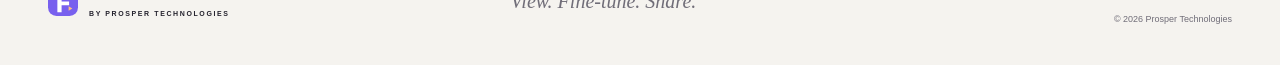
==== commit 65d2486c: "Add X.com sharing options, setup guide, and 1.2.1 download" ====
--- a/docs/index.html
+++ b/docs/index.html
@@ -9,21 +9,21 @@
 <meta property="og:type" content="website"><meta property="og:title" content="FrameSwift — Your photos. A better view."><meta property="og:description" content="View, fine-tune, and share. A free native photo viewer for Windows by Prosper Technologies."><meta property="og:url" content="https://ProsperTechnology.github.io/frameswift/"><meta property="og:image" content="https://ProsperTechnology.github.io/frameswift/assets/viewer.png">
 <meta name="twitter:card" content="summary_large_image">
 <link rel="icon" href="assets/icon.svg" type="image/svg+xml"><link rel="stylesheet" href="style.css">
-<script type="application/ld+json">{"@context":"https://schema.org","@type":"SoftwareApplication","name":"FrameSwift Social Photo Viewer","applicationCategory":"MultimediaApplication","operatingSystem":"Windows 10 2004 or later (x64), Windows 11","softwareVersion":"1.2.0 preview","offers":{"@type":"Offer","price":"0","priceCurrency":"USD"},"author":{"@type":"Organization","name":"Prosper Technologies"},"downloadUrl":"https://github.com/ProsperTechnology/frameswift/releases/download/v1.2.0/FrameSwift-1.2.0-Setup-x64.exe"}</script>
+<script type="application/ld+json">{"@context":"https://schema.org","@type":"SoftwareApplication","name":"FrameSwift Social Photo Viewer","applicationCategory":"MultimediaApplication","operatingSystem":"Windows 10 2004 or later (x64), Windows 11","softwareVersion":"1.2.1 preview","offers":{"@type":"Offer","price":"0","priceCurrency":"USD"},"author":{"@type":"Organization","name":"Prosper Technologies"},"downloadUrl":"https://github.com/ProsperTechnology/frameswift/releases/download/v1.2.1/FrameSwift-1.2.1-Setup-x64.exe"}</script>
 <script src="script.js" defer></script>
 </head>
 <body>
 <a class="skip" href="#main">Skip to content</a>
 <header class="header"><a class="brand" href="#" aria-label="FrameSwift home"><img src="assets/icon.svg" width="36" height="36" alt=""><span>FrameSwift<small>SOCIAL PHOTO VIEWER</small></span></a><nav id="nav" aria-label="Main navigation"><a href="#experience">Experience</a><a href="#editing">Editing</a><a href="#sharing">Sharing</a><a href="#faq">Questions</a><a class="nav-download" href="#download">Get FrameSwift <span aria-hidden="true">↗</span></a></nav></header>
 <main id="main">
-<section class="hero wrap"><div class="hero-copy"><a class="pill" href="#download"><span class="dot"></span> FREE WINDOWS PREVIEW <span>1.2.0 ↗</span></a><h1>Your photos.<br>A <em>better</em> view.</h1><p class="lede">Give your photos the space they deserve.<br>View beautifully. Fine-tune effortlessly.<br>Share when you’re ready.</p><div class="actions"><a class="button primary download" href="https://github.com/ProsperTechnology/frameswift/releases/download/v1.2.0/FrameSwift-1.2.0-Setup-x64.exe"><svg viewBox="0 0 24 24" aria-hidden="true"><path d="M12 3v12m-5-5 5 5 5-5M4 16v5h16v-5"/></svg> Download for Windows</a><a class="text-link" href="#experience">Take a closer look <span>↓</span></a></div><p class="micro">Free preview · Windows 10 / 11 · 64-bit · 85 MB</p></div><div class="hero-art"><div class="art-caption"><span>01 / A VIEW WORTH OPENING</span><span>FRAMESWIFT FOR WINDOWS</span></div><a href="#experience" class="hero-window" aria-label="Explore the FrameSwift viewer"><img src="assets/viewer.png" alt="Actual FrameSwift photo viewer with folder thumbnails, zoom controls, and editing toolbar" width="1444" height="971" fetchpriority="high"></a><div class="floating-note"><span class="spark">✦</span><div>Your photo, front and center.<small>A native Windows experience.</small></div></div><div class="art-footer"><span>OPEN. ENJOY. MAKE IT YOURS.</span><span class="orbital">↗</span></div></div></section>
+<section class="hero wrap"><div class="hero-copy"><a class="pill" href="#download"><span class="dot"></span> FREE WINDOWS PREVIEW <span>1.2.1 ↗</span></a><h1>Your photos.<br>A <em>better</em> view.</h1><p class="lede">Give your photos the space they deserve.<br>View beautifully. Fine-tune effortlessly.<br>Share when you’re ready.</p><div class="actions"><a class="button primary download" href="https://github.com/ProsperTechnology/frameswift/releases/download/v1.2.1/FrameSwift-1.2.1-Setup-x64.exe"><svg viewBox="0 0 24 24" aria-hidden="true"><path d="M12 3v12m-5-5 5 5 5-5M4 16v5h16v-5"/></svg> Download for Windows</a><a class="text-link" href="#experience">Take a closer look <span>↓</span></a></div><p class="micro">Free preview · Windows 10 / 11 · 64-bit · 85 MB</p></div><div class="hero-art"><div class="art-caption"><span>01 / A VIEW WORTH OPENING</span><span>FRAMESWIFT FOR WINDOWS</span></div><a href="#experience" class="hero-window" aria-label="Explore the FrameSwift viewer"><img src="assets/viewer.png" alt="Actual FrameSwift photo viewer with folder thumbnails, zoom controls, and editing toolbar" width="1444" height="971" fetchpriority="high"></a><div class="floating-note"><span class="spark">✦</span><div>Your photo, front and center.<small>A native Windows experience.</small></div></div><div class="art-footer"><span>OPEN. ENJOY. MAKE IT YOURS.</span><span class="orbital">↗</span></div></div></section>
 <div class="capability-bar"><div class="wrap"><span>BUILT AROUND YOUR PHOTOS</span><p>Fullscreen viewing <b>✦</b> Nondestructive edits <b>✦</b> Sharing options <b>✦</b> Free to use</p></div></div>
 <section class="wrap experience section" id="experience"><div class="section-intro"><span class="eyebrow">01 — THE EVERYDAY VIEWER, RECONSIDERED</span><h2>Less in the way.<br><em>More in the frame.</em></h2><p>Open a photo. Browse the whole folder. Step into fullscreen. FrameSwift brings the essentials together in a photo-first workspace.</p></div><div class="showcase"><div class="tabs" role="tablist" aria-label="App screenshots"><button id="tab-viewer" role="tab" aria-selected="true" aria-controls="screenshot-panel" data-view="viewer" tabindex="0">01 <span>View</span></button><button id="tab-editor" role="tab" aria-selected="false" aria-controls="screenshot-panel" data-view="editor" tabindex="-1">02 <span>Edit</span></button><button id="tab-fullscreen" role="tab" aria-selected="false" aria-controls="screenshot-panel" data-view="fullscreen" tabindex="-1">03 <span>Immerse</span></button><button id="tab-sharing" role="tab" aria-selected="false" aria-controls="screenshot-panel" data-view="sharing" tabindex="-1">04 <span>Share</span></button></div><div id="screenshot-panel" class="screenshot-panel" role="tabpanel" aria-labelledby="tab-viewer" tabindex="0"><img id="app-shot" src="assets/viewer.png" alt="FrameSwift viewer with folder thumbnails and zoom controls" width="1444" height="971" loading="lazy"></div><div class="shot-caption"><p id="shot-description">Browse a folder, jump between thumbnails, zoom to actual pixels, or let a slideshow take over.</p><span>ACTUAL APP CAPTURE</span></div></div><div class="viewer-details"><article><span>↔</span><h3>Find your flow</h3><p>Arrow-key browsing, drag-and-drop, a thumbnail strip, and recent folders keep everyday viewing simple.</p></article><article><span>⤢</span><h3>Look a little closer</h3><p>Fit to window, inspect at 100%, zoom and pan, or hide the interface in fullscreen.</p></article><article><span>◐</span><h3>Make it feel at home</h3><p>Light and dark appearance, saved preferences, and an invitation to become your default viewer.</p></article></div></section>
 <section class="edit-section" id="editing"><div class="wrap edit-grid"><div class="edit-visual"><img src="assets/editor.png" alt="FrameSwift native editor showing crop and image adjustment tools" width="1444" height="971" loading="lazy"><div class="edit-tag"><span>✦</span> Small changes. Big difference.</div></div><div class="edit-copy"><span class="eyebrow">02 — A LITTLE POLISH GOES A LONG WAY</span><h2>That’s the shot.<br><em>Now make it shine.</em></h2><p>You shouldn’t need a separate creative suite to straighten up a photo or give it a little life.</p><ol class="edit-list"><li><span>01</span><div><h3>Find the perfect frame</h3><p>Crop freely or use square, portrait, landscape, and story presets. Rotate and flip in a moment.</p></div></li><li><span>02</span><div><h3>Let Auto Adjust help</h3><p>Start with a one-click tone and color adjustment. Then dial in exposure, highlights, shadows, warmth, and sharpness.</p></div></li><li><span>03</span><div><h3>Keep your original</h3><p>Compare before and after, undo your changes, and save a full-resolution JPEG or PNG copy.</p></div></li></ol><span class="small-label">YOUR SOURCE PHOTO STAYS UNCHANGED.</span></div></div></section>
-<section class="wrap section sharing" id="sharing"><div class="section-intro"><span class="eyebrow">03 — FROM YOUR FOLDER TO YOUR PEOPLE</span><h2>Great photos<br>deserve <em>company.</em></h2><p>Finish the edit, add your words, review the destination. Sharing belongs in the same flow.</p></div><div class="share-explorer"><div class="platforms" aria-label="Explore sharing integrations"><button class="platform" data-platform="instagram" aria-pressed="false"><span class="platform-letter">I</span><span>Instagram<small>Meta setup required</small></span><span>↗</span></button><button class="platform" data-platform="facebook" aria-pressed="false"><span class="platform-letter">F</span><span>Facebook<small>Page integration prepared</small></span><span>↗</span></button><button class="platform active" data-platform="bluesky" aria-pressed="true"><span class="platform-letter">B</span><span>Bluesky<small>Photo + caption</small></span><span>↗</span></button><button class="platform" data-platform="mastodon" aria-pressed="false"><span class="platform-letter">M</span><span>Mastodon<small>Your server, your audience</small></span><span>↗</span></button><button class="platform" data-platform="discord" aria-pressed="false"><span class="platform-letter">D</span><span>Discord<small>Channel webhooks</small></span><span>↗</span></button><button class="platform" data-platform="telegram" aria-pressed="false"><span class="platform-letter">T</span><span>Telegram<small>Bot-powered sharing</small></span><span>↗</span></button></div><div class="share-detail" aria-live="polite"><span class="eyebrow">EXPLORE YOUR SHARING OPTIONS</span><h3 id="platform-title">A photo worth a post.</h3><p id="platform-description">Connect Bluesky with your handle and an app password. Add a caption and image description, then review before publishing a public post.</p><div class="share-steps"><span>Connect</span><i>→</i><span>Compose</span><i>→</i><span>Review & share</span></div><p class="share-note">Connections stay in memory and clear when the app closes. Integrations are in preview; live publishing needs broader verification. Instagram/Facebook developer setup and ordinary website handoff are described separately.</p></div></div><p class="integration-limit">Instagram and Facebook now have a guided photo handoff and prepared developer publishing integrations. Public Meta sign-in is not configured. <a href="meta-setup.txt">Read the Meta setup guide ↗</a></p></section>
+<section class="wrap section sharing" id="sharing"><div class="section-intro"><span class="eyebrow">03 — FROM YOUR FOLDER TO YOUR PEOPLE</span><h2>Great photos<br>deserve <em>company.</em></h2><p>Finish the edit, add your words, review the destination. Sharing belongs in the same flow.</p></div><div class="share-explorer"><div class="platforms" aria-label="Explore sharing integrations"><button class="platform" data-platform="x" aria-pressed="false"><span class="platform-letter">X</span><span>X.com<small>Caption-ready browser sharing</small></span><span>↗</span></button><button class="platform" data-platform="instagram" aria-pressed="false"><span class="platform-letter">I</span><span>Instagram<small>Meta setup required</small></span><span>↗</span></button><button class="platform" data-platform="facebook" aria-pressed="false"><span class="platform-letter">F</span><span>Facebook<small>Page integration prepared</small></span><span>↗</span></button><button class="platform active" data-platform="bluesky" aria-pressed="true"><span class="platform-letter">B</span><span>Bluesky<small>Photo + caption</small></span><span>↗</span></button><button class="platform" data-platform="mastodon" aria-pressed="false"><span class="platform-letter">M</span><span>Mastodon<small>Your server, your audience</small></span><span>↗</span></button><button class="platform" data-platform="discord" aria-pressed="false"><span class="platform-letter">D</span><span>Discord<small>Channel webhooks</small></span><span>↗</span></button><button class="platform" data-platform="telegram" aria-pressed="false"><span class="platform-letter">T</span><span>Telegram<small>Bot-powered sharing</small></span><span>↗</span></button></div><div class="share-detail" aria-live="polite"><span class="eyebrow">EXPLORE YOUR SHARING OPTIONS</span><h3 id="platform-title">A photo worth a post.</h3><p id="platform-description">Connect Bluesky with your handle and an app password. Add a caption and image description, then review before publishing a public post.</p><div class="share-steps"><span>Connect</span><i>→</i><span>Compose</span><i>→</i><span>Review & share</span></div><p class="share-note">Connections stay in memory and clear when the app closes. Integrations are in preview; live publishing needs broader verification. Instagram/Facebook/X developer setup and ordinary website handoff are described separately.</p></div></div><p class="integration-limit">Instagram and Facebook now have a guided photo handoff and prepared developer publishing integrations. Public Meta sign-in is not configured. <a href="meta-setup.txt">Read the Meta setup guide ↗</a> · X.com includes a caption-prefilled browser handoff and a prepared API integration. <a href="x-setup.txt">X setup guide ↗</a></p></section>
 <section class="trust-section"><div class="wrap trust-grid"><div><span class="eyebrow">A DESKTOP APP. YOUR DESKTOP.</span><h2>At home on Windows.<br><em>Respectful of your photos.</em></h2></div><div class="trust-points"><article><h3>Native, through and through</h3><p>Built with WinUI 3 and hardware-accelerated image effects. Designed for a Windows desktop workflow.</p></article><article><h3>Your files stay local</h3><p>No FrameSwift cloud account, analytics, or ads. Direct uploads require confirmation. Instagram developer tests additionally use a public image host you control.</p></article><article><h3>You choose the default</h3><p>FrameSwift asks on first launch. Choose Make default to open Windows Settings, or Not now to carry on.</p></article></div></div></section>
-<section class="wrap section faq" id="faq"><div><span class="eyebrow">A FEW THINGS TO KNOW</span><h2>Good questions.<br><em>Clear answers.</em></h2><a class="text-link" href="https://github.com/ProsperTechnology/frameswift/issues">Have feedback? Open an issue ↗</a></div><div class="questions"><details open><summary>Is FrameSwift free?</summary><p>Yes. The current FrameSwift preview is free to download and use, with no subscription, ads, or FrameSwift account required.</p></details><details><summary>What does my PC need?</summary><p>A 64-bit PC running Windows 10 version 2004 or later, or Windows 11. Windows 11 is the primary test platform. The installer includes the app runtimes and Microsoft’s signed Visual C++ runtime installer, used if needed.</p></details><details><summary>Can it replace my default image viewer?</summary><p>FrameSwift asks on first launch. Choose Make default, then select FrameSwift Social Photo Viewer for your image types in Windows Default apps. You can revisit this from FrameSwift Settings. Your Windows choices are never changed without your selection.</p></details><details><summary>Which image formats can I open?</summary><p>JPEG, PNG, BMP, GIF, and TIFF are the basic formats. GIF and TIFF display the first frame or page. WebP, HEIC/HEIF, and AVIF depend on installed Windows codecs. RAW, SVG, animated playback, and multipage navigation are not included.</p></details><details><summary>Does editing change the original photo?</summary><p>Edits are kept as a recipe while you work. Save copy exports a new JPEG or PNG and protects the original filename. Optional recovery can restore edits after an unexpected exit when the original source still matches.</p></details><details><summary>What should I know about this preview?</summary><p>Version 1.2.0 is an early preview. The app and installer are unsigned, so Windows may display a publisher warning. Check the release and checksum before deciding to install. Rendering, export, persistence, installation, reinstall, and uninstall checks passed; live social posting, all codecs, and every hardware configuration have not been verified. Instagram/Facebook public sign-in requires a configured Meta app, approval, and hosted services. Full-resolution operations are limited to 80 megapixels and device limits.</p></details><details><summary>How do I uninstall it?</summary><p>Remove FrameSwift from Windows Settings → Apps → Installed apps. The uninstaller removes the application and its owned registration and shortcuts. Your personal photos and saved preferences are preserved.</p></details></div></section>
-<section class="wrap download-section" id="download"><div class="download-card"><div><span class="eyebrow">MAKE ROOM FOR A BETTER VIEW</span><h2>Your next photo<br>looks good <em>here.</em></h2><p>FrameSwift Social Photo Viewer<br>Free Windows preview by Prosper Technologies.</p><a class="button cream download" href="https://github.com/ProsperTechnology/frameswift/releases/download/v1.2.0/FrameSwift-1.2.0-Setup-x64.exe">Download for Windows <span>↓</span></a><p class="download-meta">VERSION 1.2.0 · 85 MB · WINDOWS X64</p></div><div class="download-info"><span class="release-label">PREVIEW RELEASE</span><h3>Ready to try it?</h3><ol><li>Download and run the Windows installer.</li><li>Open a photo or folder in FrameSwift.</li><li>Choose whether to make it your default viewer.</li></ol><p>This preview is unsigned. Windows may display a publisher warning. Review the release details before installing.</p><div class="release-links"><a href="https://github.com/ProsperTechnology/frameswift/releases/tag/v1.2.0">Release notes ↗</a><a href="https://github.com/ProsperTechnology/frameswift/releases/download/v1.2.0/FrameSwift-1.2.0-Setup-x64.exe.sha256">SHA-256 file ↓</a></div><button class="checksum" id="copy-checksum">Copy installer checksum <span>⧉</span></button><code id="checksum">4d4e78719da79d437983aa29094d97ff92fae21a20506c1576d89015dc500162</code><span id="copy-status" role="status"></span></div></div></section>
+<section class="wrap section faq" id="faq"><div><span class="eyebrow">A FEW THINGS TO KNOW</span><h2>Good questions.<br><em>Clear answers.</em></h2><a class="text-link" href="https://github.com/ProsperTechnology/frameswift/issues">Have feedback? Open an issue ↗</a></div><div class="questions"><details open><summary>Is FrameSwift free?</summary><p>Yes. The current FrameSwift preview is free to download and use, with no subscription, ads, or FrameSwift account required.</p></details><details><summary>What does my PC need?</summary><p>A 64-bit PC running Windows 10 version 2004 or later, or Windows 11. Windows 11 is the primary test platform. The installer includes the app runtimes and Microsoft’s signed Visual C++ runtime installer, used if needed.</p></details><details><summary>Can it replace my default image viewer?</summary><p>FrameSwift asks on first launch. Choose Make default, then select FrameSwift Social Photo Viewer for your image types in Windows Default apps. You can revisit this from FrameSwift Settings. Your Windows choices are never changed without your selection.</p></details><details><summary>Which image formats can I open?</summary><p>JPEG, PNG, BMP, GIF, and TIFF are the basic formats. GIF and TIFF display the first frame or page. WebP, HEIC/HEIF, and AVIF depend on installed Windows codecs. RAW, SVG, animated playback, and multipage navigation are not included.</p></details><details><summary>Does editing change the original photo?</summary><p>Edits are kept as a recipe while you work. Save copy exports a new JPEG or PNG and protects the original filename. Optional recovery can restore edits after an unexpected exit when the original source still matches.</p></details><details><summary>What should I know about this preview?</summary><p>Version 1.2.1 is an early preview. The app and installer are unsigned, so Windows may display a publisher warning. Check the release and checksum before deciding to install. Rendering, export, persistence, installation, reinstall, and uninstall checks passed; live social posting, all codecs, and every hardware configuration have not been verified. Instagram/Facebook public sign-in requires a configured Meta app, approval, and hosted services. Full-resolution operations are limited to 80 megapixels and device limits.</p></details><details><summary>How do I uninstall it?</summary><p>Remove FrameSwift from Windows Settings → Apps → Installed apps. The uninstaller removes the application and its owned registration and shortcuts. Your personal photos and saved preferences are preserved.</p></details></div></section>
+<section class="wrap download-section" id="download"><div class="download-card"><div><span class="eyebrow">MAKE ROOM FOR A BETTER VIEW</span><h2>Your next photo<br>looks good <em>here.</em></h2><p>FrameSwift Social Photo Viewer<br>Free Windows preview by Prosper Technologies.</p><a class="button cream download" href="https://github.com/ProsperTechnology/frameswift/releases/download/v1.2.1/FrameSwift-1.2.1-Setup-x64.exe">Download for Windows <span>↓</span></a><p class="download-meta">VERSION 1.2.1 · 85 MB · WINDOWS X64</p></div><div class="download-info"><span class="release-label">PREVIEW RELEASE</span><h3>Ready to try it?</h3><ol><li>Download and run the Windows installer.</li><li>Open a photo or folder in FrameSwift.</li><li>Choose whether to make it your default viewer.</li></ol><p>This preview is unsigned. Windows may display a publisher warning. Review the release details before installing.</p><div class="release-links"><a href="https://github.com/ProsperTechnology/frameswift/releases/tag/v1.2.1">Release notes ↗</a><a href="https://github.com/ProsperTechnology/frameswift/releases/download/v1.2.1/FrameSwift-1.2.1-Setup-x64.exe.sha256">SHA-256 file ↓</a></div><button class="checksum" id="copy-checksum">Copy installer checksum <span>⧉</span></button><code id="checksum">e321e31efcd9bd36d3b8c6467454376c803ee5f347eb13ad1dc1a218db11e2dd</code><span id="copy-status" role="status"></span></div></div></section>
 </main>
 <footer class="wrap footer"><a class="brand" href="#"><img src="assets/icon.svg" width="30" height="30" alt=""><span>FrameSwift<small>BY PROSPER TECHNOLOGIES</small></span></a><p>View. Fine-tune. Share.</p><div><a href="https://github.com/ProsperTechnology/frameswift">GitHub ↗</a><a href="https://github.com/ProsperTechnology/frameswift/issues">Feedback ↗</a><span>© 2026 Prosper Technologies</span></div></footer>
 </body></html>
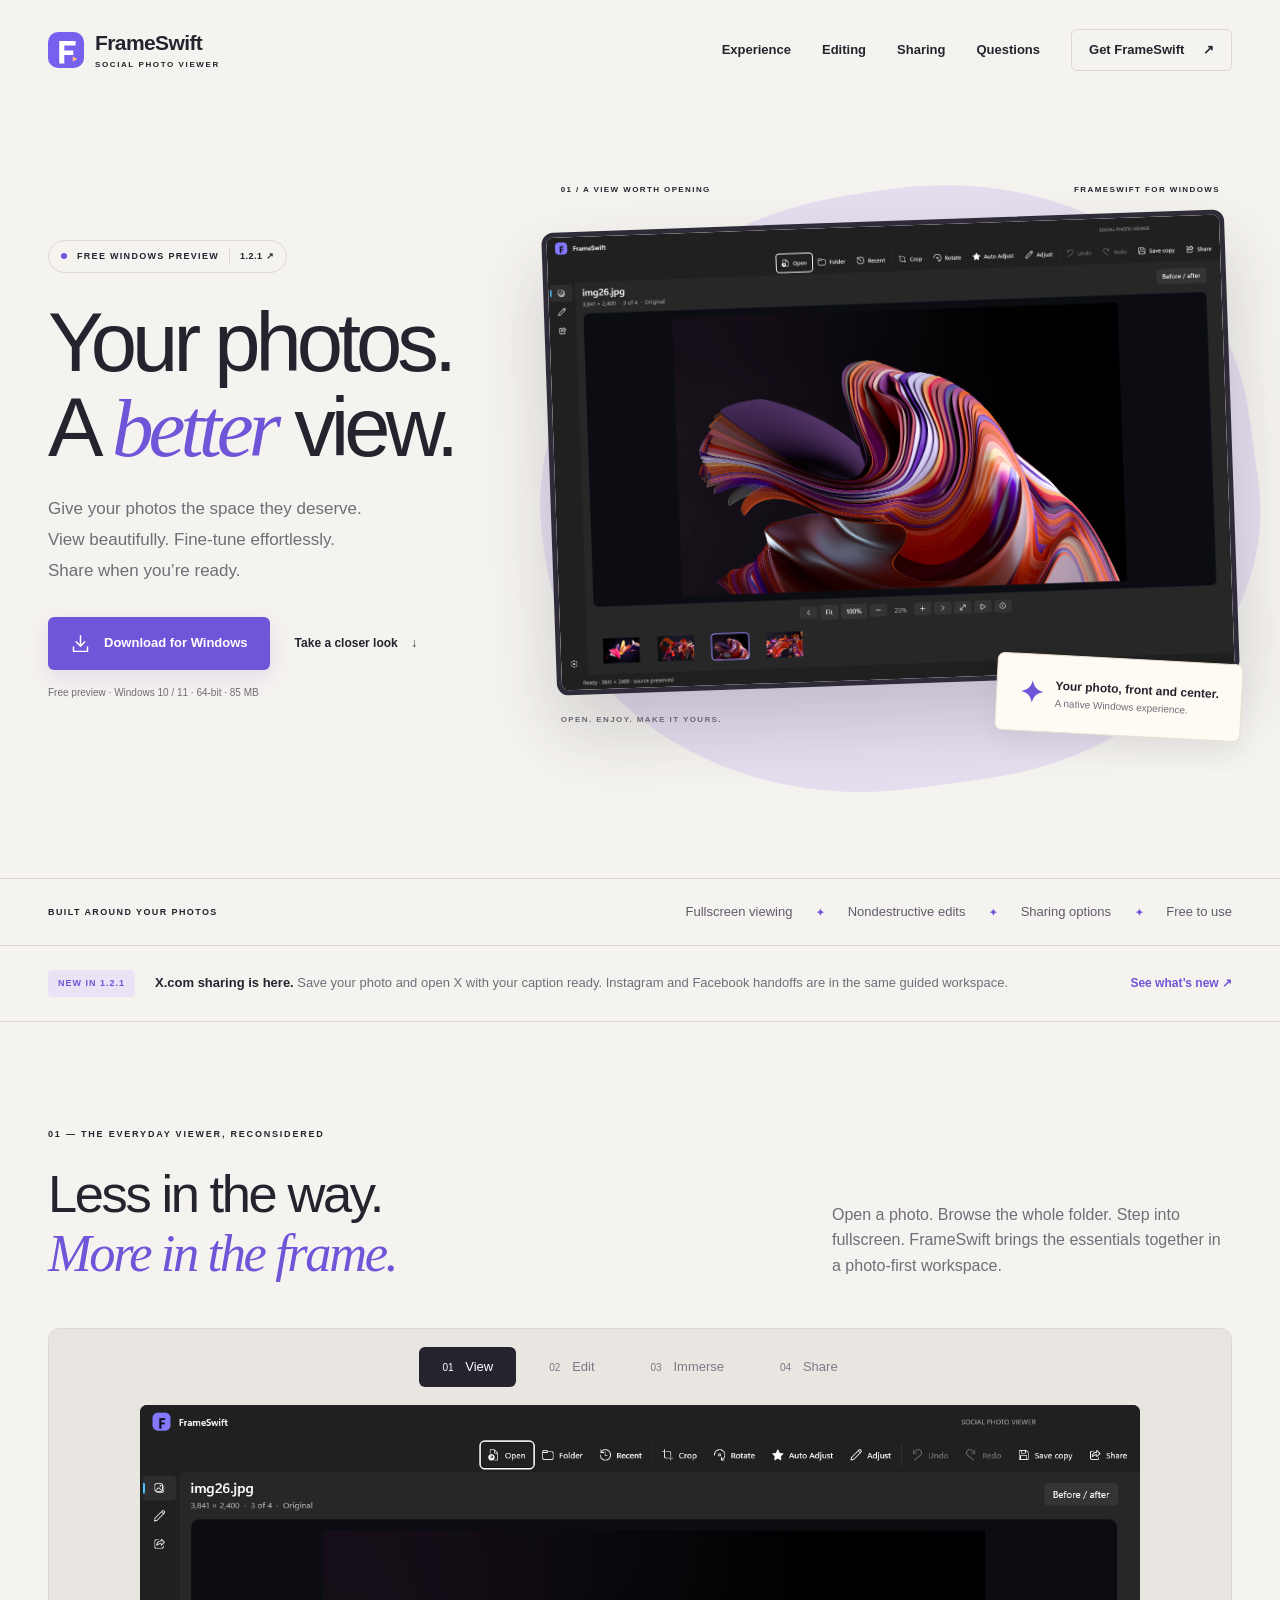
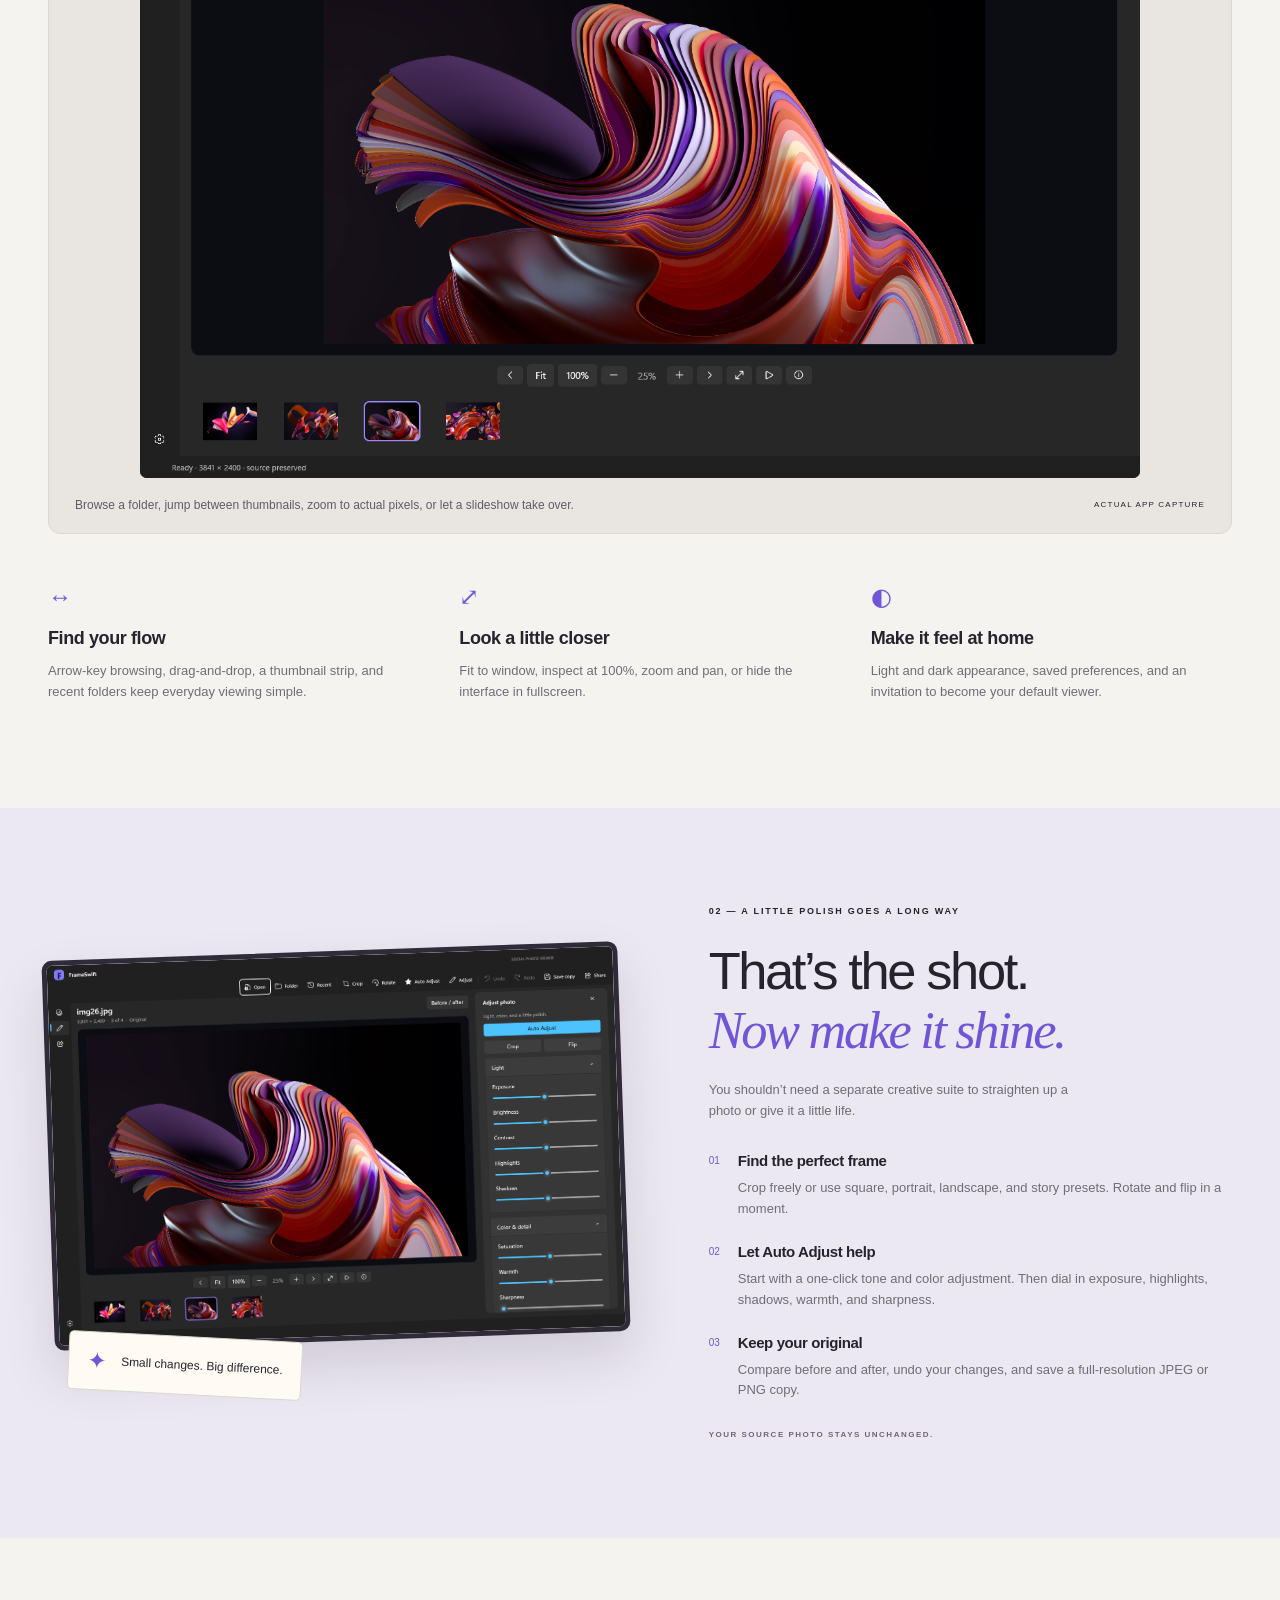
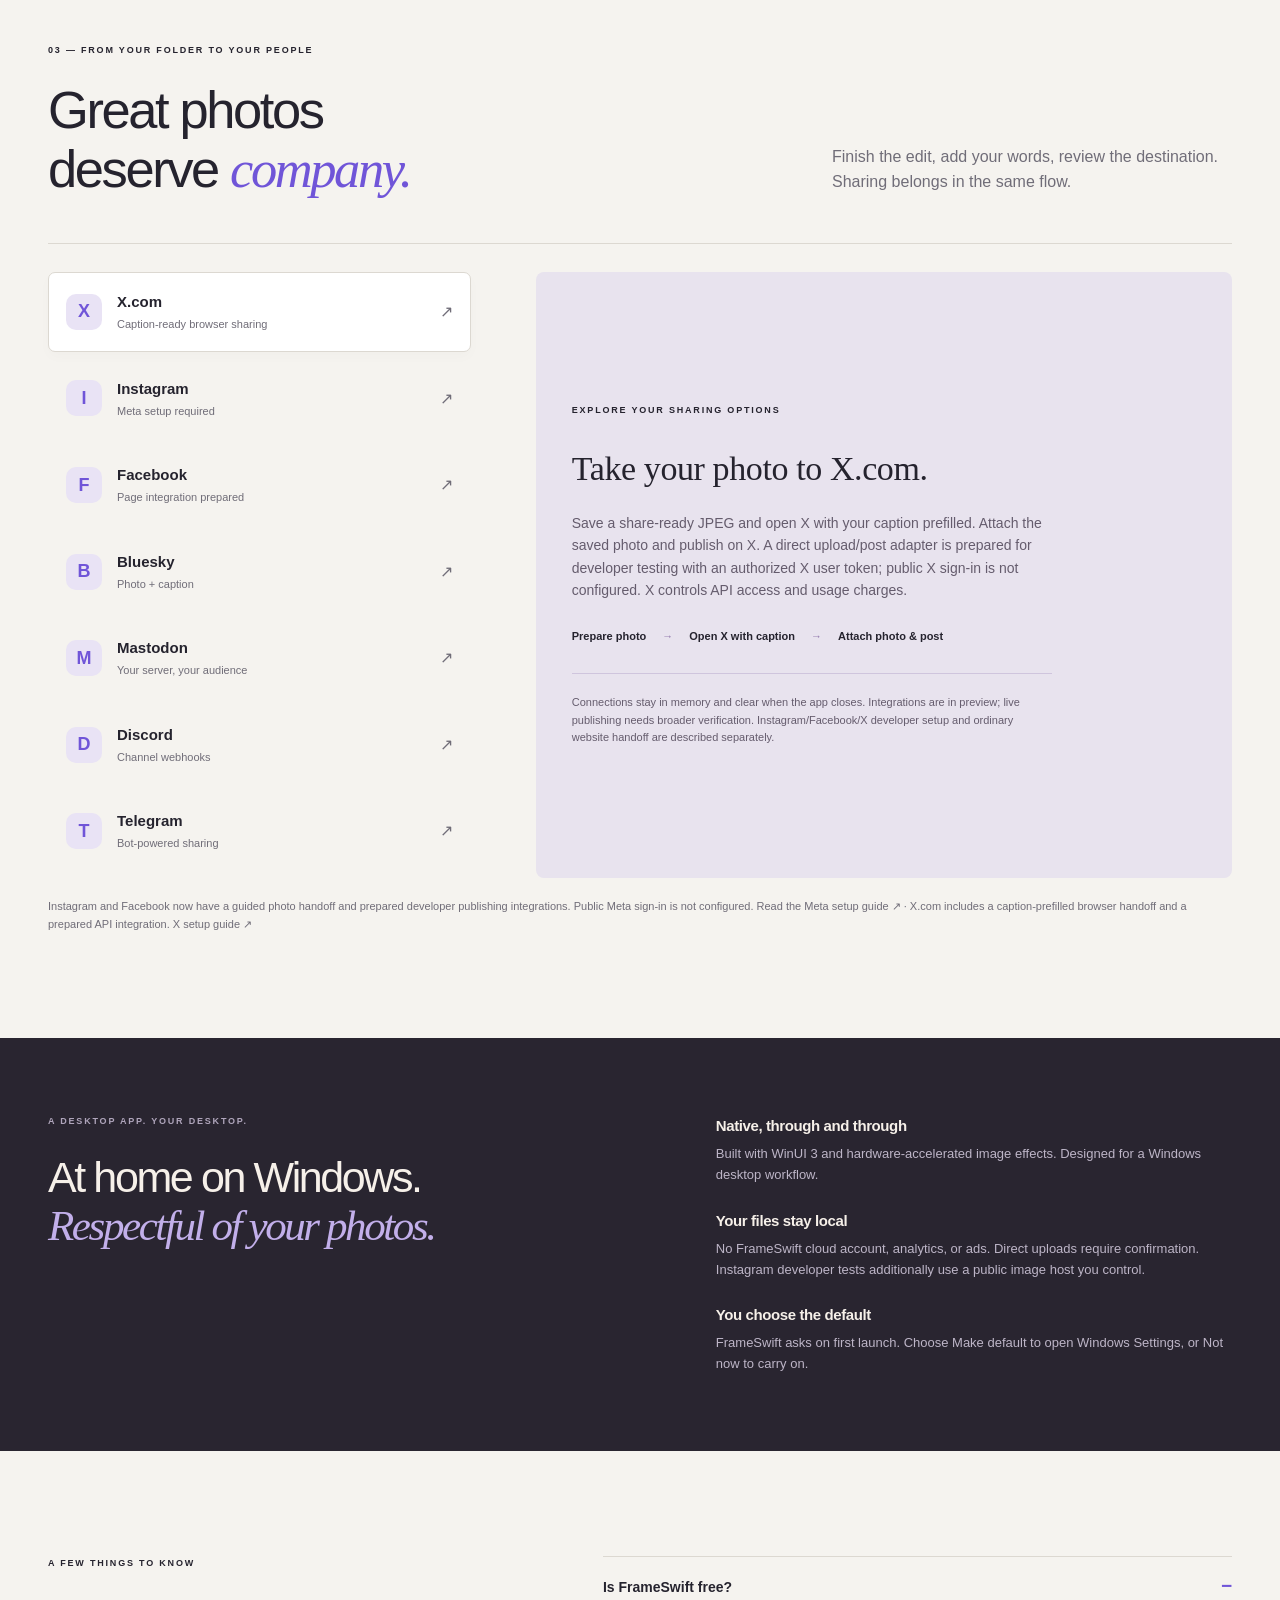
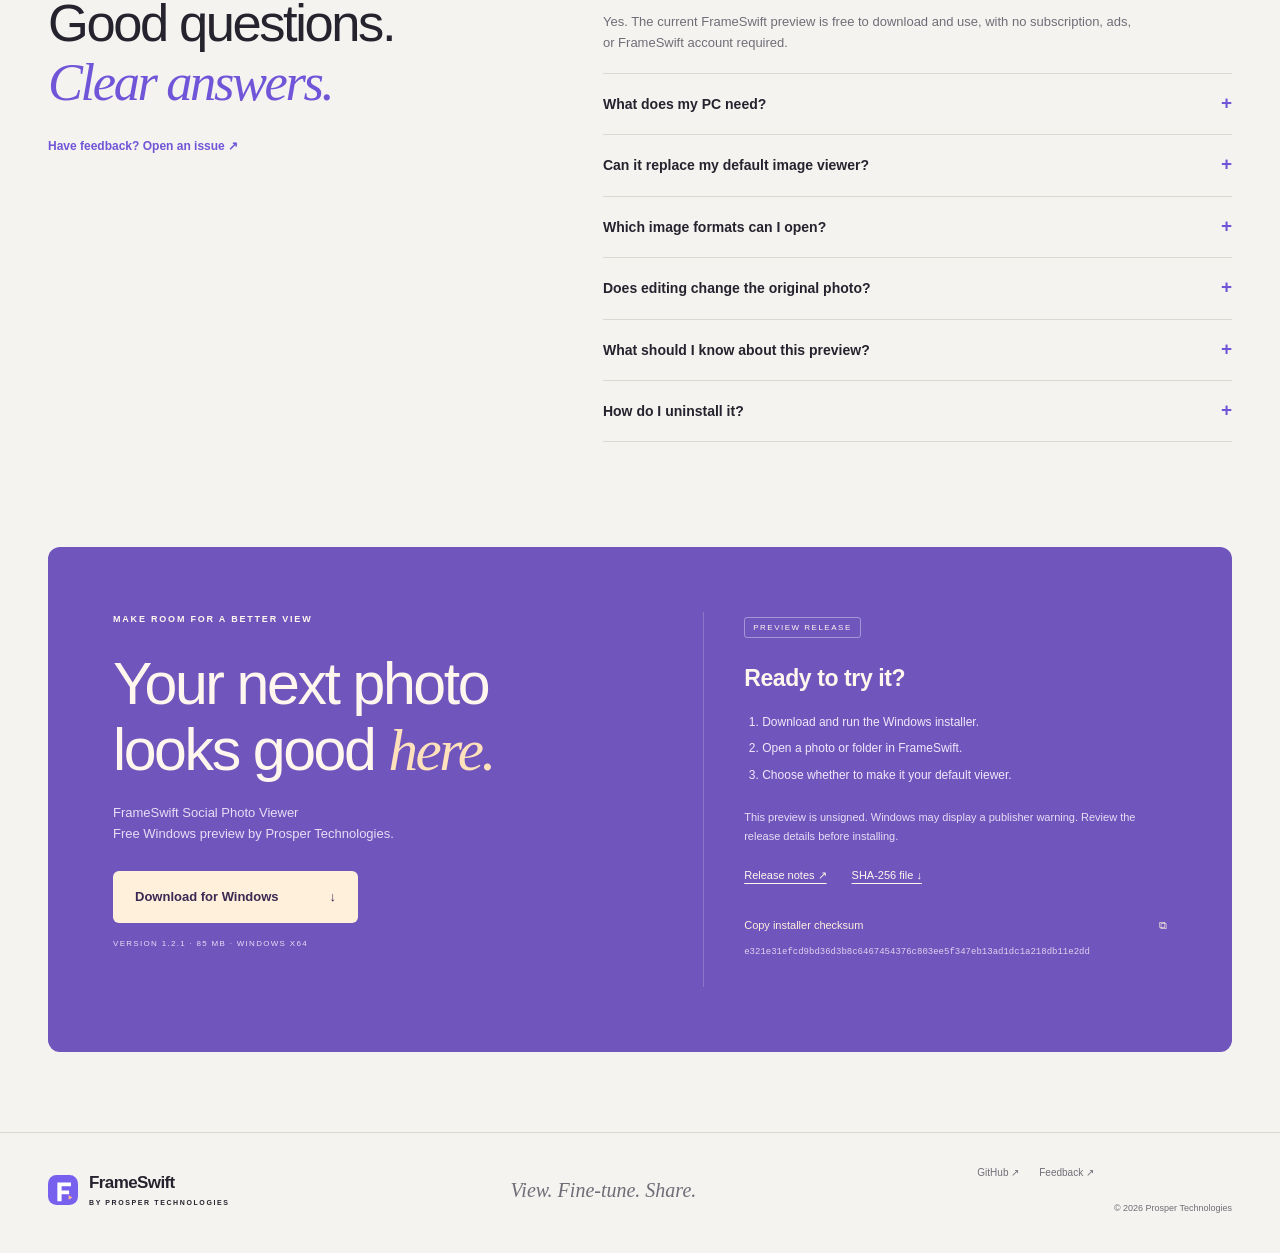
==== commit 2d1d0872: "Fix stretched editor screenshot and highlight latest sharing update" ====
--- a/docs/index.html
+++ b/docs/index.html
@@ -8,7 +8,7 @@
 <link rel="canonical" href="https://ProsperTechnology.github.io/frameswift/">
 <meta property="og:type" content="website"><meta property="og:title" content="FrameSwift — Your photos. A better view."><meta property="og:description" content="View, fine-tune, and share. A free native photo viewer for Windows by Prosper Technologies."><meta property="og:url" content="https://ProsperTechnology.github.io/frameswift/"><meta property="og:image" content="https://ProsperTechnology.github.io/frameswift/assets/viewer.png">
 <meta name="twitter:card" content="summary_large_image">
-<link rel="icon" href="assets/icon.svg" type="image/svg+xml"><link rel="stylesheet" href="style.css">
+<link rel="icon" href="assets/icon.svg" type="image/svg+xml"><link rel="stylesheet" href="style.css?v=20261103-image-fix">
 <script type="application/ld+json">{"@context":"https://schema.org","@type":"SoftwareApplication","name":"FrameSwift Social Photo Viewer","applicationCategory":"MultimediaApplication","operatingSystem":"Windows 10 2004 or later (x64), Windows 11","softwareVersion":"1.2.1 preview","offers":{"@type":"Offer","price":"0","priceCurrency":"USD"},"author":{"@type":"Organization","name":"Prosper Technologies"},"downloadUrl":"https://github.com/ProsperTechnology/frameswift/releases/download/v1.2.1/FrameSwift-1.2.1-Setup-x64.exe"}</script>
 <script src="script.js" defer></script>
 </head>
@@ -18,11 +18,12 @@
 <main id="main">
 <section class="hero wrap"><div class="hero-copy"><a class="pill" href="#download"><span class="dot"></span> FREE WINDOWS PREVIEW <span>1.2.1 ↗</span></a><h1>Your photos.<br>A <em>better</em> view.</h1><p class="lede">Give your photos the space they deserve.<br>View beautifully. Fine-tune effortlessly.<br>Share when you’re ready.</p><div class="actions"><a class="button primary download" href="https://github.com/ProsperTechnology/frameswift/releases/download/v1.2.1/FrameSwift-1.2.1-Setup-x64.exe"><svg viewBox="0 0 24 24" aria-hidden="true"><path d="M12 3v12m-5-5 5 5 5-5M4 16v5h16v-5"/></svg> Download for Windows</a><a class="text-link" href="#experience">Take a closer look <span>↓</span></a></div><p class="micro">Free preview · Windows 10 / 11 · 64-bit · 85 MB</p></div><div class="hero-art"><div class="art-caption"><span>01 / A VIEW WORTH OPENING</span><span>FRAMESWIFT FOR WINDOWS</span></div><a href="#experience" class="hero-window" aria-label="Explore the FrameSwift viewer"><img src="assets/viewer.png" alt="Actual FrameSwift photo viewer with folder thumbnails, zoom controls, and editing toolbar" width="1444" height="971" fetchpriority="high"></a><div class="floating-note"><span class="spark">✦</span><div>Your photo, front and center.<small>A native Windows experience.</small></div></div><div class="art-footer"><span>OPEN. ENJOY. MAKE IT YOURS.</span><span class="orbital">↗</span></div></div></section>
 <div class="capability-bar"><div class="wrap"><span>BUILT AROUND YOUR PHOTOS</span><p>Fullscreen viewing <b>✦</b> Nondestructive edits <b>✦</b> Sharing options <b>✦</b> Free to use</p></div></div>
+<aside class="wrap release-update" aria-label="Latest release"><div><span class="release-badge">NEW IN 1.2.1</span><p><strong>X.com sharing is here.</strong> Save your photo and open X with your caption ready. Instagram and Facebook handoffs are in the same guided workspace.</p></div><a href="https://github.com/ProsperTechnology/frameswift/releases/tag/v1.2.1">See what’s new ↗</a></aside>
 <section class="wrap experience section" id="experience"><div class="section-intro"><span class="eyebrow">01 — THE EVERYDAY VIEWER, RECONSIDERED</span><h2>Less in the way.<br><em>More in the frame.</em></h2><p>Open a photo. Browse the whole folder. Step into fullscreen. FrameSwift brings the essentials together in a photo-first workspace.</p></div><div class="showcase"><div class="tabs" role="tablist" aria-label="App screenshots"><button id="tab-viewer" role="tab" aria-selected="true" aria-controls="screenshot-panel" data-view="viewer" tabindex="0">01 <span>View</span></button><button id="tab-editor" role="tab" aria-selected="false" aria-controls="screenshot-panel" data-view="editor" tabindex="-1">02 <span>Edit</span></button><button id="tab-fullscreen" role="tab" aria-selected="false" aria-controls="screenshot-panel" data-view="fullscreen" tabindex="-1">03 <span>Immerse</span></button><button id="tab-sharing" role="tab" aria-selected="false" aria-controls="screenshot-panel" data-view="sharing" tabindex="-1">04 <span>Share</span></button></div><div id="screenshot-panel" class="screenshot-panel" role="tabpanel" aria-labelledby="tab-viewer" tabindex="0"><img id="app-shot" src="assets/viewer.png" alt="FrameSwift viewer with folder thumbnails and zoom controls" width="1444" height="971" loading="lazy"></div><div class="shot-caption"><p id="shot-description">Browse a folder, jump between thumbnails, zoom to actual pixels, or let a slideshow take over.</p><span>ACTUAL APP CAPTURE</span></div></div><div class="viewer-details"><article><span>↔</span><h3>Find your flow</h3><p>Arrow-key browsing, drag-and-drop, a thumbnail strip, and recent folders keep everyday viewing simple.</p></article><article><span>⤢</span><h3>Look a little closer</h3><p>Fit to window, inspect at 100%, zoom and pan, or hide the interface in fullscreen.</p></article><article><span>◐</span><h3>Make it feel at home</h3><p>Light and dark appearance, saved preferences, and an invitation to become your default viewer.</p></article></div></section>
 <section class="edit-section" id="editing"><div class="wrap edit-grid"><div class="edit-visual"><img src="assets/editor.png" alt="FrameSwift native editor showing crop and image adjustment tools" width="1444" height="971" loading="lazy"><div class="edit-tag"><span>✦</span> Small changes. Big difference.</div></div><div class="edit-copy"><span class="eyebrow">02 — A LITTLE POLISH GOES A LONG WAY</span><h2>That’s the shot.<br><em>Now make it shine.</em></h2><p>You shouldn’t need a separate creative suite to straighten up a photo or give it a little life.</p><ol class="edit-list"><li><span>01</span><div><h3>Find the perfect frame</h3><p>Crop freely or use square, portrait, landscape, and story presets. Rotate and flip in a moment.</p></div></li><li><span>02</span><div><h3>Let Auto Adjust help</h3><p>Start with a one-click tone and color adjustment. Then dial in exposure, highlights, shadows, warmth, and sharpness.</p></div></li><li><span>03</span><div><h3>Keep your original</h3><p>Compare before and after, undo your changes, and save a full-resolution JPEG or PNG copy.</p></div></li></ol><span class="small-label">YOUR SOURCE PHOTO STAYS UNCHANGED.</span></div></div></section>
-<section class="wrap section sharing" id="sharing"><div class="section-intro"><span class="eyebrow">03 — FROM YOUR FOLDER TO YOUR PEOPLE</span><h2>Great photos<br>deserve <em>company.</em></h2><p>Finish the edit, add your words, review the destination. Sharing belongs in the same flow.</p></div><div class="share-explorer"><div class="platforms" aria-label="Explore sharing integrations"><button class="platform" data-platform="x" aria-pressed="false"><span class="platform-letter">X</span><span>X.com<small>Caption-ready browser sharing</small></span><span>↗</span></button><button class="platform" data-platform="instagram" aria-pressed="false"><span class="platform-letter">I</span><span>Instagram<small>Meta setup required</small></span><span>↗</span></button><button class="platform" data-platform="facebook" aria-pressed="false"><span class="platform-letter">F</span><span>Facebook<small>Page integration prepared</small></span><span>↗</span></button><button class="platform active" data-platform="bluesky" aria-pressed="true"><span class="platform-letter">B</span><span>Bluesky<small>Photo + caption</small></span><span>↗</span></button><button class="platform" data-platform="mastodon" aria-pressed="false"><span class="platform-letter">M</span><span>Mastodon<small>Your server, your audience</small></span><span>↗</span></button><button class="platform" data-platform="discord" aria-pressed="false"><span class="platform-letter">D</span><span>Discord<small>Channel webhooks</small></span><span>↗</span></button><button class="platform" data-platform="telegram" aria-pressed="false"><span class="platform-letter">T</span><span>Telegram<small>Bot-powered sharing</small></span><span>↗</span></button></div><div class="share-detail" aria-live="polite"><span class="eyebrow">EXPLORE YOUR SHARING OPTIONS</span><h3 id="platform-title">A photo worth a post.</h3><p id="platform-description">Connect Bluesky with your handle and an app password. Add a caption and image description, then review before publishing a public post.</p><div class="share-steps"><span>Connect</span><i>→</i><span>Compose</span><i>→</i><span>Review & share</span></div><p class="share-note">Connections stay in memory and clear when the app closes. Integrations are in preview; live publishing needs broader verification. Instagram/Facebook/X developer setup and ordinary website handoff are described separately.</p></div></div><p class="integration-limit">Instagram and Facebook now have a guided photo handoff and prepared developer publishing integrations. Public Meta sign-in is not configured. <a href="meta-setup.txt">Read the Meta setup guide ↗</a> · X.com includes a caption-prefilled browser handoff and a prepared API integration. <a href="x-setup.txt">X setup guide ↗</a></p></section>
+<section class="wrap section sharing" id="sharing"><div class="section-intro"><span class="eyebrow">03 — FROM YOUR FOLDER TO YOUR PEOPLE</span><h2>Great photos<br>deserve <em>company.</em></h2><p>Finish the edit, add your words, review the destination. Sharing belongs in the same flow.</p></div><div class="share-explorer"><div class="platforms" aria-label="Explore sharing integrations"><button class="platform active" data-platform="x" aria-pressed="true"><span class="platform-letter">X</span><span>X.com<small>Caption-ready browser sharing</small></span><span>↗</span></button><button class="platform" data-platform="instagram" aria-pressed="false"><span class="platform-letter">I</span><span>Instagram<small>Meta setup required</small></span><span>↗</span></button><button class="platform" data-platform="facebook" aria-pressed="false"><span class="platform-letter">F</span><span>Facebook<small>Page integration prepared</small></span><span>↗</span></button><button class="platform" data-platform="bluesky" aria-pressed="false"><span class="platform-letter">B</span><span>Bluesky<small>Photo + caption</small></span><span>↗</span></button><button class="platform" data-platform="mastodon" aria-pressed="false"><span class="platform-letter">M</span><span>Mastodon<small>Your server, your audience</small></span><span>↗</span></button><button class="platform" data-platform="discord" aria-pressed="false"><span class="platform-letter">D</span><span>Discord<small>Channel webhooks</small></span><span>↗</span></button><button class="platform" data-platform="telegram" aria-pressed="false"><span class="platform-letter">T</span><span>Telegram<small>Bot-powered sharing</small></span><span>↗</span></button></div><div class="share-detail" aria-live="polite"><span class="eyebrow">EXPLORE YOUR SHARING OPTIONS</span><h3 id="platform-title">Take your photo to X.com.</h3><p id="platform-description">Save a share-ready JPEG and open X with your caption prefilled. Attach the saved photo and publish on X. A direct upload/post adapter is prepared for developer testing with an authorized X user token; public X sign-in is not configured. X controls API access and usage charges.</p><div class="share-steps"><span>Prepare photo</span><i>→</i><span>Open X with caption</span><i>→</i><span>Attach photo &amp; post</span></div><p class="share-note">Connections stay in memory and clear when the app closes. Integrations are in preview; live publishing needs broader verification. Instagram/Facebook/X developer setup and ordinary website handoff are described separately.</p></div></div><p class="integration-limit">Instagram and Facebook now have a guided photo handoff and prepared developer publishing integrations. Public Meta sign-in is not configured. <a href="meta-setup.txt">Read the Meta setup guide ↗</a> · X.com includes a caption-prefilled browser handoff and a prepared API integration. <a href="x-setup.txt">X setup guide ↗</a></p></section>
 <section class="trust-section"><div class="wrap trust-grid"><div><span class="eyebrow">A DESKTOP APP. YOUR DESKTOP.</span><h2>At home on Windows.<br><em>Respectful of your photos.</em></h2></div><div class="trust-points"><article><h3>Native, through and through</h3><p>Built with WinUI 3 and hardware-accelerated image effects. Designed for a Windows desktop workflow.</p></article><article><h3>Your files stay local</h3><p>No FrameSwift cloud account, analytics, or ads. Direct uploads require confirmation. Instagram developer tests additionally use a public image host you control.</p></article><article><h3>You choose the default</h3><p>FrameSwift asks on first launch. Choose Make default to open Windows Settings, or Not now to carry on.</p></article></div></div></section>
-<section class="wrap section faq" id="faq"><div><span class="eyebrow">A FEW THINGS TO KNOW</span><h2>Good questions.<br><em>Clear answers.</em></h2><a class="text-link" href="https://github.com/ProsperTechnology/frameswift/issues">Have feedback? Open an issue ↗</a></div><div class="questions"><details open><summary>Is FrameSwift free?</summary><p>Yes. The current FrameSwift preview is free to download and use, with no subscription, ads, or FrameSwift account required.</p></details><details><summary>What does my PC need?</summary><p>A 64-bit PC running Windows 10 version 2004 or later, or Windows 11. Windows 11 is the primary test platform. The installer includes the app runtimes and Microsoft’s signed Visual C++ runtime installer, used if needed.</p></details><details><summary>Can it replace my default image viewer?</summary><p>FrameSwift asks on first launch. Choose Make default, then select FrameSwift Social Photo Viewer for your image types in Windows Default apps. You can revisit this from FrameSwift Settings. Your Windows choices are never changed without your selection.</p></details><details><summary>Which image formats can I open?</summary><p>JPEG, PNG, BMP, GIF, and TIFF are the basic formats. GIF and TIFF display the first frame or page. WebP, HEIC/HEIF, and AVIF depend on installed Windows codecs. RAW, SVG, animated playback, and multipage navigation are not included.</p></details><details><summary>Does editing change the original photo?</summary><p>Edits are kept as a recipe while you work. Save copy exports a new JPEG or PNG and protects the original filename. Optional recovery can restore edits after an unexpected exit when the original source still matches.</p></details><details><summary>What should I know about this preview?</summary><p>Version 1.2.1 is an early preview. The app and installer are unsigned, so Windows may display a publisher warning. Check the release and checksum before deciding to install. Rendering, export, persistence, installation, reinstall, and uninstall checks passed; live social posting, all codecs, and every hardware configuration have not been verified. Instagram/Facebook public sign-in requires a configured Meta app, approval, and hosted services. Full-resolution operations are limited to 80 megapixels and device limits.</p></details><details><summary>How do I uninstall it?</summary><p>Remove FrameSwift from Windows Settings → Apps → Installed apps. The uninstaller removes the application and its owned registration and shortcuts. Your personal photos and saved preferences are preserved.</p></details></div></section>
+<section class="wrap section faq" id="faq"><div><span class="eyebrow">A FEW THINGS TO KNOW</span><h2>Good questions.<br><em>Clear answers.</em></h2><a class="text-link" href="https://github.com/ProsperTechnology/frameswift/issues">Have feedback? Open an issue ↗</a></div><div class="questions"><details open><summary>Is FrameSwift free?</summary><p>Yes. The current FrameSwift preview is free to download and use, with no subscription, ads, or FrameSwift account required.</p></details><details><summary>What does my PC need?</summary><p>A 64-bit PC running Windows 10 version 2004 or later, or Windows 11. Windows 11 is the primary test platform. The installer includes the app runtimes and Microsoft’s signed Visual C++ runtime installer, used if needed.</p></details><details><summary>Can it replace my default image viewer?</summary><p>FrameSwift asks on first launch. Choose Make default, then select FrameSwift Social Photo Viewer for your image types in Windows Default apps. You can revisit this from FrameSwift Settings. Your Windows choices are never changed without your selection.</p></details><details><summary>Which image formats can I open?</summary><p>JPEG, PNG, BMP, GIF, and TIFF are the basic formats. GIF and TIFF display the first frame or page. WebP, HEIC/HEIF, and AVIF depend on installed Windows codecs. RAW, SVG, animated playback, and multipage navigation are not included.</p></details><details><summary>Does editing change the original photo?</summary><p>Edits are kept as a recipe while you work. Save copy exports a new JPEG or PNG and protects the original filename. Optional recovery can restore edits after an unexpected exit when the original source still matches.</p></details><details><summary>What should I know about this preview?</summary><p>Version 1.2.1 is an early preview. The app and installer are unsigned, so Windows may display a publisher warning. Check the release and checksum before deciding to install. Rendering, export, persistence, installation, reinstall, and uninstall checks passed; live social posting, all codecs, and every hardware configuration have not been verified. Instagram/Facebook public sign-in requires a configured Meta app, approval, and hosted services. Public X sign-in is also unconfigured; the prepared API route requires your own authorized X developer setup. Full-resolution operations are limited to 80 megapixels and device limits.</p></details><details><summary>How do I uninstall it?</summary><p>Remove FrameSwift from Windows Settings → Apps → Installed apps. The uninstaller removes the application and its owned registration and shortcuts. Your personal photos and saved preferences are preserved.</p></details></div></section>
 <section class="wrap download-section" id="download"><div class="download-card"><div><span class="eyebrow">MAKE ROOM FOR A BETTER VIEW</span><h2>Your next photo<br>looks good <em>here.</em></h2><p>FrameSwift Social Photo Viewer<br>Free Windows preview by Prosper Technologies.</p><a class="button cream download" href="https://github.com/ProsperTechnology/frameswift/releases/download/v1.2.1/FrameSwift-1.2.1-Setup-x64.exe">Download for Windows <span>↓</span></a><p class="download-meta">VERSION 1.2.1 · 85 MB · WINDOWS X64</p></div><div class="download-info"><span class="release-label">PREVIEW RELEASE</span><h3>Ready to try it?</h3><ol><li>Download and run the Windows installer.</li><li>Open a photo or folder in FrameSwift.</li><li>Choose whether to make it your default viewer.</li></ol><p>This preview is unsigned. Windows may display a publisher warning. Review the release details before installing.</p><div class="release-links"><a href="https://github.com/ProsperTechnology/frameswift/releases/tag/v1.2.1">Release notes ↗</a><a href="https://github.com/ProsperTechnology/frameswift/releases/download/v1.2.1/FrameSwift-1.2.1-Setup-x64.exe.sha256">SHA-256 file ↓</a></div><button class="checksum" id="copy-checksum">Copy installer checksum <span>⧉</span></button><code id="checksum">e321e31efcd9bd36d3b8c6467454376c803ee5f347eb13ad1dc1a218db11e2dd</code><span id="copy-status" role="status"></span></div></div></section>
 </main>
 <footer class="wrap footer"><a class="brand" href="#"><img src="assets/icon.svg" width="30" height="30" alt=""><span>FrameSwift<small>BY PROSPER TECHNOLOGIES</small></span></a><p>View. Fine-tune. Share.</p><div><a href="https://github.com/ProsperTechnology/frameswift">GitHub ↗</a><a href="https://github.com/ProsperTechnology/frameswift/issues">Feedback ↗</a><span>© 2026 Prosper Technologies</span></div></footer>
--- a/docs/style.css
+++ b/docs/style.css
@@ -1,7 +1,9 @@
-:root{--paper:#f5f3ef;--ink:#25232e;--muted:#706d78;--purple:#7055d8;--line:#dcd8d1;--serif:Georgia,'Times New Roman',serif;--sans:'Segoe UI',Arial,sans-serif}*{box-sizing:border-box}html{scroll-behavior:smooth;scroll-padding-top:100px}body{margin:0;background:var(--paper);color:var(--ink);font-family:var(--sans);font-size:16px;line-height:1.6}a{color:inherit;text-decoration:none}button{font:inherit;cursor:pointer}button,a,summary{-webkit-tap-highlight-color:transparent}a:focus-visible,button:focus-visible,summary:focus-visible,[tabindex]:focus-visible{outline:3px solid #9477ff;outline-offset:5px}img{max-width:100%;display:block}svg{width:21px;height:21px;fill:none;stroke:currentColor;stroke-width:1.7;stroke-linecap:round;stroke-linejoin:round}.wrap{max-width:1320px;margin:auto;padding-left:48px;padding-right:48px}.skip{position:absolute;top:-100px;left:20px;background:white;padding:10px;z-index:100}.skip:focus{top:12px}.header{height:100px;max-width:1440px;margin:auto;padding:0 48px;display:flex;align-items:center;justify-content:space-between;gap:20px}.brand{display:inline-flex;align-items:center;gap:11px;font-size:21px;font-weight:700;letter-spacing:-.6px;line-height:1.2}.brand small{display:block;font-size:8px;letter-spacing:1.6px;font-weight:600;margin-top:5px}.header nav{display:flex;gap:31px;align-items:center;font-size:13px;font-weight:600}.header nav a:hover,.text-link:hover{color:var(--purple)}.nav-download{border:1px solid var(--line);border-radius:6px;padding:10px 17px}.nav-download span{margin-left:15px}.menu{display:none}.hero{display:grid;grid-template-columns:.85fr 1.3fr;gap:54px;align-items:center;min-height:690px;padding-top:60px;padding-bottom:96px}.pill{font-size:9px;font-weight:700;letter-spacing:1.3px;display:inline-flex;align-items:center;gap:10px;border:1px solid var(--line);border-radius:30px;padding:8px 12px}.pill>span:last-child{border-left:1px solid var(--line);padding-left:10px;letter-spacing:.5px}.dot{width:6px;height:6px;background:var(--purple);border-radius:50%}h1,h2,h3,p{margin:0}h1{font-size:clamp(60px,6.5vw,93px);font-weight:500;line-height:1.02;letter-spacing:-5px;margin:28px 0 24px}em{font-family:var(--serif);font-weight:400;color:var(--purple)}.lede{font-size:17px;color:var(--muted);line-height:1.8}.actions{display:flex;gap:25px;align-items:center;margin-top:31px;flex-wrap:wrap}.button{display:inline-flex;justify-content:center;align-items:center;gap:13px;font-size:13px;font-weight:600;padding:16px 22px;border-radius:6px;transition:transform .2s,background .2s}.button:hover{transform:translateY(-3px)}.primary{background:var(--purple);color:#fff;box-shadow:0 8px 22px #7055d825}.primary:hover{background:#5e43c4}.text-link{font-size:12px;font-weight:600}.text-link span{margin-left:10px}.micro{font-size:10px;color:var(--muted);margin-top:15px}.hero-art{position:relative;min-width:0;padding:24px 0 36px}.hero-art:before{content:'';position:absolute;inset:5% -24px -1% -10px;background:#e5deef;border-radius:50% 45% 43% 47%;transform:rotate(-8deg);z-index:-1}.art-caption,.art-footer{display:flex;justify-content:space-between;font-size:8px;letter-spacing:1.4px;font-weight:700;gap:10px}.art-caption{margin:0 12px 24px}.hero-window{display:block;border:5px solid #302b38;border-radius:12px;overflow:hidden;box-shadow:0 35px 70px #322a3d30;transform:rotate(-2deg);transition:transform .4s}.hero-window:hover{transform:rotate(0)}.hero-window img{width:100%;height:auto}.floating-note{position:absolute;bottom:45px;right:-10px;display:flex;gap:12px;align-items:center;background:#fffaf3;padding:15px 22px;border:1px solid #e8dfd0;box-shadow:0 12px 25px #302b3810;border-radius:7px;transform:rotate(3deg);font-size:12px;font-weight:600}.floating-note small{display:block;font-size:10px;font-weight:400;color:var(--muted)}.spark{font-size:29px;color:var(--purple)}.art-footer{margin:30px 12px 0;color:var(--muted)}.orbital{font-size:20px}.capability-bar{border-top:1px solid var(--line);border-bottom:1px solid var(--line)}.capability-bar>.wrap{display:flex;align-items:center;justify-content:space-between;padding-top:23px;padding-bottom:23px;gap:24px}.capability-bar span{font-size:9px;letter-spacing:1.4px;font-weight:700}.capability-bar p{font-size:13px;color:#615c69}.capability-bar b{color:var(--purple);margin:0 20px;font-size:10px}.section{padding-top:105px;padding-bottom:105px}.eyebrow{display:block;font-size:9px;letter-spacing:1.8px;font-weight:700;margin-bottom:24px}h2{font-size:clamp(37px,4.1vw,58px);font-weight:500;line-height:1.12;letter-spacing:-2.4px}.section-intro{display:grid;grid-template-columns:1fr 1fr;column-gap:90px;align-items:end}.section-intro .eyebrow{grid-column:1/-1}.section-intro>p{font-size:16px;color:var(--muted);max-width:400px;margin-left:auto;padding-bottom:4px}.showcase{background:#e9e5e0;border:1px solid #ded8d1;padding:18px 24px 0;border-radius:12px;margin-top:45px}.tabs{display:flex;justify-content:center;gap:10px;margin-bottom:18px}.tabs button{border:0;background:transparent;color:#807888;padding:10px 23px;font-size:10px;border-radius:6px}.tabs span{font-size:13px;margin-left:9px}.tabs button[aria-selected=true]{background:var(--ink);color:#fff}.screenshot-panel{background:#202020;border-radius:7px;overflow:hidden;max-width:1000px;margin:auto}.screenshot-panel img{width:100%;height:auto;aspect-ratio:1444/971;object-fit:contain}.shot-caption{display:flex;justify-content:space-between;gap:20px;padding:18px 2px;align-items:center}.shot-caption p{font-size:12px;color:#615b68}.shot-caption>span{font-size:8px;letter-spacing:1.2px;white-space:nowrap}.viewer-details{display:grid;grid-template-columns:repeat(3,1fr);gap:50px;margin-top:44px}.viewer-details article>span{color:var(--purple);font-size:24px}h3{font-size:18px;font-weight:600;letter-spacing:-.4px}.viewer-details h3{margin:8px 0}.viewer-details p,.edit-copy>p,.edit-list p{font-size:13px;color:var(--muted)}.edit-section{background:#ece8f2;padding:96px 0}.edit-grid{display:grid;grid-template-columns:1.1fr 1fr;gap:85px;align-items:center}.edit-visual{position:relative}.edit-visual img{border-radius:10px;border:5px solid #302b38;box-shadow:0 25px 50px #302b3825;transform:rotate(-2deg)}.edit-tag{display:inline-flex;gap:15px;align-items:center;position:relative;background:#fffaf3;margin-top:-5px;left:20px;border:1px solid #ddd6ce;border-radius:5px;padding:10px 18px;transform:rotate(3deg);font-size:12px}.edit-tag span{font-size:23px;color:var(--purple)}.edit-copy>p{margin:20px 0 28px;max-width:360px}.edit-list{list-style:none;padding:0;margin:0}.edit-list li{display:flex;gap:18px;margin-top:20px}.edit-list li>span{font-size:10px;color:var(--purple);padding-top:4px}.edit-list h3{font-size:15px;margin-bottom:5px}.small-label{display:block;font-size:8px;letter-spacing:1.5px;font-weight:600;margin-top:28px;color:#71627e}.share-explorer{display:grid;grid-template-columns:.85fr 1.4fr;gap:65px;margin-top:44px;border-top:1px solid var(--line);padding-top:28px}.platform{display:flex;align-items:center;gap:15px;padding:17px;border:1px solid transparent;border-radius:7px;background:transparent;width:100%;text-align:left;margin-bottom:7px;color:var(--ink)}.platform.active{background:#fff;border-color:var(--line);box-shadow:0 5px 13px #302b3805}.platform-letter{display:grid;place-items:center;width:36px;height:36px;background:#e9e3f5;border-radius:10px;color:var(--purple);font-weight:700;font-size:18px}.platform>span:nth-child(2){flex:1;font-size:15px;font-weight:600}.platform small{display:block;font-weight:400;font-size:11px;color:var(--muted);margin-top:2px}.platform>span:last-child{color:var(--muted)}.share-detail{padding:32px 36px;background:#e8e3ee;border-radius:8px;display:flex;flex-direction:column;justify-content:center}.share-detail h3{font-family:var(--serif);font-size:34px;font-weight:400;margin-bottom:16px}.share-detail>p{font-size:14px;color:#655c6d;max-width:480px}.share-steps{display:flex;gap:16px;align-items:center;margin:27px 0;font-size:11px;font-weight:600;flex-wrap:wrap}.share-steps i{font-style:normal;color:#927aad}.share-detail .share-note{font-size:11px;padding-top:20px;border-top:1px solid #cfc5dd}.integration-limit{font-size:11px;color:var(--muted);margin-top:20px}.trust-section{background:#292530;color:#f6f0e9;padding:76px 0}.trust-grid{display:grid;grid-template-columns:1.1fr 1fr;gap:100px}.trust-section h2{font-size:43px}.trust-section em{color:#c2afea}.trust-section .eyebrow{color:#afa5bb}.trust-points{display:grid;gap:23px}.trust-points h3{font-size:15px;margin-bottom:6px}.trust-points p{font-size:13px;color:#bdb5c7}.faq{display:grid;grid-template-columns:.85fr 1.15fr;gap:90px}.faq .text-link{display:inline-block;margin-top:25px;color:var(--purple)}details{border-bottom:1px solid var(--line);padding:19px 0}details:first-child{border-top:1px solid var(--line)}summary{cursor:pointer;font-size:14px;font-weight:600;list-style:none;display:flex;justify-content:space-between;gap:15px}summary::-webkit-details-marker{display:none}summary:after{content:'+';color:var(--purple);font-size:19px;line-height:1}details[open] summary:after{content:'−'}details p{font-size:13px;color:var(--muted);margin-top:14px;max-width:540px}.download-section{padding-bottom:80px}.download-card{background:#7055bd;color:#fff7ed;border-radius:12px;padding:65px;display:grid;grid-template-columns:1.1fr 1fr;gap:80px;position:relative;overflow:hidden}.download-card h2{font-size:59px}.download-card em{color:#ffe1bb}.download-card>div>p{font-size:13px;margin-top:20px;color:#e8ddf4}.cream{background:#fff0dc;color:#392953;margin-top:26px;min-width:245px;justify-content:space-between}.download-card .download-meta{font-size:8px;letter-spacing:1.3px;margin-top:15px}.download-info{border-left:1px solid #ffffff30;padding-left:40px}.release-label{font-size:8px;border:1px solid #ffffff60;border-radius:3px;padding:5px 8px;letter-spacing:1.5px}.download-info h3{font-size:23px;margin-top:22px}.download-info ol{font-size:12px;padding-left:18px;color:#f1e7fa;line-height:2.2}.download-info>p{font-size:11px!important;line-height:1.7}.release-links{display:flex;gap:25px;margin:22px 0;font-size:11px;text-decoration:underline;text-underline-offset:4px}.checksum{display:flex;justify-content:space-between;width:100%;padding:10px 0;border:none;background:transparent;color:#fff0dc;font-size:11px}.checksum:hover{text-decoration:underline}.download-info code{font-size:9px;color:#e1d2ee;overflow-wrap:anywhere;display:block;line-height:1.6}#copy-status{display:block;font-size:11px;min-height:20px;margin-top:8px}.footer{border-top:1px solid var(--line);padding-top:32px;padding-bottom:38px;display:flex;align-items:center;justify-content:space-between;gap:25px}.footer .brand{font-size:17px}.footer .brand small{font-size:7px}.footer>p{font-family:var(--serif);font-style:italic;font-size:20px;color:var(--muted)}.footer>div{display:flex;gap:20px;flex-wrap:wrap;font-size:10px;color:var(--muted)}.footer>div>span{width:100%;text-align:right;font-size:9px}
+:root{--paper:#f5f3ef;--ink:#25232e;--muted:#706d78;--purple:#7055d8;--line:#dcd8d1;--serif:Georgia,'Times New Roman',serif;--sans:'Segoe UI',Arial,sans-serif}*{box-sizing:border-box}html{scroll-behavior:smooth;scroll-padding-top:100px}body{margin:0;background:var(--paper);color:var(--ink);font-family:var(--sans);font-size:16px;line-height:1.6}a{color:inherit;text-decoration:none}button{font:inherit;cursor:pointer}button,a,summary{-webkit-tap-highlight-color:transparent}a:focus-visible,button:focus-visible,summary:focus-visible,[tabindex]:focus-visible{outline:3px solid #9477ff;outline-offset:5px}img{max-width:100%;height:auto;display:block}svg{width:21px;height:21px;fill:none;stroke:currentColor;stroke-width:1.7;stroke-linecap:round;stroke-linejoin:round}.wrap{max-width:1320px;margin:auto;padding-left:48px;padding-right:48px}.skip{position:absolute;top:-100px;left:20px;background:white;padding:10px;z-index:100}.skip:focus{top:12px}.header{height:100px;max-width:1440px;margin:auto;padding:0 48px;display:flex;align-items:center;justify-content:space-between;gap:20px}.brand{display:inline-flex;align-items:center;gap:11px;font-size:21px;font-weight:700;letter-spacing:-.6px;line-height:1.2}.brand small{display:block;font-size:8px;letter-spacing:1.6px;font-weight:600;margin-top:5px}.header nav{display:flex;gap:31px;align-items:center;font-size:13px;font-weight:600}.header nav a:hover,.text-link:hover{color:var(--purple)}.nav-download{border:1px solid var(--line);border-radius:6px;padding:10px 17px}.nav-download span{margin-left:15px}.menu{display:none}.hero{display:grid;grid-template-columns:.85fr 1.3fr;gap:54px;align-items:center;min-height:690px;padding-top:60px;padding-bottom:96px}.pill{font-size:9px;font-weight:700;letter-spacing:1.3px;display:inline-flex;align-items:center;gap:10px;border:1px solid var(--line);border-radius:30px;padding:8px 12px}.pill>span:last-child{border-left:1px solid var(--line);padding-left:10px;letter-spacing:.5px}.dot{width:6px;height:6px;background:var(--purple);border-radius:50%}h1,h2,h3,p{margin:0}h1{font-size:clamp(60px,6.5vw,93px);font-weight:500;line-height:1.02;letter-spacing:-5px;margin:28px 0 24px}em{font-family:var(--serif);font-weight:400;color:var(--purple)}.lede{font-size:17px;color:var(--muted);line-height:1.8}.actions{display:flex;gap:25px;align-items:center;margin-top:31px;flex-wrap:wrap}.button{display:inline-flex;justify-content:center;align-items:center;gap:13px;font-size:13px;font-weight:600;padding:16px 22px;border-radius:6px;transition:transform .2s,background .2s}.button:hover{transform:translateY(-3px)}.primary{background:var(--purple);color:#fff;box-shadow:0 8px 22px #7055d825}.primary:hover{background:#5e43c4}.text-link{font-size:12px;font-weight:600}.text-link span{margin-left:10px}.micro{font-size:10px;color:var(--muted);margin-top:15px}.hero-art{position:relative;min-width:0;padding:24px 0 36px}.hero-art:before{content:'';position:absolute;inset:5% -24px -1% -10px;background:#e5deef;border-radius:50% 45% 43% 47%;transform:rotate(-8deg);z-index:-1}.art-caption,.art-footer{display:flex;justify-content:space-between;font-size:8px;letter-spacing:1.4px;font-weight:700;gap:10px}.art-caption{margin:0 12px 24px}.hero-window{display:block;border:5px solid #302b38;border-radius:12px;overflow:hidden;box-shadow:0 35px 70px #322a3d30;transform:rotate(-2deg);transition:transform .4s}.hero-window:hover{transform:rotate(0)}.hero-window img{width:100%;height:auto}.floating-note{position:absolute;bottom:45px;right:-10px;display:flex;gap:12px;align-items:center;background:#fffaf3;padding:15px 22px;border:1px solid #e8dfd0;box-shadow:0 12px 25px #302b3810;border-radius:7px;transform:rotate(3deg);font-size:12px;font-weight:600}.floating-note small{display:block;font-size:10px;font-weight:400;color:var(--muted)}.spark{font-size:29px;color:var(--purple)}.art-footer{margin:30px 12px 0;color:var(--muted)}.orbital{font-size:20px}.capability-bar{border-top:1px solid var(--line);border-bottom:1px solid var(--line)}.capability-bar>.wrap{display:flex;align-items:center;justify-content:space-between;padding-top:23px;padding-bottom:23px;gap:24px}.capability-bar span{font-size:9px;letter-spacing:1.4px;font-weight:700}.capability-bar p{font-size:13px;color:#615c69}.capability-bar b{color:var(--purple);margin:0 20px;font-size:10px}.section{padding-top:105px;padding-bottom:105px}.eyebrow{display:block;font-size:9px;letter-spacing:1.8px;font-weight:700;margin-bottom:24px}h2{font-size:clamp(37px,4.1vw,58px);font-weight:500;line-height:1.12;letter-spacing:-2.4px}.section-intro{display:grid;grid-template-columns:1fr 1fr;column-gap:90px;align-items:end}.section-intro .eyebrow{grid-column:1/-1}.section-intro>p{font-size:16px;color:var(--muted);max-width:400px;margin-left:auto;padding-bottom:4px}.showcase{background:#e9e5e0;border:1px solid #ded8d1;padding:18px 24px 0;border-radius:12px;margin-top:45px}.tabs{display:flex;justify-content:center;gap:10px;margin-bottom:18px}.tabs button{border:0;background:transparent;color:#807888;padding:10px 23px;font-size:10px;border-radius:6px}.tabs span{font-size:13px;margin-left:9px}.tabs button[aria-selected=true]{background:var(--ink);color:#fff}.screenshot-panel{background:#202020;border-radius:7px;overflow:hidden;max-width:1000px;margin:auto}.screenshot-panel img{width:100%;height:auto;aspect-ratio:1444/971;object-fit:contain}.shot-caption{display:flex;justify-content:space-between;gap:20px;padding:18px 2px;align-items:center}.shot-caption p{font-size:12px;color:#615b68}.shot-caption>span{font-size:8px;letter-spacing:1.2px;white-space:nowrap}.viewer-details{display:grid;grid-template-columns:repeat(3,1fr);gap:50px;margin-top:44px}.viewer-details article>span{color:var(--purple);font-size:24px}h3{font-size:18px;font-weight:600;letter-spacing:-.4px}.viewer-details h3{margin:8px 0}.viewer-details p,.edit-copy>p,.edit-list p{font-size:13px;color:var(--muted)}.edit-section{background:#ece8f2;padding:96px 0}.edit-grid{display:grid;grid-template-columns:1.1fr 1fr;gap:85px;align-items:center}.edit-visual{position:relative}.edit-visual img{width:100%;height:auto;border-radius:10px;border:5px solid #302b38;box-shadow:0 25px 50px #302b3825;transform:rotate(-2deg)}.edit-tag{display:inline-flex;gap:15px;align-items:center;position:relative;background:#fffaf3;margin-top:-5px;left:20px;border:1px solid #ddd6ce;border-radius:5px;padding:10px 18px;transform:rotate(3deg);font-size:12px}.edit-tag span{font-size:23px;color:var(--purple)}.edit-copy>p{margin:20px 0 28px;max-width:360px}.edit-list{list-style:none;padding:0;margin:0}.edit-list li{display:flex;gap:18px;margin-top:20px}.edit-list li>span{font-size:10px;color:var(--purple);padding-top:4px}.edit-list h3{font-size:15px;margin-bottom:5px}.small-label{display:block;font-size:8px;letter-spacing:1.5px;font-weight:600;margin-top:28px;color:#71627e}.share-explorer{display:grid;grid-template-columns:.85fr 1.4fr;gap:65px;margin-top:44px;border-top:1px solid var(--line);padding-top:28px}.platform{display:flex;align-items:center;gap:15px;padding:17px;border:1px solid transparent;border-radius:7px;background:transparent;width:100%;text-align:left;margin-bottom:7px;color:var(--ink)}.platform.active{background:#fff;border-color:var(--line);box-shadow:0 5px 13px #302b3805}.platform-letter{display:grid;place-items:center;width:36px;height:36px;background:#e9e3f5;border-radius:10px;color:var(--purple);font-weight:700;font-size:18px}.platform>span:nth-child(2){flex:1;font-size:15px;font-weight:600}.platform small{display:block;font-weight:400;font-size:11px;color:var(--muted);margin-top:2px}.platform>span:last-child{color:var(--muted)}.share-detail{padding:32px 36px;background:#e8e3ee;border-radius:8px;display:flex;flex-direction:column;justify-content:center}.share-detail h3{font-family:var(--serif);font-size:34px;font-weight:400;margin-bottom:16px}.share-detail>p{font-size:14px;color:#655c6d;max-width:480px}.share-steps{display:flex;gap:16px;align-items:center;margin:27px 0;font-size:11px;font-weight:600;flex-wrap:wrap}.share-steps i{font-style:normal;color:#927aad}.share-detail .share-note{font-size:11px;padding-top:20px;border-top:1px solid #cfc5dd}.integration-limit{font-size:11px;color:var(--muted);margin-top:20px}.trust-section{background:#292530;color:#f6f0e9;padding:76px 0}.trust-grid{display:grid;grid-template-columns:1.1fr 1fr;gap:100px}.trust-section h2{font-size:43px}.trust-section em{color:#c2afea}.trust-section .eyebrow{color:#afa5bb}.trust-points{display:grid;gap:23px}.trust-points h3{font-size:15px;margin-bottom:6px}.trust-points p{font-size:13px;color:#bdb5c7}.faq{display:grid;grid-template-columns:.85fr 1.15fr;gap:90px}.faq .text-link{display:inline-block;margin-top:25px;color:var(--purple)}details{border-bottom:1px solid var(--line);padding:19px 0}details:first-child{border-top:1px solid var(--line)}summary{cursor:pointer;font-size:14px;font-weight:600;list-style:none;display:flex;justify-content:space-between;gap:15px}summary::-webkit-details-marker{display:none}summary:after{content:'+';color:var(--purple);font-size:19px;line-height:1}details[open] summary:after{content:'−'}details p{font-size:13px;color:var(--muted);margin-top:14px;max-width:540px}.download-section{padding-bottom:80px}.download-card{background:#7055bd;color:#fff7ed;border-radius:12px;padding:65px;display:grid;grid-template-columns:1.1fr 1fr;gap:80px;position:relative;overflow:hidden}.download-card h2{font-size:59px}.download-card em{color:#ffe1bb}.download-card>div>p{font-size:13px;margin-top:20px;color:#e8ddf4}.cream{background:#fff0dc;color:#392953;margin-top:26px;min-width:245px;justify-content:space-between}.download-card .download-meta{font-size:8px;letter-spacing:1.3px;margin-top:15px}.download-info{border-left:1px solid #ffffff30;padding-left:40px}.release-label{font-size:8px;border:1px solid #ffffff60;border-radius:3px;padding:5px 8px;letter-spacing:1.5px}.download-info h3{font-size:23px;margin-top:22px}.download-info ol{font-size:12px;padding-left:18px;color:#f1e7fa;line-height:2.2}.download-info>p{font-size:11px!important;line-height:1.7}.release-links{display:flex;gap:25px;margin:22px 0;font-size:11px;text-decoration:underline;text-underline-offset:4px}.checksum{display:flex;justify-content:space-between;width:100%;padding:10px 0;border:none;background:transparent;color:#fff0dc;font-size:11px}.checksum:hover{text-decoration:underline}.download-info code{font-size:9px;color:#e1d2ee;overflow-wrap:anywhere;display:block;line-height:1.6}#copy-status{display:block;font-size:11px;min-height:20px;margin-top:8px}.footer{border-top:1px solid var(--line);padding-top:32px;padding-bottom:38px;display:flex;align-items:center;justify-content:space-between;gap:25px}.footer .brand{font-size:17px}.footer .brand small{font-size:7px}.footer>p{font-family:var(--serif);font-style:italic;font-size:20px;color:var(--muted)}.footer>div{display:flex;gap:20px;flex-wrap:wrap;font-size:10px;color:var(--muted)}.footer>div>span{width:100%;text-align:right;font-size:9px}
 @media(min-width:1600px){.hero{min-height:780px}}@media(max-width:1100px){.wrap,.header{padding-left:30px;padding-right:30px}.header nav{gap:20px}.hero{gap:30px;grid-template-columns:1fr 1.1fr}.hero h1{font-size:72px}.actions{gap:20px}.hero-art .floating-note{right:-4px;padding:12px}.capability-bar b{margin:0 10px}.edit-grid{gap:45px}.share-explorer{gap:35px}.download-card{padding:45px;gap:40px}.download-card h2{font-size:50px}.trust-grid{gap:60px}.faq{gap:50px}.section-intro{column-gap:55px}.art-caption{font-size:7px}}
 @media(max-width:780px){.header{height:85px}.header nav{gap:16px}.header nav>a:not(.nav-download){display:none}.hero{grid-template-columns:1fr;padding-top:35px;padding-bottom:55px;gap:34px;min-height:auto}.hero h1{font-size:76px}.hero-copy{max-width:530px}.hero-art{max-width:650px;margin:0 auto;width:100%;padding-top:15px}.hero-art:before{inset:0 -10px 0 0}.art-caption{font-size:8px}.hero-window{transform:rotate(-1deg)}.floating-note{bottom:35px!important}.section{padding-top:70px;padding-bottom:70px}.capability-bar>.wrap{flex-direction:column;gap:7px;text-align:center}.capability-bar p{font-size:11px}.capability-bar b{margin:0 6px}.section-intro{grid-template-columns:1fr;gap:20px}.section-intro .eyebrow{margin-bottom:0}.section-intro>p{margin-left:0;max-width:500px}.showcase{padding:12px 12px 0;margin-top:30px}.shot-caption{align-items:start}.shot-caption>span{display:none}.viewer-details{gap:25px}.viewer-details h3{font-size:16px}.viewer-details p{font-size:12px}.edit-section{padding:60px 0}.edit-grid{grid-template-columns:1fr;gap:40px}.edit-visual{order:2;max-width:550px}.edit-copy>p{max-width:500px}.edit-list{max-width:500px}.share-explorer{gap:20px;grid-template-columns:1fr 1.2fr}.share-detail{padding:25px}.share-detail h3{font-size:28px}.share-detail>p{font-size:12px}.platform{padding:12px 8px;gap:10px}.platform>span:nth-child(2){font-size:13px}.platform small{font-size:9px}.platform-letter{width:30px;height:30px;font-size:15px}.share-steps{gap:9px;font-size:10px}.trust-grid{grid-template-columns:1fr;gap:35px}.trust-section h2{font-size:40px}.trust-points{grid-template-columns:repeat(3,1fr);gap:20px}.faq{grid-template-columns:1fr;gap:30px}.download-card{grid-template-columns:1fr;gap:40px}.download-info{border-left:0;border-top:1px solid #ffffff30;padding-left:0;padding-top:30px}.download-info ol{font-size:13px}.footer{flex-wrap:wrap}.footer>div{margin-left:auto}.footer>p{display:none}}
 @media(max-width:480px){.wrap,.header{padding-left:22px;padding-right:22px}.brand{font-size:19px}.brand small{font-size:7px}.header .nav-download{padding:9px 12px;font-size:11px}.header .nav-download span{margin-left:8px}.hero h1{font-size:64px;letter-spacing:-3.5px}.hero{padding-top:26px}.hero .lede{font-size:16px}.actions{gap:21px}.pill{font-size:8px}.art-caption{font-size:6px;letter-spacing:1px}.floating-note{font-size:10px;padding:8px 12px!important;gap:8px;bottom:37px!important}.floating-note small{font-size:8px}.spark{font-size:23px}.art-footer{font-size:7px}.capability-bar p{line-height:2}.capability-bar b{margin:0 4px}h2{font-size:39px;letter-spacing:-1.7px}.section-intro>p{font-size:14px}.tabs{gap:2px;margin-bottom:12px}.tabs button{padding:8px 15px}.tabs span{font-size:12px}.shot-caption p{font-size:10px}.viewer-details{grid-template-columns:1fr;gap:22px;margin-top:28px}.viewer-details article{position:relative;padding-left:43px}.viewer-details article>span{position:absolute;left:0;top:6px}.viewer-details h3{margin-top:0}.viewer-details p{font-size:13px}.share-explorer{grid-template-columns:1fr}.platforms{display:grid;grid-template-columns:1fr 1fr;gap:8px}.platform{margin:0}.platform small{display:none}.platform>span:last-child{display:none}.share-detail{min-height:310px}.trust-points{grid-template-columns:1fr}.trust-section h2{font-size:36px}.download-card{padding:31px 24px}.download-card h2{font-size:44px;letter-spacing:-2px}.download-card .button{min-width:0;width:100%;font-size:12px}.footer>div{margin-left:0}.footer>div>span{text-align:left}.eyebrow{font-size:8px;letter-spacing:1.4px}.edit-tag{left:10px;font-size:10px}}
 @media(prefers-reduced-motion:reduce){html{scroll-behavior:auto}*,*:before,*:after{transition:none!important;animation:none!important}}
 
 @media(max-width:480px){.tabs{flex-wrap:wrap}.tabs button{padding:8px 10px}}
+
+.release-update{display:flex;align-items:center;justify-content:space-between;gap:30px;padding-top:24px;padding-bottom:24px;border-bottom:1px solid var(--line)}.release-update>div{display:flex;align-items:center;gap:20px}.release-badge{white-space:nowrap;color:var(--purple);background:#e9e3f5;padding:6px 10px;border-radius:4px;font-size:9px;font-weight:700;letter-spacing:1px}.release-update p{font-size:13px;color:var(--muted)}.release-update strong{color:var(--ink);font-weight:600}.release-update>a{white-space:nowrap;color:var(--purple);font-size:12px;font-weight:600}@media(max-width:780px){.release-update{align-items:flex-start;gap:15px;flex-direction:column}.release-update>div{align-items:flex-start;gap:12px}.release-update p{font-size:12px}}
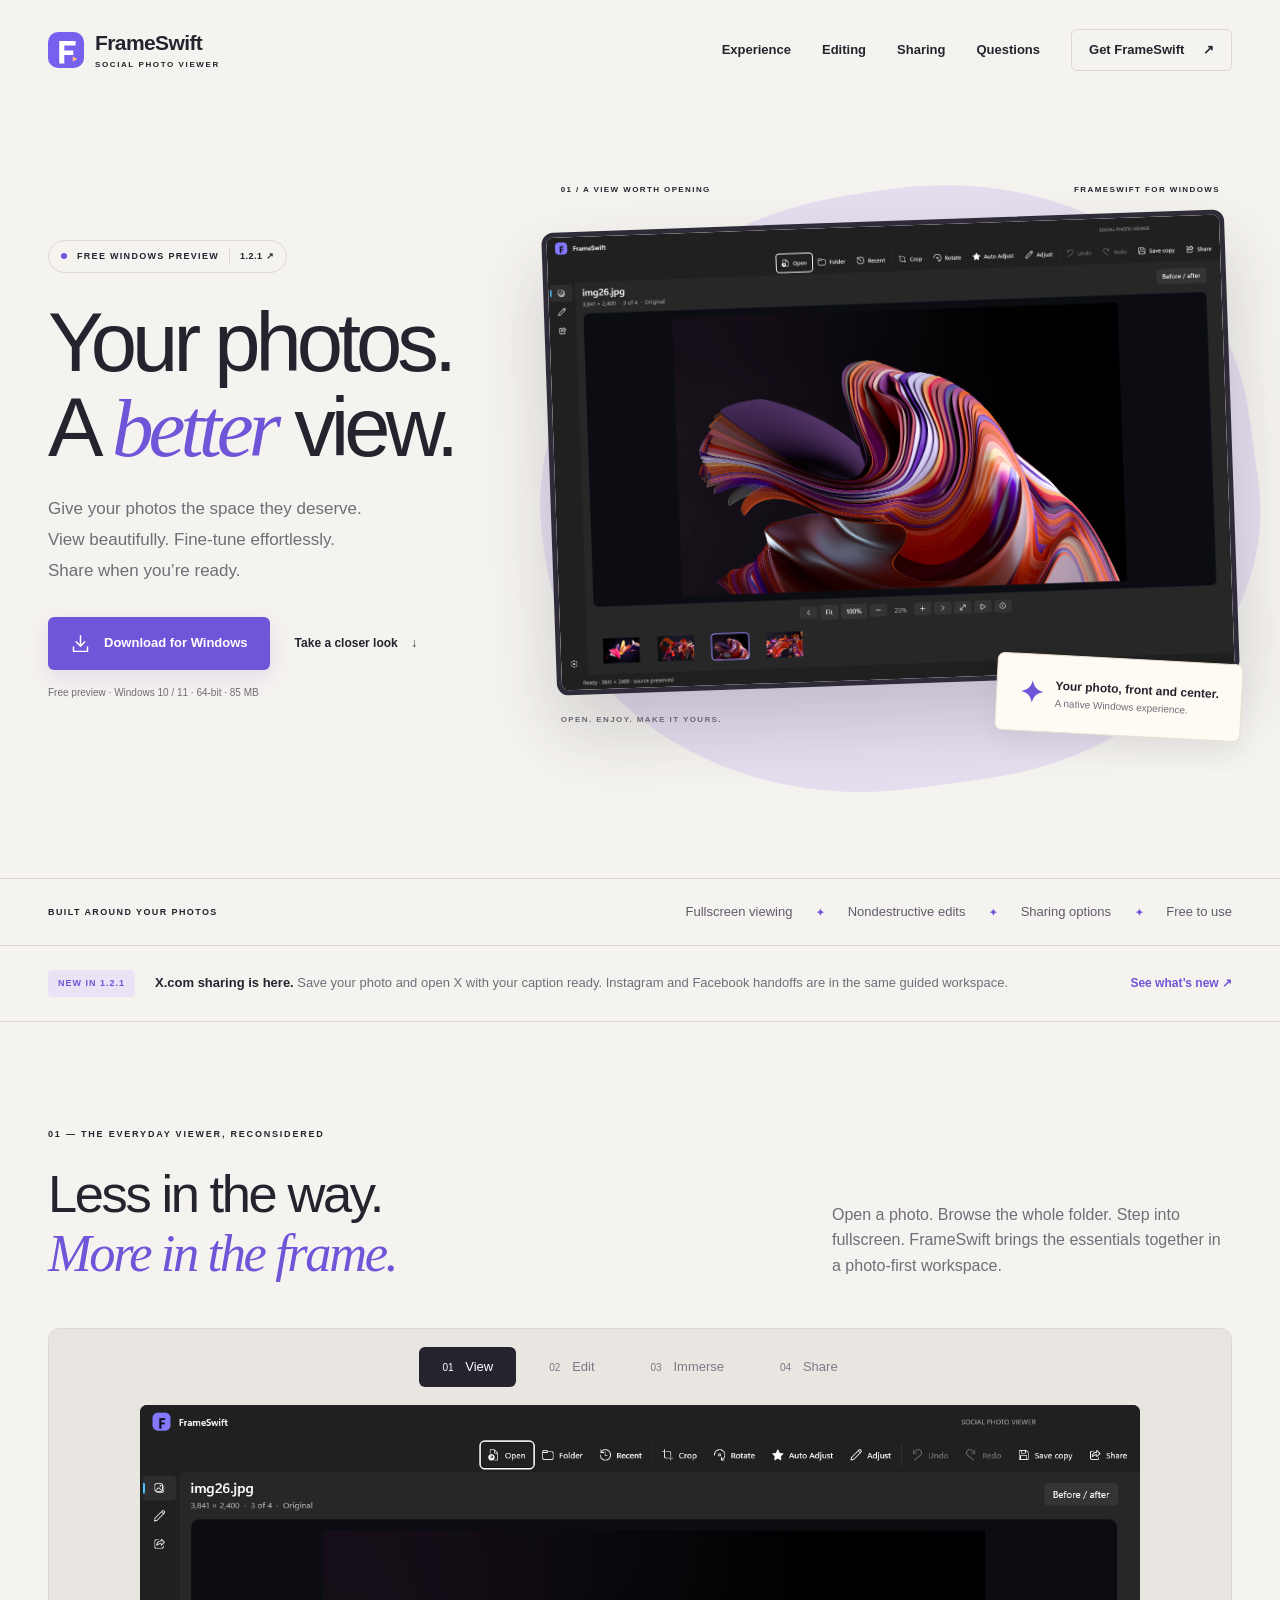
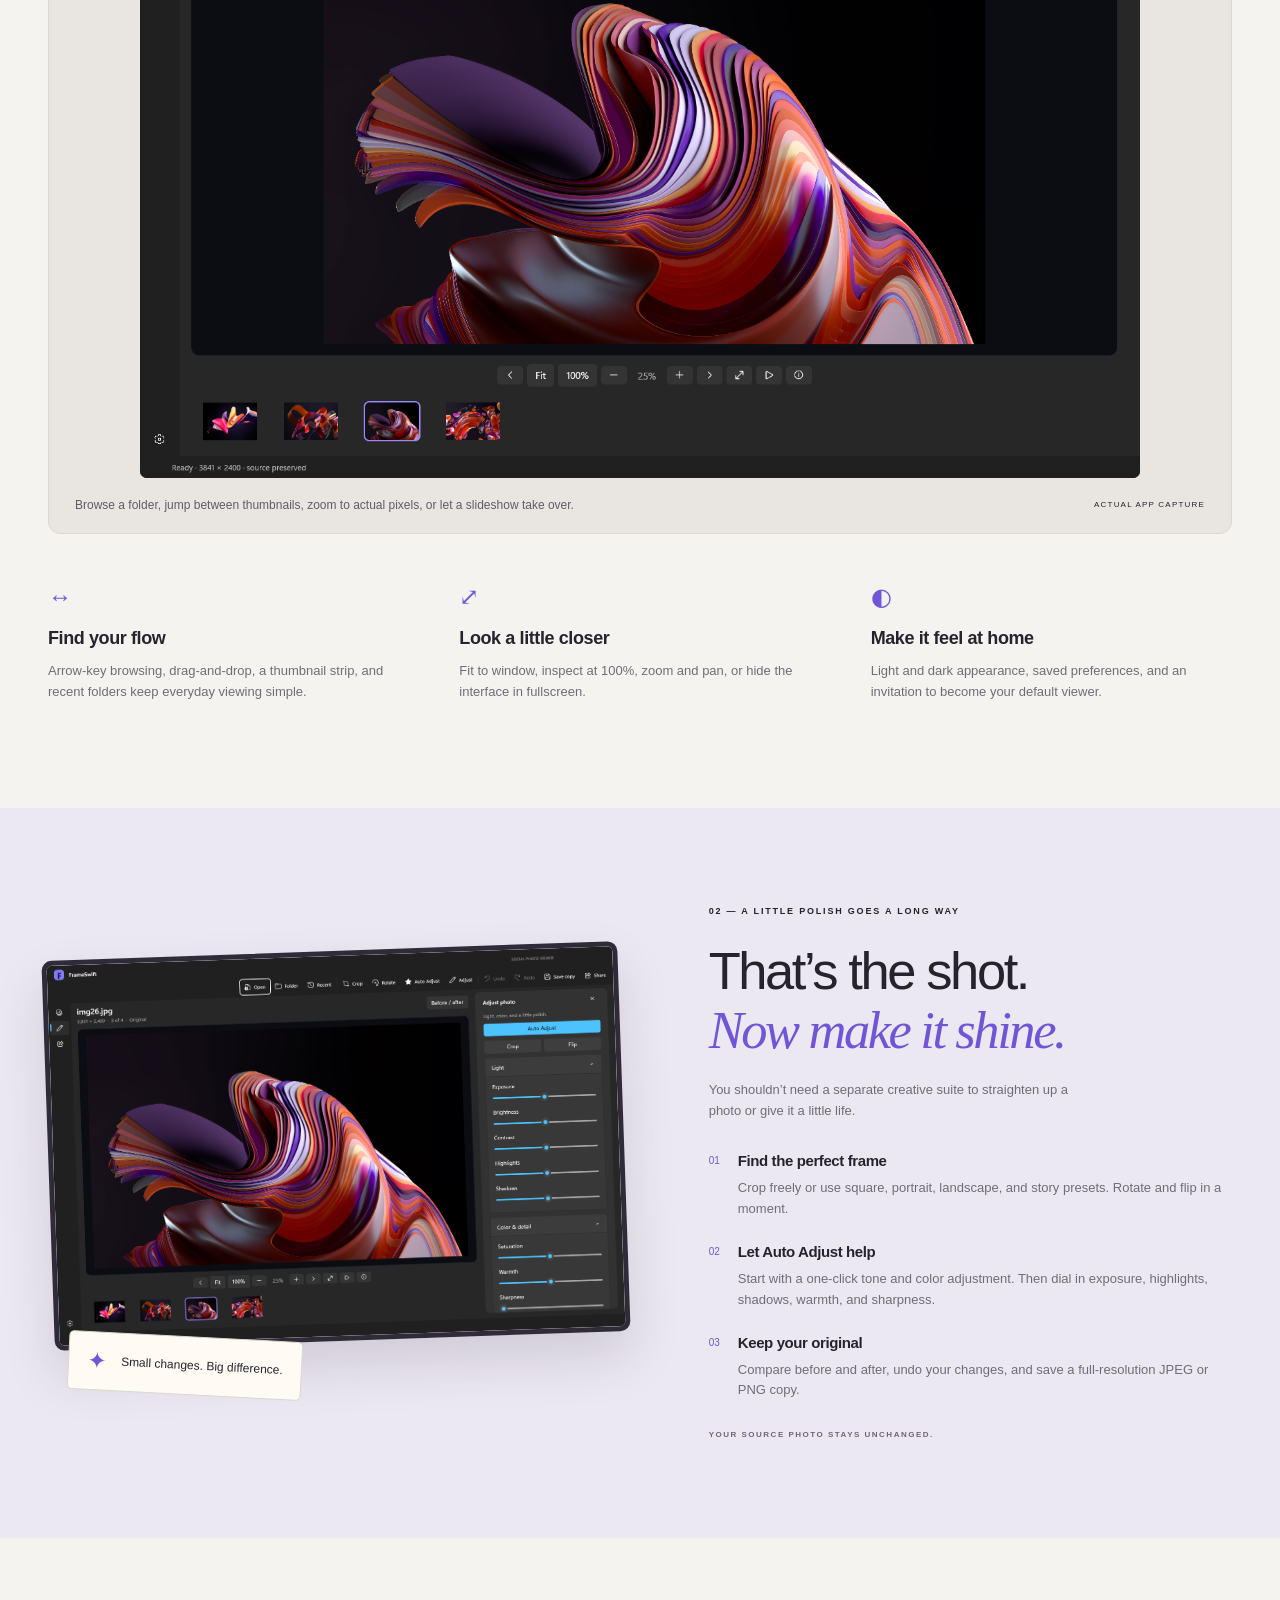
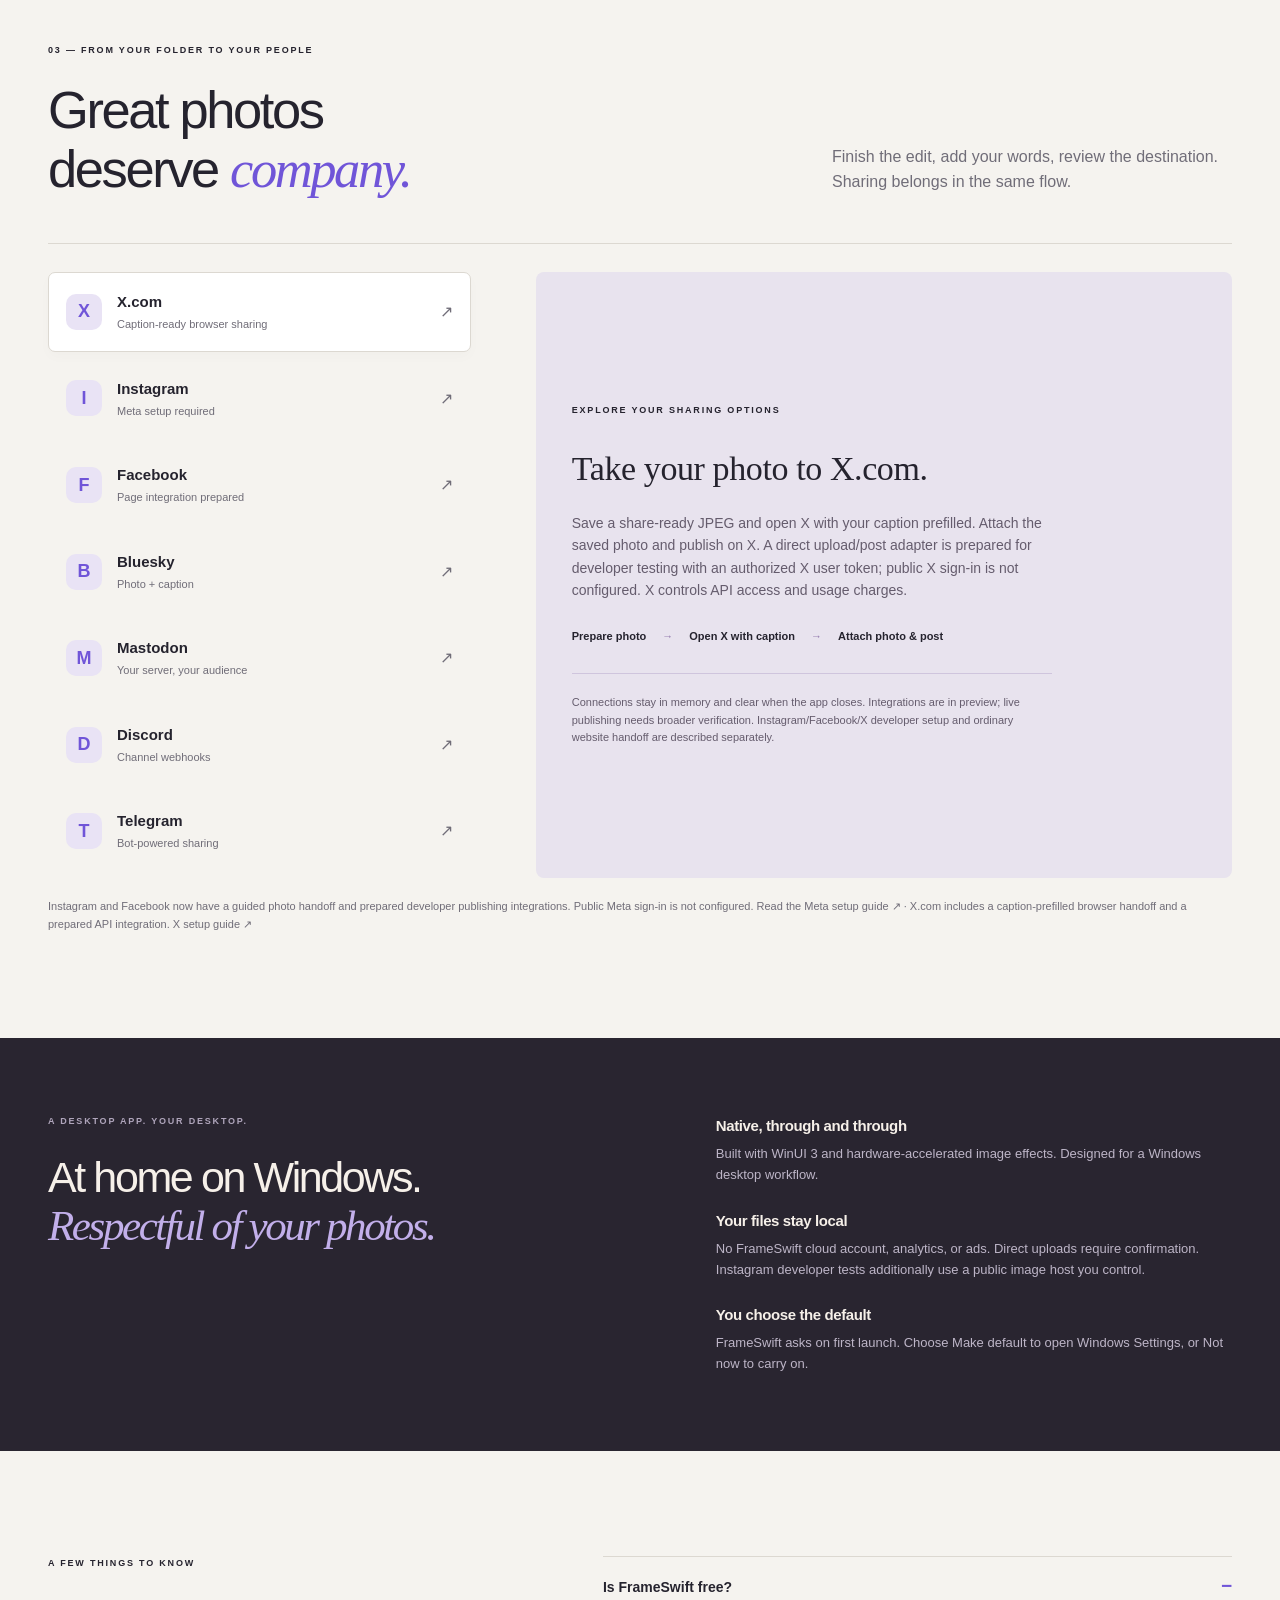
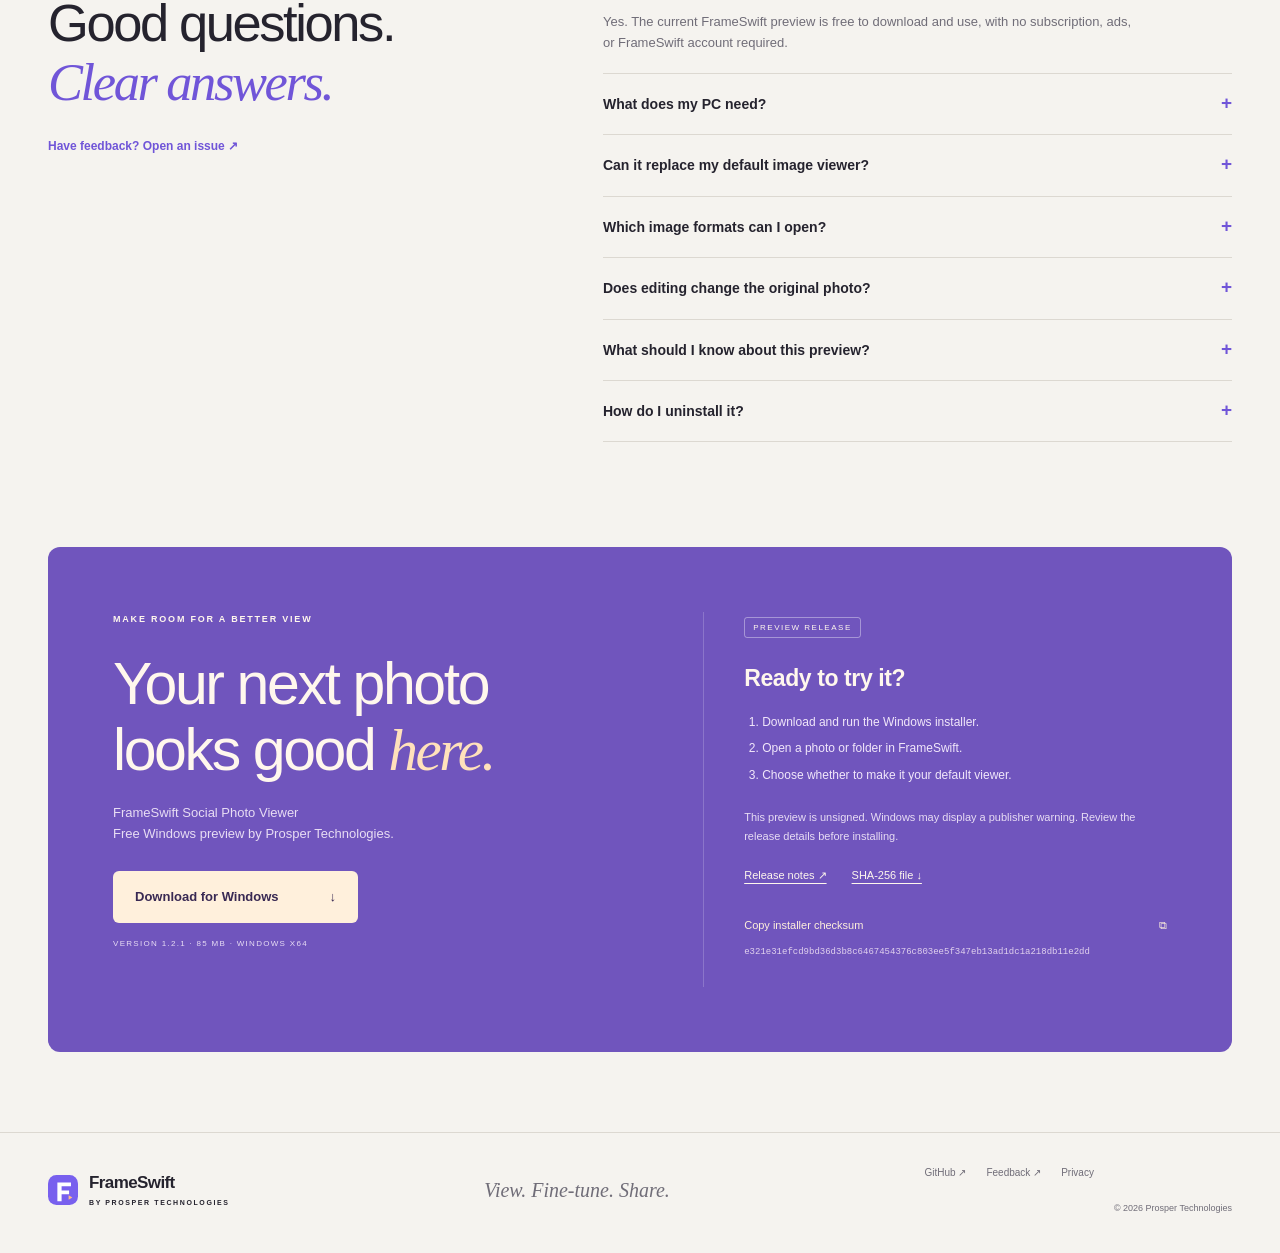
==== commit 5d435125: "Add FrameSwift privacy notice for Store submission" ====
--- a/docs/index.html
+++ b/docs/index.html
@@ -26,6 +26,6 @@
 <section class="wrap section faq" id="faq"><div><span class="eyebrow">A FEW THINGS TO KNOW</span><h2>Good questions.<br><em>Clear answers.</em></h2><a class="text-link" href="https://github.com/ProsperTechnology/frameswift/issues">Have feedback? Open an issue ↗</a></div><div class="questions"><details open><summary>Is FrameSwift free?</summary><p>Yes. The current FrameSwift preview is free to download and use, with no subscription, ads, or FrameSwift account required.</p></details><details><summary>What does my PC need?</summary><p>A 64-bit PC running Windows 10 version 2004 or later, or Windows 11. Windows 11 is the primary test platform. The installer includes the app runtimes and Microsoft’s signed Visual C++ runtime installer, used if needed.</p></details><details><summary>Can it replace my default image viewer?</summary><p>FrameSwift asks on first launch. Choose Make default, then select FrameSwift Social Photo Viewer for your image types in Windows Default apps. You can revisit this from FrameSwift Settings. Your Windows choices are never changed without your selection.</p></details><details><summary>Which image formats can I open?</summary><p>JPEG, PNG, BMP, GIF, and TIFF are the basic formats. GIF and TIFF display the first frame or page. WebP, HEIC/HEIF, and AVIF depend on installed Windows codecs. RAW, SVG, animated playback, and multipage navigation are not included.</p></details><details><summary>Does editing change the original photo?</summary><p>Edits are kept as a recipe while you work. Save copy exports a new JPEG or PNG and protects the original filename. Optional recovery can restore edits after an unexpected exit when the original source still matches.</p></details><details><summary>What should I know about this preview?</summary><p>Version 1.2.1 is an early preview. The app and installer are unsigned, so Windows may display a publisher warning. Check the release and checksum before deciding to install. Rendering, export, persistence, installation, reinstall, and uninstall checks passed; live social posting, all codecs, and every hardware configuration have not been verified. Instagram/Facebook public sign-in requires a configured Meta app, approval, and hosted services. Public X sign-in is also unconfigured; the prepared API route requires your own authorized X developer setup. Full-resolution operations are limited to 80 megapixels and device limits.</p></details><details><summary>How do I uninstall it?</summary><p>Remove FrameSwift from Windows Settings → Apps → Installed apps. The uninstaller removes the application and its owned registration and shortcuts. Your personal photos and saved preferences are preserved.</p></details></div></section>
 <section class="wrap download-section" id="download"><div class="download-card"><div><span class="eyebrow">MAKE ROOM FOR A BETTER VIEW</span><h2>Your next photo<br>looks good <em>here.</em></h2><p>FrameSwift Social Photo Viewer<br>Free Windows preview by Prosper Technologies.</p><a class="button cream download" href="https://github.com/ProsperTechnology/frameswift/releases/download/v1.2.1/FrameSwift-1.2.1-Setup-x64.exe">Download for Windows <span>↓</span></a><p class="download-meta">VERSION 1.2.1 · 85 MB · WINDOWS X64</p></div><div class="download-info"><span class="release-label">PREVIEW RELEASE</span><h3>Ready to try it?</h3><ol><li>Download and run the Windows installer.</li><li>Open a photo or folder in FrameSwift.</li><li>Choose whether to make it your default viewer.</li></ol><p>This preview is unsigned. Windows may display a publisher warning. Review the release details before installing.</p><div class="release-links"><a href="https://github.com/ProsperTechnology/frameswift/releases/tag/v1.2.1">Release notes ↗</a><a href="https://github.com/ProsperTechnology/frameswift/releases/download/v1.2.1/FrameSwift-1.2.1-Setup-x64.exe.sha256">SHA-256 file ↓</a></div><button class="checksum" id="copy-checksum">Copy installer checksum <span>⧉</span></button><code id="checksum">e321e31efcd9bd36d3b8c6467454376c803ee5f347eb13ad1dc1a218db11e2dd</code><span id="copy-status" role="status"></span></div></div></section>
 </main>
-<footer class="wrap footer"><a class="brand" href="#"><img src="assets/icon.svg" width="30" height="30" alt=""><span>FrameSwift<small>BY PROSPER TECHNOLOGIES</small></span></a><p>View. Fine-tune. Share.</p><div><a href="https://github.com/ProsperTechnology/frameswift">GitHub ↗</a><a href="https://github.com/ProsperTechnology/frameswift/issues">Feedback ↗</a><span>© 2026 Prosper Technologies</span></div></footer>
+<footer class="wrap footer"><a class="brand" href="#"><img src="assets/icon.svg" width="30" height="30" alt=""><span>FrameSwift<small>BY PROSPER TECHNOLOGIES</small></span></a><p>View. Fine-tune. Share.</p><div><a href="https://github.com/ProsperTechnology/frameswift">GitHub ↗</a><a href="https://github.com/ProsperTechnology/frameswift/issues">Feedback ↗</a><a href="privacy.html">Privacy</a><span>© 2026 Prosper Technologies</span></div></footer>
 </body></html>
 
